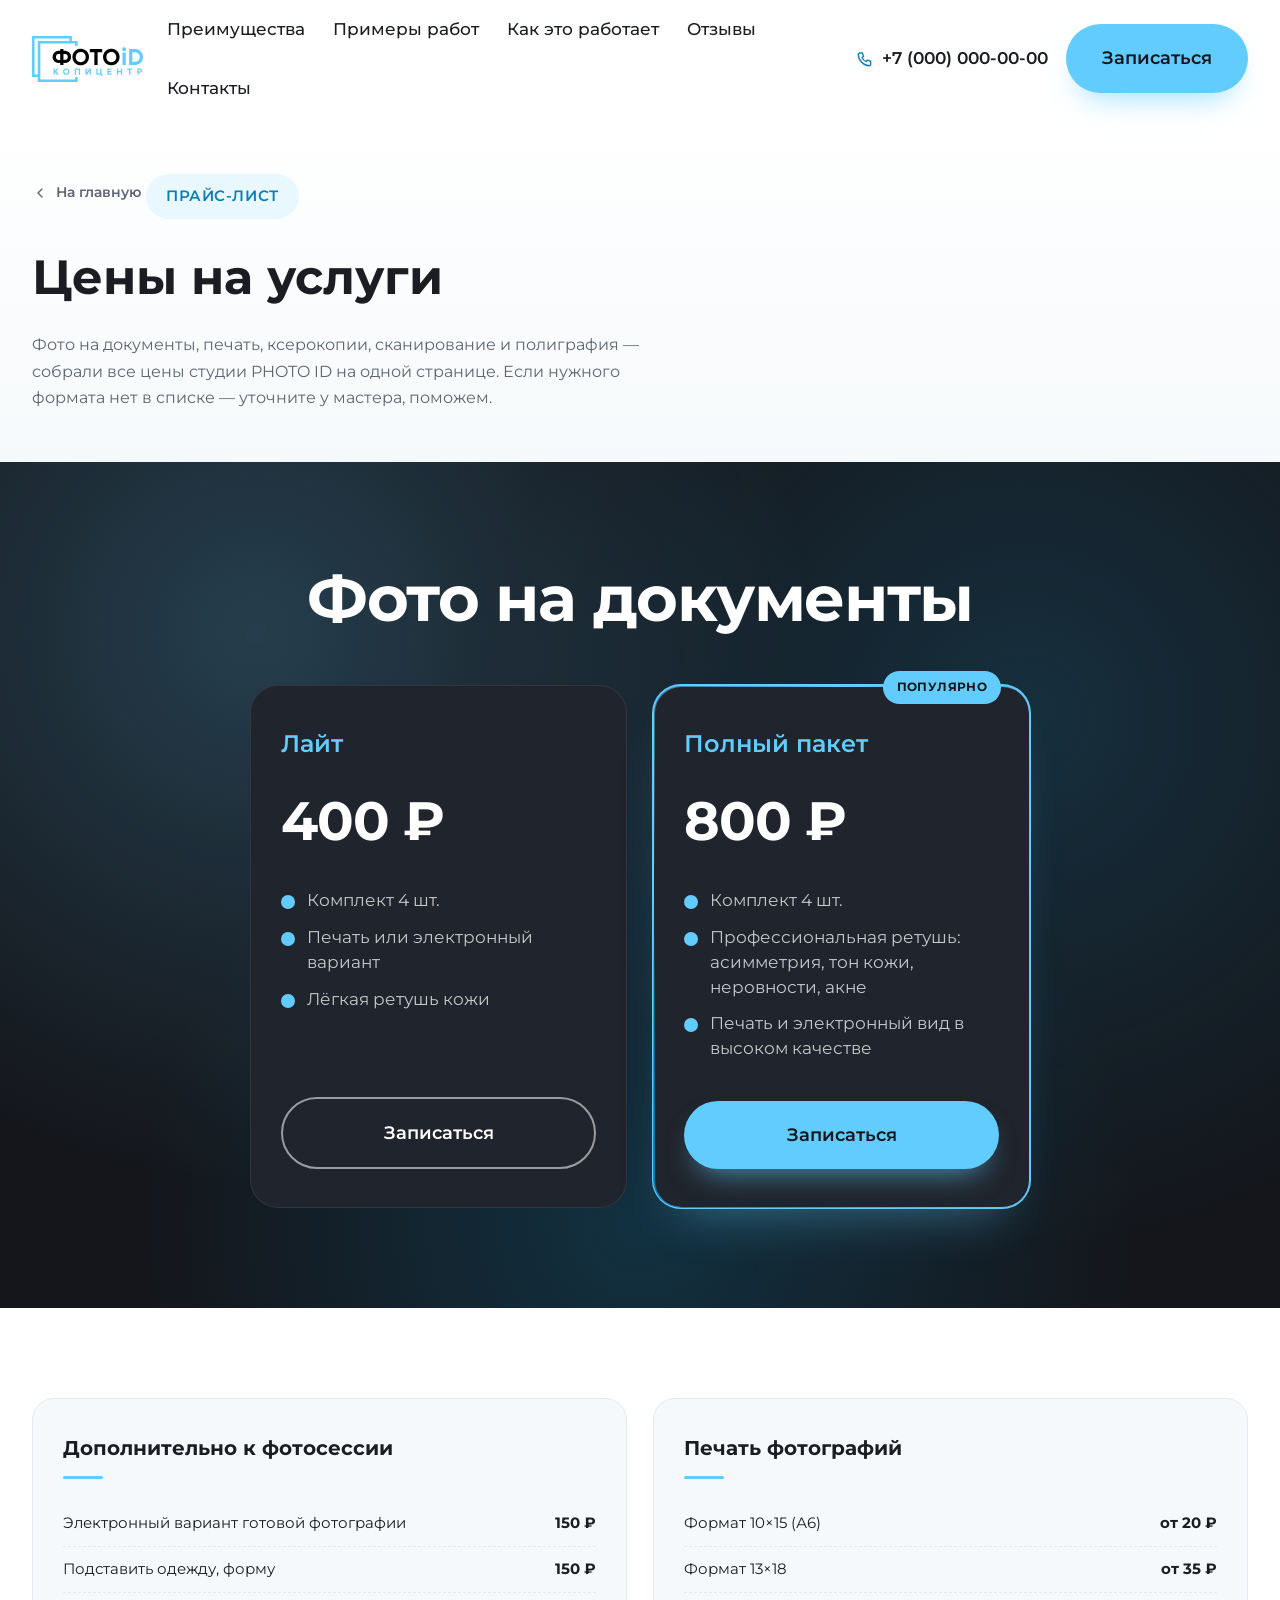
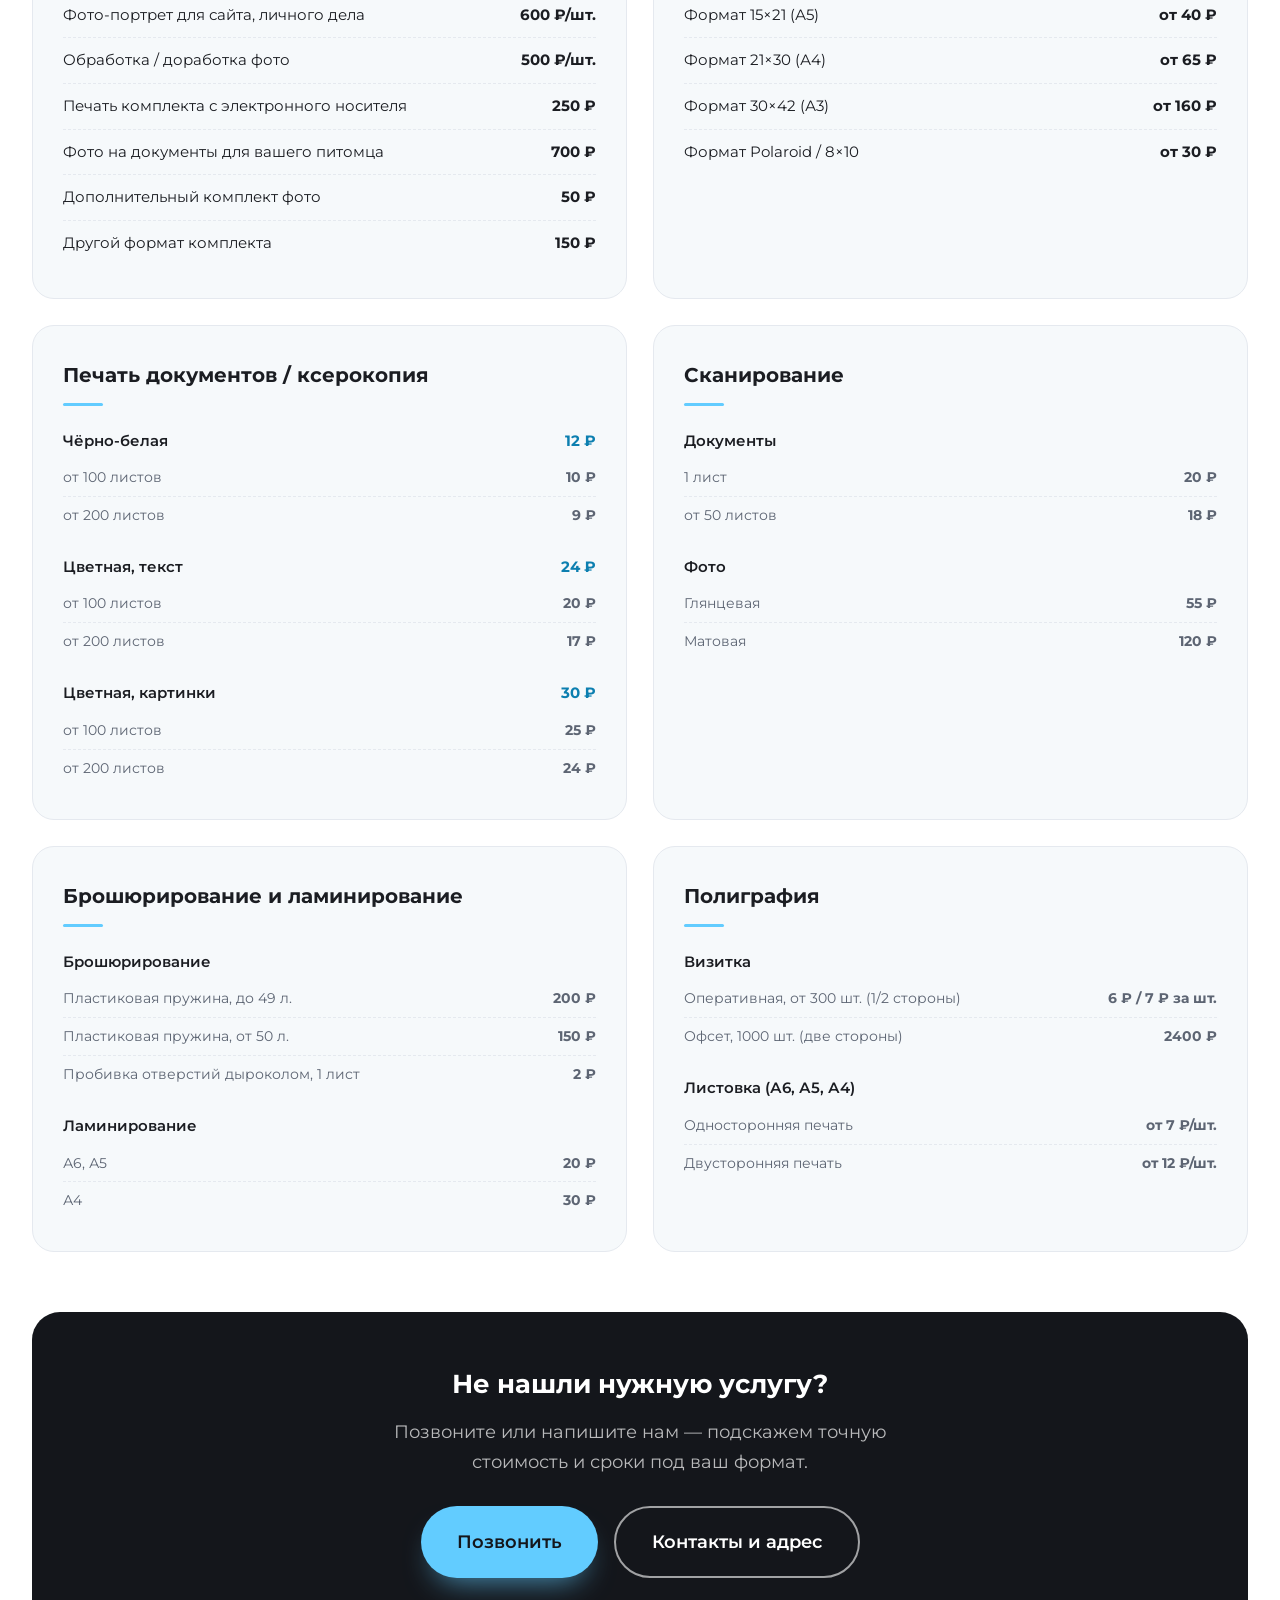
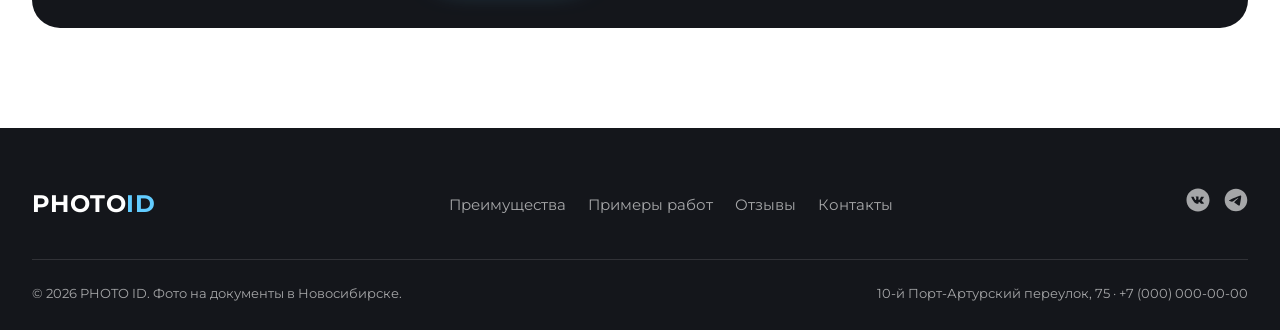
==== price.html @ 1e1aa4e6 "refactoring project" ====
<!DOCTYPE html>
<html lang="ru">
  <head>
    <meta charset="UTF-8" />
    <meta name="viewport" content="width=device-width, initial-scale=1.0" />
    <meta name="description" content="Полный прайс-лист фотостудии PHOTO ID в Новосибирске: фото на документы, печать фото и документов, ксерокопии, сканирование, ламинирование, полиграфия." />
    <title>Прайс-лист — PHOTO ID</title>
    <link rel="icon" href="images/logo.svg" type="image/svg+xml" />
    <link rel="preconnect" href="https://fonts.googleapis.com" />
    <link rel="preconnect" href="https://fonts.gstatic.com" crossorigin />
    <link
      href="https://fonts.googleapis.com/css2?family=Montserrat:wght@400;500;600;700;800&display=swap"
      rel="stylesheet"
    />
    <link rel="stylesheet" href="css/style.css" />
    <link rel="stylesheet" href="css/effects.css" />
  </head>
  <body>
    <header class="site-header" id="site-header">
      <div class="site-header__container">
        <a href="index.html" class="logo">
          <img src="images/logo.svg" alt="PHOTO ID — фото на документы" width="140" height="58" />
        </a>

        <nav class="main-nav" id="main-nav">
          <ul class="main-nav__list">
            <li><a href="index.html#advantages">Преимущества</a></li>
            <li><a href="index.html#examples">Примеры работ</a></li>
            <li><a href="index.html#process">Как это работает</a></li>
            <li><a href="index.html#reviews">Отзывы</a></li>
            <li><a href="index.html#contacts">Контакты</a></li>
          </ul>

          <div class="main-nav__cta">
            <a href="tel:+70000000000" class="header-phone">
              <svg class="icon" viewBox="0 0 24 24" fill="none" stroke="currentColor" stroke-width="1.8">
                <path
                  d="M5 4h3.5l1.5 4.5-2 1.5a11 11 0 0 0 5.5 5.5l1.5-2 4.5 1.5V19a2 2 0 0 1-2 2C10.5 21 3 13.5 3 6a2 2 0 0 1 2-2Z"
                  stroke-linecap="round"
                  stroke-linejoin="round"
                />
              </svg>
              <span>+7 (000) 000-00-00</span>
            </a>
            <a href="index.html#contacts" class="btn btn--primary btn--sm">Записаться</a>
          </div>
        </nav>

        <button class="burger" id="burger" aria-label="Открыть меню" aria-expanded="false" aria-controls="main-nav">
          <span></span><span></span><span></span>
        </button>
      </div>
    </header>

    <div class="nav-overlay" id="nav-overlay"></div>

    <main id="main">
      <section class="price-hero">
        <div class="price-hero__container">
          <a href="index.html" class="back-link">
            <svg viewBox="0 0 24 24" fill="none" stroke="currentColor" stroke-width="2">
              <path d="m15 6-6 6 6 6" stroke-linecap="round" stroke-linejoin="round" />
            </svg>
            На главную
          </a>
          <p class="eyebrow">Прайс-лист</p>
          <h1 class="price-hero__title">Цены на услуги</h1>
          <p class="price-hero__text">
            Фото на документы, печать, ксерокопии, сканирование и полиграфия — собрали все цены студии PHOTO ID
            на одной странице. Если нужного формата нет в списке — уточните у мастера, поможем.
          </p>
        </div>
      </section>

      <section class="pricing" aria-label="Фото на документы — пакеты">
        <div class="pricing__container">
          <h2 class="common-title">Фото на документы</h2>

          <div class="pricing__grid pricing__grid--two">
            <article class="price-card">
              <h3 class="price-card__name">Лайт</h3>
              <p class="price-card__price">400 ₽</p>
              <ul class="price-card__list">
                <li>Комплект 4 шт.</li>
                <li>Печать или электронный вариант</li>
                <li>Лёгкая ретушь кожи</li>
              </ul>
              <a href="index.html#contacts" class="btn btn--outline btn--block">Записаться</a>
            </article>

            <article class="price-card price-card--popular">
              <span class="price-card__badge">Популярно</span>
              <h3 class="price-card__name">Полный пакет</h3>
              <p class="price-card__price">800 ₽</p>
              <ul class="price-card__list">
                <li>Комплект 4 шт.</li>
                <li>Профессиональная ретушь: асимметрия, тон кожи, неровности, акне</li>
                <li>Печать и электронный вид в высоком качестве</li>
              </ul>
              <a href="index.html#contacts" class="btn btn--primary btn--block">Записаться</a>
            </article>
          </div>
        </div>
      </section>

      <section class="price-section">
        <div class="price-section__container">
          <div class="price-grid">
            <article class="price-block">
              <h2 class="price-block__title">Дополнительно к фотосессии</h2>
              <ul class="price-table">
                <li class="price-row"><span>Электронный вариант готовой фотографии</span><b>150 ₽</b></li>
                <li class="price-row"><span>Подставить одежду, форму</span><b>150 ₽</b></li>
                <li class="price-row"><span>Фото-портрет для сайта, личного дела</span><b>600 ₽/шт.</b></li>
                <li class="price-row"><span>Обработка / доработка фото</span><b>500 ₽/шт.</b></li>
                <li class="price-row"><span>Печать комплекта с электронного носителя</span><b>250 ₽</b></li>
                <li class="price-row"><span>Фото на документы для вашего питомца</span><b>700 ₽</b></li>
                <li class="price-row"><span>Дополнительный комплект фото</span><b>50 ₽</b></li>
                <li class="price-row"><span>Другой формат комплекта</span><b>150 ₽</b></li>
              </ul>
            </article>

            <article class="price-block">
              <h2 class="price-block__title">Печать фотографий</h2>
              <ul class="price-table">
                <li class="price-row"><span>Формат 10×15 (А6)</span><b>от 20 ₽</b></li>
                <li class="price-row"><span>Формат 13×18</span><b>от 35 ₽</b></li>
                <li class="price-row"><span>Формат 15×21 (А5)</span><b>от 40 ₽</b></li>
                <li class="price-row"><span>Формат 21×30 (А4)</span><b>от 65 ₽</b></li>
                <li class="price-row"><span>Формат 30×42 (А3)</span><b>от 160 ₽</b></li>
                <li class="price-row"><span>Формат Polaroid / 8×10</span><b>от 30 ₽</b></li>
              </ul>
            </article>

            <article class="price-block">
              <h2 class="price-block__title">Печать документов / ксерокопия</h2>

              <h3 class="price-group-title">Чёрно-белая <b>12 ₽</b></h3>
              <ul class="price-table price-table--sub">
                <li class="price-row"><span>от 100 листов</span><b>10 ₽</b></li>
                <li class="price-row"><span>от 200 листов</span><b>9 ₽</b></li>
              </ul>

              <h3 class="price-group-title">Цветная, текст <b>24 ₽</b></h3>
              <ul class="price-table price-table--sub">
                <li class="price-row"><span>от 100 листов</span><b>20 ₽</b></li>
                <li class="price-row"><span>от 200 листов</span><b>17 ₽</b></li>
              </ul>

              <h3 class="price-group-title">Цветная, картинки <b>30 ₽</b></h3>
              <ul class="price-table price-table--sub">
                <li class="price-row"><span>от 100 листов</span><b>25 ₽</b></li>
                <li class="price-row"><span>от 200 листов</span><b>24 ₽</b></li>
              </ul>
            </article>

            <article class="price-block">
              <h2 class="price-block__title">Сканирование</h2>
              <h3 class="price-group-title">Документы</h3>
              <ul class="price-table price-table--sub">
                <li class="price-row"><span>1 лист</span><b>20 ₽</b></li>
                <li class="price-row"><span>от 50 листов</span><b>18 ₽</b></li>
              </ul>
              <h3 class="price-group-title">Фото</h3>
              <ul class="price-table price-table--sub">
                <li class="price-row"><span>Глянцевая</span><b>55 ₽</b></li>
                <li class="price-row"><span>Матовая</span><b>120 ₽</b></li>
              </ul>
            </article>

            <article class="price-block">
              <h2 class="price-block__title">Брошюрирование и ламинирование</h2>
              <h3 class="price-group-title">Брошюрирование</h3>
              <ul class="price-table price-table--sub">
                <li class="price-row"><span>Пластиковая пружина, до 49 л.</span><b>200 ₽</b></li>
                <li class="price-row"><span>Пластиковая пружина, от 50 л.</span><b>150 ₽</b></li>
                <li class="price-row"><span>Пробивка отверстий дыроколом, 1 лист</span><b>2 ₽</b></li>
              </ul>
              <h3 class="price-group-title">Ламинирование</h3>
              <ul class="price-table price-table--sub">
                <li class="price-row"><span>А6, А5</span><b>20 ₽</b></li>
                <li class="price-row"><span>А4</span><b>30 ₽</b></li>
              </ul>
            </article>

            <article class="price-block">
              <h2 class="price-block__title">Полиграфия</h2>
              <h3 class="price-group-title">Визитка</h3>
              <ul class="price-table price-table--sub">
                <li class="price-row"><span>Оперативная, от 300 шт. (1/2 стороны)</span><b>6 ₽ / 7 ₽ за шт.</b></li>
                <li class="price-row"><span>Офсет, 1000 шт. (две стороны)</span><b>2400 ₽</b></li>
              </ul>
              <h3 class="price-group-title">Листовка (А6, А5, А4)</h3>
              <ul class="price-table price-table--sub">
                <li class="price-row"><span>Односторонняя печать</span><b>от 7 ₽/шт.</b></li>
                <li class="price-row"><span>Двусторонняя печать</span><b>от 12 ₽/шт.</b></li>
              </ul>
            </article>
          </div>

          <div class="price-cta">
            <h2>Не нашли нужную услугу?</h2>
            <p>Позвоните или напишите нам — подскажем точную стоимость и сроки под ваш формат.</p>
            <div class="price-cta__actions">
              <a href="tel:+70000000000" class="btn btn--primary">Позвонить</a>
              <a href="index.html#contacts" class="btn btn--outline">Контакты и адрес</a>
            </div>
          </div>
        </div>
      </section>
    </main>

    <footer class="site-footer">
      <div class="site-footer__container">
        <div class="site-footer__top">
          <a href="index.html" class="footer-logo">PHOTO<span>ID</span></a>
          <ul class="footer-nav">
            <li><a href="index.html#advantages">Преимущества</a></li>
            <li><a href="index.html#examples">Примеры работ</a></li>
            <li><a href="index.html#reviews">Отзывы</a></li>
            <li><a href="index.html#contacts">Контакты</a></li>
          </ul>
          <div class="footer-socials">
            <a href="#" target="_blank" rel="noopener" aria-label="Мы во ВКонтакте">
              <svg viewBox="0 0 20 20">
                <path
                  d="M10 .4C4.698.4.4 4.698.4 10s4.298 9.6 9.6 9.6 9.6-4.298 9.6-9.6S15.302.4 10 .4zm3.692 10.831s.849.838 1.058 1.227c.006.008.009.016.011.02.085.143.105.254.063.337-.07.138-.31.206-.392.212h-1.5c-.104 0-.322-.027-.586-.209-.203-.142-.403-.375-.598-.602-.291-.338-.543-.63-.797-.63a.305.305 0 0 0-.095.015c-.192.062-.438.336-.438 1.066 0 .228-.18.359-.307.359h-.687c-.234 0-1.453-.082-2.533-1.221-1.322-1.395-2.512-4.193-2.522-4.219-.075-.181.08-.278.249-.278h1.515c.202 0 .268.123.314.232.054.127.252.632.577 1.2.527.926.85 1.302 1.109 1.302a.3.3 0 0 0 .139-.036c.338-.188.275-1.393.26-1.643 0-.047-.001-.539-.174-.775-.124-.171-.335-.236-.463-.26a.55.55 0 0 1 .199-.169c.232-.116.65-.133 1.065-.133h.231c.45.006.566.035.729.076.33.079.337.292.308 1.021-.009.207-.018.441-.018.717 0 .06-.003.124-.003.192-.01.371-.022.792.24.965a.216.216 0 0 0 .114.033c.091 0 .365 0 1.107-1.273a9.718 9.718 0 0 0 .595-1.274c.015-.026.059-.106.111-.137a.266.266 0 0 1 .124-.029h1.781c.194 0 .327.029.352.104.044.119-.008.482-.821 1.583l-.363.479c-.737.966-.737 1.015.046 1.748z"
                />
              </svg>
            </a>
            <a href="#" target="_blank" rel="noopener" aria-label="Мы в Telegram">
              <svg viewBox="0 0 32 32">
                <path
                  d="M22.122 10.040c0.006-0 0.014-0 0.022-0 0.209 0 0.403 0.065 0.562 0.177l-0.003-0.002c0.116 0.101 0.194 0.243 0.213 0.403l0 0.003c0.020 0.122 0.031 0.262 0.031 0.405 0 0.065-0.002 0.129-0.007 0.193l0-0.009c-0.225 2.369-1.201 8.114-1.697 10.766-0.21 1.123-0.623 1.499-1.023 1.535-0.869 0.081-1.529-0.574-2.371-1.126-1.318-0.865-2.063-1.403-3.342-2.246-1.479-0.973-0.52-1.51 0.322-2.384 0.221-0.23 4.052-3.715 4.127-4.031 0.004-0.019 0.006-0.040 0.006-0.062 0-0.078-0.029-0.149-0.076-0.203l0 0c-0.052-0.034-0.117-0.053-0.185-0.053-0.045 0-0.088 0.009-0.128 0.024l0.002-0.001q-0.198 0.045-6.316 4.174c-0.445 0.351-1.007 0.573-1.619 0.599l-0.006 0c-0.867-0.105-1.654-0.298-2.401-0.573l0.074 0.024c-0.938-0.306-1.683-0.467-1.619-0.985q0.051-0.404 1.114-0.827 6.548-2.853 8.733-3.761c1.607-0.853 3.47-1.555 5.429-2.010l0.157-0.031zM15.93 1.025c-8.302 0.020-15.025 6.755-15.025 15.060 0 8.317 6.742 15.060 15.060 15.060s15.060-6.742 15.060-15.060c0-8.305-6.723-15.040-15.023-15.060h-0.002q-0.035-0-0.070 0z"
                ></path>
              </svg>
            </a>
          </div>
        </div>

        <div class="site-footer__bottom">
          <p>© <span id="year"></span> PHOTO ID. Фото на документы в Новосибирске.</p>
          <p>10-й Порт-Артурский переулок, 75 · +7 (000) 000-00-00</p>
        </div>
      </div>
    </footer>

    <a href="tel:+70000000000" class="mobile-cta">
      <svg class="icon" viewBox="0 0 24 24" fill="none" stroke="currentColor" stroke-width="1.8">
        <path
          d="M5 4h3.5l1.5 4.5-2 1.5a11 11 0 0 0 5.5 5.5l1.5-2 4.5 1.5V19a2 2 0 0 1-2 2C10.5 21 3 13.5 3 6a2 2 0 0 1 2-2Z"
          stroke-linecap="round"
          stroke-linejoin="round"
        />
      </svg>
      Записаться
    </a>

    <script src="js/main.js" defer></script>
    <script src="js/effects.js" defer></script>
  </body>
</html>
---- css/style.css ----
@charset "UTF-8";

/* ===== Reset ===== */
*,
::before,
::after {
  padding: 0;
  margin: 0;
  border: 0;
  box-sizing: border-box;
}

a {
  text-decoration: none;
  color: inherit;
}

ul,
ol,
li {
  list-style: none;
}

img {
  vertical-align: top;
  max-width: 100%;
}

button {
  font: inherit;
  background: none;
  cursor: pointer;
}

h1,
h2,
h3,
h4,
h5,
h6 {
  font-weight: inherit;
  font-size: inherit;
}

html,
body {
  height: 100%;
}

html {
  scroll-behavior: smooth;
}

body {
  font-family: "Carvist", "Helvetica Neue", Arial, sans-serif;
  font-weight: 400;
  font-style: normal;
  line-height: 1.4;
  color: var(--color-text);
  background: var(--color-white);
  overflow-x: hidden;
}

section[id] {
  scroll-margin-top: 96px;
}

.visually-hidden {
  position: absolute;
  width: 1px;
  height: 1px;
  overflow: hidden;
  clip: rect(0 0 0 0);
  white-space: nowrap;
}
.visually-hidden:focus {
  position: fixed;
  top: 12px;
  left: 12px;
  width: auto;
  height: auto;
  z-index: 2000;
  background: #fff;
  color: #000;
  padding: 12px 18px;
  border-radius: 8px;
  clip: auto;
}

/* ===== Design tokens ===== */
:root {
  --color-accent: #62ccff;
  --color-accent-dark: #1ea2da;
  --color-accent-darker: #0c7fb0;
  --color-accent-light: #e9f8ff;
  --color-black: #14161b;
  --color-dark: #1c1f26;
  --color-dark-card: #20242c;
  --color-white: #ffffff;
  --color-gray-50: #f6f9fb;
  --color-gray-100: #eef1f5;
  --color-border: #e5e9ef;
  --color-text: #1b1d22;
  --color-text-muted: #5d6573;

  --container-width: 1320px;
  --radius-xl: 28px;
  --radius-lg: 22px;
  --radius-md: 16px;
  --radius-sm: 10px;
  --shadow-sm: 0 6px 18px -10px rgba(20, 22, 27, 0.18);
  --shadow-card: 0 24px 48px -28px rgba(15, 23, 42, 0.4);
  --header-height: 84px;
}

[class*="__container"] {
  max-width: var(--container-width);
  margin: 0 auto;
  padding: 0 32px;
}

/* ===== Typography helpers ===== */
.eyebrow {
  display: inline-flex;
  align-items: center;
  gap: 6px;
  background: var(--color-accent-light);
  color: var(--color-accent-darker);
  font-weight: 600;
  font-size: 13px;
  letter-spacing: 0.04em;
  text-transform: uppercase;
  padding: 8px 16px;
  border-radius: 999px;
  margin-bottom: 18px;
}
.eyebrow--center {
  display: table;
  margin-left: auto;
  margin-right: auto;
}

.common-title {
  color: var(--color-text);
  font-size: clamp(30px, 4vw, 52px);
  font-weight: 700;
  text-align: center;
  line-height: 1.15;
  margin-bottom: 16px;
}

.icon {
  width: 22px;
  height: 22px;
  flex-shrink: 0;
}

/* ===== Buttons ===== */
.btn {
  display: inline-flex;
  align-items: center;
  justify-content: center;
  gap: 8px;
  padding: 16px 30px;
  border-radius: 999px;
  font-weight: 600;
  font-size: 16px;
  white-space: nowrap;
  transition: 0.25s ease;
  transition-property: transform, box-shadow, background-color, color, border-color;
}
.btn:active {
  transform: scale(0.97);
}
.btn--primary {
  background: var(--color-accent);
  color: var(--color-black);
  box-shadow: 0 16px 30px -14px rgba(98, 204, 255, 0.7);
}
.btn--primary:hover {
  background: var(--color-accent-dark);
  color: #fff;
  transform: translateY(-2px);
  box-shadow: 0 20px 34px -14px rgba(98, 204, 255, 0.8);
}
.btn--outline {
  background: transparent;
  color: var(--color-text);
  border: 2px solid var(--color-text);
}
.btn--outline:hover {
  background: var(--color-text);
  color: #fff;
  transform: translateY(-2px);
}
.btn--dark {
  background: var(--color-black);
  color: #fff;
}
.btn--dark:hover {
  background: var(--color-accent-dark);
  transform: translateY(-2px);
}
.btn--sm {
  padding: 11px 22px;
  font-size: 14px;
}
.btn--block {
  width: 100%;
}

/* ===== Header ===== */
.site-header {
  position: sticky;
  top: 0;
  z-index: 1000;
  background: rgba(255, 255, 255, 0.88);
  backdrop-filter: blur(14px);
  border-bottom: 1px solid transparent;
  transition: 0.25s ease;
  transition-property: box-shadow, border-color, background-color;
}
.site-header.is-scrolled {
  border-bottom-color: var(--color-border);
  box-shadow: 0 10px 30px -22px rgba(15, 23, 42, 0.4);
}
.site-header__container {
  max-width: var(--container-width);
  margin: 0 auto;
  padding: 14px 32px;
  display: flex;
  align-items: center;
  gap: 24px;
}

.logo {
  display: flex;
  align-items: center;
  flex-shrink: 0;
}
.logo img {
  height: 46px;
  width: auto;
  display: block;
}

.main-nav {
  display: flex;
  align-items: center;
  justify-content: space-between;
  flex: 1 1 auto;
  gap: 24px;
}
.main-nav__list {
  display: flex;
  align-items: center;
  gap: 28px;
  flex-wrap: wrap;
}
.main-nav__list a {
  font-size: 15px;
  font-weight: 500;
  color: var(--color-text);
  position: relative;
  transition: color 0.2s ease;
}
.main-nav__list a::after {
  content: "";
  position: absolute;
  left: 0;
  bottom: -6px;
  width: 0;
  height: 2px;
  background: var(--color-accent);
  transition: width 0.25s ease;
}
.main-nav__list a:hover {
  color: var(--color-accent-darker);
}
.main-nav__list a:hover::after {
  width: 100%;
}

.main-nav__cta {
  display: flex;
  align-items: center;
  gap: 18px;
  flex-shrink: 0;
}
.header-phone {
  display: flex;
  align-items: center;
  gap: 8px;
  font-weight: 600;
  font-size: 15px;
  white-space: nowrap;
}
.header-phone .icon {
  width: 18px;
  height: 18px;
  color: var(--color-accent-darker);
}

.header__icons {
  display: flex;
  gap: 10px;
  flex-shrink: 0;
}
.header__icon {
  cursor: pointer;
  display: flex;
  fill: var(--color-text);
  transition: 0.2s ease;
}
.header__icon svg {
  width: 22px;
  height: 22px;
}
.header__icon:hover {
  fill: var(--color-accent-darker);
  transform: translateY(-2px);
}

.burger {
  display: none;
  flex-direction: column;
  justify-content: center;
  align-items: flex-end;
  gap: 6px;
  width: 30px;
  height: 24px;
  flex-shrink: 0;
  z-index: 1100;
}
.burger span {
  display: block;
  height: 2px;
  width: 100%;
  background: var(--color-text);
  border-radius: 2px;
  transition: 0.3s ease;
}
.burger[aria-expanded="true"] span:nth-child(1) {
  transform: translateY(8px) rotate(45deg);
}
.burger[aria-expanded="true"] span:nth-child(2) {
  opacity: 0;
}
.burger[aria-expanded="true"] span:nth-child(3) {
  transform: translateY(-8px) rotate(-45deg) translateX(0);
  width: 100%;
}

.nav-overlay {
  position: fixed;
  inset: 0;
  background: rgba(12, 14, 18, 0.55);
  opacity: 0;
  pointer-events: none;
  transition: opacity 0.3s ease;
  z-index: 999;
}
.nav-overlay.is-active {
  opacity: 1;
  pointer-events: auto;
}

/* ===== Hero ===== */
.hero {
  position: relative;
  background: linear-gradient(180deg, #ffffff 0%, var(--color-gray-50) 100%);
  overflow: hidden;
}
.hero__container {
  max-width: var(--container-width);
  margin: 0 auto;
  padding: 64px 32px 90px;
  display: grid;
  grid-template-columns: 1.05fr 0.95fr;
  align-items: center;
  gap: 40px;
}
.hero__title {
  font-size: clamp(34px, 4.6vw, 56px);
  font-weight: 700;
  color: var(--color-text);
  line-height: 1.12;
  margin-bottom: 18px;
}
.hero__title span {
  color: var(--color-accent-darker);
}
.hero__subtitle {
  font-size: clamp(19px, 2vw, 24px);
  font-weight: 600;
  color: var(--color-text);
  margin-bottom: 16px;
}
.hero__description {
  font-size: 16px;
  color: var(--color-text-muted);
  line-height: 1.65;
  max-width: 480px;
  margin-bottom: 32px;
}
.hero__cta {
  display: flex;
  flex-wrap: wrap;
  gap: 16px;
  margin-bottom: 38px;
}
.hero__badges {
  display: flex;
  flex-direction: column;
  gap: 14px;
}
.hero__badges li {
  display: flex;
  align-items: center;
  gap: 12px;
  font-size: 15px;
  font-weight: 500;
  color: var(--color-text);
}
.hero__badges .icon {
  width: 38px;
  height: 38px;
  padding: 9px;
  border-radius: 50%;
  background: var(--color-accent-light);
  color: var(--color-accent-darker);
}

.hero__media {
  position: relative;
  display: flex;
  justify-content: center;
  align-items: flex-end;
  height: 100%;
}
.hero__media-blob {
  position: absolute;
  width: 86%;
  height: 92%;
  background: linear-gradient(160deg, var(--color-accent) 0%, #bdeaff 100%);
  border-radius: 38% 62% 60% 40% / 45% 40% 60% 55%;
  top: 0;
  right: 0;
  z-index: 0;
}
.hero__image {
  position: relative;
  z-index: 1;
  width: 100%;
  max-width: 420px;
  height: 480px;
  background: #fff;
  border-radius: var(--radius-xl);
  box-shadow: var(--shadow-card);
  object-fit: cover;
  object-position: top center;
}

/* ===== Advantages ===== */
.advantages {
  background: var(--color-gray-50);
  padding: 100px 0;
}
.advantages__container {
  max-width: var(--container-width);
  margin: 0 auto;
  padding: 0 32px;
  text-align: center;
}
.advantages__grid {
  margin-top: 50px;
  display: grid;
  grid-template-columns: repeat(3, 1fr);
  gap: 26px;
  text-align: left;
}
.advantage-card {
  background: #fff;
  border-radius: var(--radius-lg);
  padding: 34px 28px;
  box-shadow: var(--shadow-sm);
  transition: 0.25s ease;
  transition-property: transform, box-shadow;
}
.advantage-card:hover {
  transform: translateY(-6px);
  box-shadow: var(--shadow-card);
}
.advantage-card__icon {
  width: 56px;
  height: 56px;
  display: flex;
  align-items: center;
  justify-content: center;
  border-radius: 16px;
  background: var(--color-accent-light);
  color: var(--color-accent-darker);
  margin-bottom: 22px;
}
.advantage-card__icon svg {
  width: 26px;
  height: 26px;
}
.advantage-card h3 {
  font-size: 19px;
  font-weight: 600;
  margin-bottom: 10px;
  color: var(--color-text);
}
.advantage-card p {
  font-size: 14.5px;
  line-height: 1.6;
  color: var(--color-text-muted);
}

/* ===== Examples / compare slider / gallery ===== */
.examples {
  padding: 100px 0 110px;
}
.examples__container {
  text-align: center;
}
.examples__subtitle {
  font-size: 17px;
  color: var(--color-text-muted);
  margin-bottom: 36px;
}
.examples .flex-wrapper {
  display: flex;
  justify-content: center;
}
.examples .compare-container {
  position: relative;
  width: 100%;
  max-width: 880px;
  aspect-ratio: 16 / 9;
  overflow: hidden;
  border-radius: var(--radius-xl);
  box-shadow: var(--shadow-card);
}
.examples .compare-img {
  position: absolute;
  top: 0;
  left: 0;
  width: 100%;
  height: 100%;
  object-fit: cover;
  user-select: none;
  pointer-events: none;
}
.examples .compare-img.before {
  clip-path: inset(0 50% 0 0);
}
.examples .slider-line {
  position: absolute;
  top: 0;
  left: 50%;
  width: 3px;
  height: 100%;
  background: #fff;
  cursor: ew-resize;
  transform: translateX(-50%);
  z-index: 2;
  display: flex;
  align-items: center;
  justify-content: center;
  touch-action: none;
}
.slider-handle {
  width: 46px;
  height: 46px;
  flex-shrink: 0;
  border-radius: 50%;
  background: var(--color-accent);
  color: var(--color-black);
  display: flex;
  align-items: center;
  justify-content: center;
  box-shadow: 0 8px 20px -8px rgba(0, 0, 0, 0.5);
}
.slider-handle svg {
  width: 22px;
  height: 22px;
}
.compare-tag {
  position: absolute;
  top: 16px;
  z-index: 3;
  background: rgba(20, 22, 27, 0.65);
  color: #fff;
  font-size: 13px;
  font-weight: 600;
  letter-spacing: 0.03em;
  text-transform: uppercase;
  padding: 6px 14px;
  border-radius: 999px;
  pointer-events: none;
}
.compare-tag--before {
  left: 16px;
}
.compare-tag--after {
  right: 16px;
}

.examples__gallery-head {
  margin-top: 110px;
  margin-bottom: 10px;
}

.carousel {
  display: flex;
  gap: 14px;
  align-items: center;
  position: relative;
  max-width: 1100px;
  margin: 40px auto 0;
}
.carousel-track-wrapper {
  overflow: hidden;
  width: 100%;
}
.carousel-track {
  display: flex;
  gap: 22px;
  transition: transform 0.35s ease-in-out;
}
.carousel-item {
  width: calc((100% - 3 * 22px) / 4);
  aspect-ratio: 3 / 4.6;
  flex-shrink: 0;
  border-radius: var(--radius-md);
  overflow: hidden;
  box-shadow: var(--shadow-sm);
}
.carousel-item img {
  width: 100%;
  height: 100%;
  object-fit: cover;
  display: block;
}

.arrow {
  background: #fff;
  border: 1px solid var(--color-border);
  width: 48px;
  height: 48px;
  border-radius: 50%;
  flex-shrink: 0;
  display: flex;
  align-items: center;
  justify-content: center;
  color: var(--color-text);
  box-shadow: var(--shadow-sm);
  transition: 0.2s ease;
}
.arrow svg {
  width: 20px;
  height: 20px;
}
.arrow:hover {
  background: var(--color-accent);
  border-color: var(--color-accent);
  color: var(--color-black);
}

/* ===== Process ===== */
.process {
  background: var(--color-gray-50);
  padding: 100px 0;
}
.process__container {
  max-width: var(--container-width);
  margin: 0 auto;
  padding: 0 32px;
  text-align: center;
}
.process__list {
  margin-top: 50px;
  display: grid;
  grid-template-columns: repeat(4, 1fr);
  gap: 26px;
  text-align: left;
}
.process-step {
  background: #fff;
  border-radius: var(--radius-lg);
  padding: 30px 26px;
  box-shadow: var(--shadow-sm);
}
.process-step__num {
  display: flex;
  align-items: center;
  justify-content: center;
  width: 52px;
  height: 52px;
  border-radius: 14px;
  background: var(--color-black);
  color: var(--color-accent);
  font-weight: 700;
  font-size: 18px;
  margin-bottom: 20px;
}
.process-step h3 {
  font-size: 18px;
  font-weight: 600;
  margin-bottom: 8px;
}
.process-step p {
  font-size: 14.5px;
  color: var(--color-text-muted);
  line-height: 1.6;
}

/* ===== Pricing ===== */
.pricing {
  background: var(--color-black);
  color: #fff;
  padding: 100px 0;
}
.pricing__container {
  max-width: var(--container-width);
  margin: 0 auto;
  padding: 0 32px;
  text-align: center;
}
.pricing .common-title {
  color: #fff;
}
.pricing__grid {
  margin-top: 50px;
  display: grid;
  grid-template-columns: repeat(3, 1fr);
  gap: 26px;
  text-align: left;
}
.pricing__grid--two {
  grid-template-columns: repeat(2, 1fr);
  max-width: 780px;
  margin-left: auto;
  margin-right: auto;
}
.price-card {
  position: relative;
  display: flex;
  flex-direction: column;
  background: var(--color-dark-card);
  border: 1px solid rgba(255, 255, 255, 0.08);
  border-radius: var(--radius-xl);
  padding: 38px 30px;
}
.price-card--popular {
  border-color: var(--color-accent);
  box-shadow: 0 0 0 1px var(--color-accent), 0 30px 50px -28px rgba(98, 204, 255, 0.45);
}
.price-card__badge {
  position: absolute;
  top: -15px;
  right: 28px;
  background: var(--color-accent);
  color: var(--color-black);
  font-size: 12px;
  font-weight: 700;
  text-transform: uppercase;
  letter-spacing: 0.03em;
  padding: 6px 14px;
  border-radius: 999px;
}
.price-card__name {
  font-size: 19px;
  font-weight: 600;
  color: var(--color-accent);
  margin-bottom: 10px;
}
.price-card__price {
  font-size: 38px;
  font-weight: 700;
  margin-bottom: 22px;
}
.price-card__list {
  flex: 1 1 auto;
  margin-bottom: 28px;
}
.price-card__list li {
  position: relative;
  padding-left: 26px;
  margin-bottom: 12px;
  font-size: 14.5px;
  line-height: 1.5;
  color: rgba(255, 255, 255, 0.75);
}
.price-card__list li::before {
  content: "";
  position: absolute;
  left: 0;
  top: 7px;
  width: 14px;
  height: 14px;
  border-radius: 50%;
  background: var(--color-accent);
}
.price-card .btn--outline {
  border-color: rgba(255, 255, 255, 0.55);
  color: #fff;
}
.price-card .btn--outline:hover {
  background: #fff;
  color: var(--color-black);
  border-color: #fff;
}

.pricing__extra {
  margin-top: 60px;
  background: var(--color-dark-card);
  border: 1px solid rgba(255, 255, 255, 0.08);
  border-radius: var(--radius-xl);
  padding: 40px;
  text-align: left;
  display: flex;
  flex-wrap: wrap;
  align-items: center;
  gap: 32px;
}
.pricing__extra h3 {
  flex: 0 0 100%;
  font-size: 20px;
  font-weight: 600;
  margin-bottom: 4px;
}
.pricing__extra-list {
  flex: 1 1 460px;
  display: grid;
  grid-template-columns: repeat(2, 1fr);
  gap: 6px 28px;
}
.pricing__extra-list li {
  display: flex;
  justify-content: space-between;
  gap: 10px;
  padding: 9px 0;
  border-bottom: 1px dashed rgba(255, 255, 255, 0.14);
  font-size: 14px;
  color: rgba(255, 255, 255, 0.78);
}
.pricing__extra-list b {
  color: var(--color-accent);
  font-weight: 600;
  white-space: nowrap;
}

/* ===== Feedback ===== */
.feedback {
  padding: 100px 0;
  text-align: center;
}
.feedback__subtitle {
  max-width: 640px;
  margin: 0 auto 36px;
  color: var(--color-text-muted);
  font-size: 17px;
}
.feedback .sw-app {
  min-height: 120px;
}

/* ===== FAQ ===== */
.faq {
  background: var(--color-gray-50);
  padding: 100px 0;
}
.faq__container {
  max-width: 860px;
  margin: 0 auto;
  padding: 0 32px;
  text-align: center;
}
.faq .accordion {
  margin-top: 50px;
  text-align: left;
}
.faq .accordion-item,
.services .accordion-item {
  background: #fff;
  border: 1px solid var(--color-border);
  border-radius: var(--radius-md);
  margin-bottom: 14px;
  overflow: hidden;
}
.accordion-header {
  width: 100%;
  display: flex;
  align-items: center;
  justify-content: space-between;
  gap: 16px;
  text-align: left;
  padding: 20px 24px;
  font-size: 16.5px;
  font-weight: 600;
  color: var(--color-text);
}
.accordion-header::after {
  content: "";
  flex-shrink: 0;
  width: 12px;
  height: 12px;
  border-right: 2px solid var(--color-accent-darker);
  border-bottom: 2px solid var(--color-accent-darker);
  transform: rotate(45deg);
  transition: transform 0.3s ease;
}
.accordion-item.active .accordion-header::after {
  transform: rotate(-135deg);
}
.accordion-content {
  max-height: 0;
  overflow: hidden;
  opacity: 0;
  padding: 0 24px;
  transition: max-height 0.4s ease, opacity 0.4s ease, padding 0.4s ease;
}
.accordion-content p {
  color: var(--color-text-muted);
  font-size: 15px;
  line-height: 1.65;
}
.accordion-item.active .accordion-content {
  max-height: 420px;
  opacity: 1;
  padding: 0 24px 22px;
}

/* ===== Contacts / map ===== */
.where {
  padding: 100px 0 110px;
}
.where__container {
  text-align: center;
}
.where__layout {
  margin-top: 50px;
  display: grid;
  grid-template-columns: 0.85fr 1.15fr;
  gap: 28px;
  align-items: stretch;
  text-align: left;
}
.contact-card {
  background: #fff;
  border: 1px solid var(--color-border);
  border-radius: var(--radius-xl);
  box-shadow: var(--shadow-sm);
  padding: 38px;
  display: flex;
  flex-direction: column;
  gap: 26px;
}
.contact-card__list {
  display: flex;
  flex-direction: column;
  gap: 18px;
}
.contact-card__list li {
  display: flex;
  align-items: flex-start;
  gap: 14px;
  font-size: 15px;
  color: var(--color-text);
}
.contact-card__list .icon {
  width: 22px;
  height: 22px;
  color: var(--color-accent-darker);
  margin-top: 1px;
}
.contact-card__socials {
  display: flex;
  gap: 12px;
  flex-wrap: wrap;
}
.contact-card__socials a {
  padding: 10px 18px;
  border-radius: 999px;
  border: 1.5px solid var(--color-text);
  font-size: 14px;
  font-weight: 600;
  transition: 0.2s ease;
}
.contact-card__socials a:hover {
  background: var(--color-accent);
  border-color: var(--color-accent);
}
.contact-card .btn {
  margin-top: auto;
}

.where__map.map {
  border-radius: var(--radius-xl);
  overflow: hidden;
  border: 3px solid var(--color-accent);
  min-height: 360px;
}
.where__map iframe {
  width: 100%;
  height: 100%;
  min-height: 360px;
  display: block;
}

/* ===== Footer ===== */
.site-footer {
  background: var(--color-black);
  color: rgba(255, 255, 255, 0.62);
  padding: 56px 0 26px;
}
.site-footer__container {
  max-width: var(--container-width);
  margin: 0 auto;
  padding: 0 32px;
}
.site-footer__top {
  display: flex;
  flex-wrap: wrap;
  align-items: center;
  justify-content: space-between;
  gap: 24px;
  padding-bottom: 34px;
  border-bottom: 1px solid rgba(255, 255, 255, 0.12);
}
.footer-logo {
  font-size: 24px;
  font-weight: 700;
  color: #fff;
  letter-spacing: 0.02em;
}
.footer-logo span {
  color: var(--color-accent);
}
.footer-nav {
  display: flex;
  flex-wrap: wrap;
  gap: 22px;
}
.footer-nav a {
  font-size: 14.5px;
  transition: color 0.2s ease;
}
.footer-nav a:hover {
  color: #fff;
}
.footer-socials {
  display: flex;
  gap: 14px;
}
.footer-socials a {
  fill: rgba(255, 255, 255, 0.62);
  transition: 0.2s ease;
}
.footer-socials svg {
  width: 24px;
  height: 24px;
}
.footer-socials a:hover {
  fill: var(--color-accent);
}
.site-footer__bottom {
  padding-top: 22px;
  display: flex;
  flex-wrap: wrap;
  justify-content: space-between;
  gap: 10px;
  font-size: 13px;
}

/* ===== Price page ===== */
.price-hero {
  padding: 56px 0 50px;
  background: linear-gradient(180deg, #ffffff 0%, var(--color-gray-50) 100%);
}
.price-hero__container {
  max-width: var(--container-width);
  margin: 0 auto;
  padding: 0 32px;
}
.back-link {
  display: inline-flex;
  align-items: center;
  gap: 8px;
  font-weight: 600;
  font-size: 14px;
  color: var(--color-text-muted);
  margin-bottom: 22px;
  transition: color 0.2s ease;
}
.back-link svg {
  width: 16px;
  height: 16px;
}
.back-link:hover {
  color: var(--color-text);
}
.price-hero__title {
  font-size: clamp(32px, 5vw, 48px);
  font-weight: 700;
  margin-bottom: 14px;
}
.price-hero__text {
  max-width: 620px;
  font-size: 16px;
  line-height: 1.65;
  color: var(--color-text-muted);
}

.price-section {
  padding: 90px 0 100px;
  background: #fff;
}
.price-section__container {
  max-width: var(--container-width);
  margin: 0 auto;
  padding: 0 32px;
}
.price-grid {
  display: grid;
  grid-template-columns: repeat(2, 1fr);
  gap: 26px;
}
.price-block {
  background: var(--color-gray-50);
  border: 1px solid var(--color-border);
  border-radius: var(--radius-lg);
  padding: 32px 30px;
}
.price-block__title {
  position: relative;
  font-size: 20px;
  font-weight: 700;
  margin-bottom: 22px;
  padding-bottom: 14px;
  color: var(--color-text);
}
.price-block__title::after {
  content: "";
  position: absolute;
  left: 0;
  bottom: 0;
  width: 40px;
  height: 3px;
  border-radius: 2px;
  background: var(--color-accent);
}

.price-group-title {
  display: flex;
  justify-content: space-between;
  align-items: baseline;
  gap: 12px;
  font-size: 15px;
  font-weight: 600;
  color: var(--color-text);
  margin: 20px 0 6px;
}
.price-group-title:first-of-type {
  margin-top: 0;
}
.price-group-title b {
  color: var(--color-accent-darker);
  font-weight: 700;
  white-space: nowrap;
}

.price-table {
  display: flex;
  flex-direction: column;
}
.price-row {
  display: flex;
  justify-content: space-between;
  gap: 14px;
  padding: 10px 0;
  border-bottom: 1px dashed var(--color-border);
  font-size: 14.5px;
  color: var(--color-text);
}
.price-row:last-child {
  border-bottom: none;
}
.price-row b {
  font-weight: 700;
  white-space: nowrap;
}
.price-table--sub .price-row {
  padding: 7px 0;
  font-size: 13.5px;
  color: var(--color-text-muted);
}

.price-cta {
  margin-top: 60px;
  background: var(--color-black);
  color: #fff;
  border-radius: var(--radius-xl);
  padding: 50px;
  text-align: center;
}
.price-cta h2 {
  font-size: 26px;
  font-weight: 700;
  margin-bottom: 10px;
}
.price-cta p {
  color: rgba(255, 255, 255, 0.7);
  max-width: 520px;
  margin: 0 auto 28px;
}
.price-cta__actions {
  display: flex;
  justify-content: center;
  gap: 16px;
  flex-wrap: wrap;
}
.price-cta .btn--outline {
  border-color: rgba(255, 255, 255, 0.6);
  color: #fff;
}
.price-cta .btn--outline:hover {
  background: #fff;
  color: var(--color-black);
}

/* ===== Scroll reveal ===== */
.reveal {
  opacity: 0;
  transform: translateY(26px);
  transition: opacity 0.6s ease, transform 0.6s ease;
}
.reveal--visible {
  opacity: 1;
  transform: none;
}
@media (prefers-reduced-motion: reduce) {
  .reveal {
    opacity: 1;
    transform: none;
    transition: none;
  }
}

/* ===== Mobile sticky CTA ===== */
.mobile-cta {
  display: none;
  position: fixed;
  left: 0;
  right: 0;
  bottom: 0;
  z-index: 900;
  background: var(--color-accent);
  color: var(--color-black);
  align-items: center;
  justify-content: center;
  gap: 10px;
  padding: 15px;
  font-weight: 700;
  font-size: 15px;
  box-shadow: 0 -10px 24px -16px rgba(0, 0, 0, 0.4);
}

/* =========================================================
   Responsive
   ========================================================= */
@media (max-width: 1200px) {
  [class*="__container"] {
    padding: 0 24px;
  }
  .site-header__container {
    padding: 14px 24px;
  }
  .advantages__grid,
  .process__list,
  .pricing__grid {
    grid-template-columns: repeat(2, 1fr);
  }
  .carousel-item {
    width: calc((100% - 2 * 22px) / 3);
  }
  .price-grid {
    grid-template-columns: 1fr;
  }
}

@media (max-width: 992px) {
  .main-nav {
    position: fixed;
    top: 0;
    right: 0;
    height: 100vh;
    width: min(86vw, 380px);
    background: #fff;
    flex-direction: column;
    align-items: flex-start;
    justify-content: flex-start;
    gap: 0;
    padding: 110px 32px 40px;
    transform: translateX(100%);
    transition: transform 0.35s ease;
    z-index: 1050;
    overflow-y: auto;
  }
  .main-nav.is-open {
    transform: translateX(0);
    box-shadow: -20px 0 50px -20px rgba(0, 0, 0, 0.3);
  }
  .main-nav__list {
    flex-direction: column;
    align-items: flex-start;
    gap: 22px;
    margin-bottom: 36px;
    width: 100%;
  }
  .main-nav__list a {
    font-size: 19px;
  }
  .main-nav__cta {
    flex-direction: column;
    align-items: flex-start;
    width: 100%;
    gap: 16px;
  }
  .main-nav__cta .btn {
    width: 100%;
  }
  .header__icons {
    display: none;
  }
  .burger {
    display: flex;
  }

  .hero__container {
    grid-template-columns: 1fr;
    text-align: center;
    padding-top: 48px;
  }
  .hero__description {
    margin-left: auto;
    margin-right: auto;
  }
  .hero__cta {
    justify-content: center;
  }
  .hero__badges {
    align-items: center;
  }
  .hero__media {
    margin-top: 48px;
  }
  .hero__image {
    max-width: 360px;
    height: 420px;
  }

  .where__layout {
    grid-template-columns: 1fr;
  }

  .pricing__grid--two {
    grid-template-columns: 1fr;
    max-width: 420px;
  }
}

@media (max-width: 768px) {
  body {
    padding-bottom: 64px;
  }
  .mobile-cta {
    display: flex;
  }

  .advantages,
  .process,
  .pricing,
  .examples,
  .feedback,
  .faq,
  .where {
    padding-top: 64px;
    padding-bottom: 64px;
  }

  .advantages__grid,
  .process__list,
  .pricing__grid {
    grid-template-columns: 1fr;
  }

  .examples__gallery-head {
    margin-top: 70px;
  }
  .carousel-item {
    width: calc((100% - 22px) / 2);
  }
  .arrow {
    width: 40px;
    height: 40px;
  }

  .pricing__extra {
    padding: 28px;
  }
  .pricing__extra-list {
    grid-template-columns: 1fr;
  }

  .site-footer__top {
    flex-direction: column;
    align-items: flex-start;
  }

  .price-section {
    padding: 56px 0 64px;
  }
  .price-cta {
    padding: 36px 26px;
    margin-top: 44px;
  }
}

@media (max-width: 576px) {
  [class*="__container"] {
    padding: 0 18px;
  }
  .site-header__container {
    padding: 12px 18px;
  }
  .logo img {
    height: 38px;
  }

  .hero__container {
    padding: 36px 18px 60px;
  }
  .hero__cta {
    flex-direction: column;
    width: 100%;
  }
  .hero__cta .btn {
    width: 100%;
  }
  .hero__image {
    max-width: 280px;
    height: 340px;
  }

  .common-title {
    font-size: clamp(26px, 7vw, 34px);
  }

  .examples .compare-container {
    aspect-ratio: 4 / 5;
    border-radius: var(--radius-md);
  }
  .carousel {
    gap: 8px;
  }
  .carousel-item {
    width: calc(100% - 0px);
  }
  .carousel-track {
    gap: 14px;
  }

  .price-card,
  .contact-card,
  .pricing__extra {
    padding: 26px 22px;
  }

  .accordion-header {
    padding: 16px 18px;
    font-size: 15px;
  }
  .accordion-content {
    padding: 0 18px;
  }
  .accordion-item.active .accordion-content {
    padding: 0 18px 18px;
  }
}

/* ===== Fonts ===== */
@font-face {
  font-family: "Carvist";
  src: url("../assets/fonts/TT-Carvist-Trial-Bold.woff") format("woff");
  font-weight: 700;
  font-style: normal;
  font-display: swap;
}
@font-face {
  font-family: "Carvist";
  src: url("../assets/fonts/TT-Carvist-Trial-DemiBold.woff") format("woff");
  font-weight: 600;
  font-style: normal;
  font-display: swap;
}
@font-face {
  font-family: "Carvist";
  src: url("../assets/fonts/TT-Carvist-Trial-Light.woff") format("woff");
  font-weight: 300;
  font-style: normal;
  font-display: swap;
}
@font-face {
  font-family: "Carvist";
  src: url("../assets/fonts/TT-Carvist-Trial-Medium.woff") format("woff");
  font-weight: 500;
  font-style: normal;
  font-display: swap;
}
@font-face {
  font-family: "Carvist";
  src: url("../assets/fonts/TT-Carvist-Trial-Regular.woff") format("woff");
  font-weight: 400;
  font-style: normal;
  font-display: swap;
}
---- css/effects.css ----
@charset "UTF-8";

/* =========================================================
   EFFECTS — типографика, анимации, фоновое видео, полира
   Подключается ПОСЛЕ style.css, поэтому переопределяет токены
   ========================================================= */

/* ---------- Доступность: уважаем настройку «уменьшить движение» ---------- */
@media (prefers-reduced-motion: reduce) {
  *,
  *::before,
  *::after {
    animation-duration: 0.001ms !important;
    animation-iteration-count: 1 !important;
    transition-duration: 0.001ms !important;
    scroll-behavior: auto !important;
  }
}

/* ---------- Тонкая полира ---------- */
::selection {
  background: var(--color-accent);
  color: var(--color-black);
}

html {
  scroll-behavior: smooth;
}

/* Кастомный скроллбар */
::-webkit-scrollbar {
  width: 12px;
}
::-webkit-scrollbar-track {
  background: var(--color-gray-50);
}
::-webkit-scrollbar-thumb {
  background: linear-gradient(var(--color-accent), var(--color-accent-darker));
  border-radius: 999px;
  border: 3px solid var(--color-gray-50);
}
::-webkit-scrollbar-thumb:hover {
  background: var(--color-accent-darker);
}

/* =========================================================
   ТИПОГРАФИКА — Montserrat + крупнее и читабельнее
   ========================================================= */
body {
  font-family: "Montserrat", "Helvetica Neue", Arial, sans-serif;
  font-size: 18px;
  line-height: 1.7;
}

.eyebrow {
  font-size: 14.5px;
  padding: 10px 20px;
}

.common-title {
  font-size: clamp(36px, 5vw, 64px);
  letter-spacing: -0.02em;
}

/* Header */
.main-nav__list a {
  font-size: 17px;
}
.header-phone {
  font-size: 17px;
}

/* Hero */
.hero__title {
  font-size: clamp(42px, 6vw, 78px);
  letter-spacing: -0.03em;
  line-height: 1.08;
}
.hero__subtitle {
  font-size: clamp(22px, 2.4vw, 30px);
}
.hero__description {
  font-size: 19.5px;
}
.hero__badges li {
  font-size: 18px;
}

.btn {
  font-size: 18px;
  padding: 19px 36px;
}

/* Advantages */
.advantage-card h3 {
  font-size: 24px;
}
.advantage-card p {
  font-size: 17px;
}

/* Examples */
.examples__subtitle {
  font-size: 19px;
}
.compare-tag {
  font-size: 14px;
}

/* Process */
.process-step h3 {
  font-size: 22px;
}
.process-step p {
  font-size: 17px;
}

/* Pricing */
.price-card__name {
  font-size: 24px;
}
.price-card__price {
  font-size: clamp(42px, 4.2vw, 56px);
  letter-spacing: -0.02em;
}
.price-card__list li {
  font-size: 16.5px;
}

/* Feedback / FAQ */
.feedback__subtitle {
  font-size: 19px;
}
.accordion-header {
  font-size: 20px;
}
.accordion-content p {
  font-size: 17px;
}

/* Contacts */
.contact-card__list li {
  font-size: 18px;
}

/* Метрики / бегущая строка — тоже крупнее */
.metric__label {
  font-size: 16px;
}
.marquee__item {
  font-size: 18px;
}


/* =========================================================
   ПОЛОСА ПРОГРЕССА ПРОКРУТКИ
   ========================================================= */
.scroll-progress {
  position: fixed;
  top: 0;
  left: 0;
  height: 3px;
  width: 0%;
  z-index: 1200;
  background: linear-gradient(90deg, var(--color-accent), var(--color-accent-darker));
  box-shadow: 0 0 12px rgba(98, 204, 255, 0.7);
  transition: width 0.1s linear;
}

/* =========================================================
   HERO — анимированная SVG-сцена "камера → вспышка → фото"
   ========================================================= */
.hero {
  position: relative;
  isolation: isolate;
  overflow: hidden;
}
.hero::before,
.hero::after {
  content: "";
  position: absolute;
  z-index: 0;
  border-radius: 50%;
  filter: blur(70px);
  opacity: 0.5;
  pointer-events: none;
}
.hero::before {
  width: 520px;
  height: 520px;
  top: -160px;
  left: -120px;
  background: radial-gradient(circle at 30% 30%, var(--color-accent), transparent 65%);
  animation: blob-float-a 18s ease-in-out infinite;
}
.hero::after {
  width: 460px;
  height: 460px;
  bottom: -180px;
  right: -100px;
  background: radial-gradient(circle at 60% 40%, #b9ecff, transparent 65%);
  animation: blob-float-b 22s ease-in-out infinite;
}

@keyframes blob-float-a {
  0%, 100% { transform: translate(0, 0) scale(1); }
  33% { transform: translate(60px, 40px) scale(1.1); }
  66% { transform: translate(-30px, 70px) scale(0.95); }
}
@keyframes blob-float-b {
  0%, 100% { transform: translate(0, 0) scale(1); }
  50% { transform: translate(-50px, -40px) scale(1.08); }
}

.hero__text {
  position: relative;
  z-index: 2;
}

.hero__title span {
  background: linear-gradient(90deg, var(--color-accent-darker), var(--color-accent), var(--color-accent-darker));
  background-size: 200% auto;
  -webkit-background-clip: text;
  background-clip: text;
  -webkit-text-fill-color: transparent;
  animation: text-shine 6s linear infinite;
}
@keyframes text-shine {
  to { background-position: 200% center; }
}

.hero__subtitle::after {
  content: "";
  position: absolute;
  left: 0;
  bottom: -6px;
  width: 56px;
  height: 4px;
  border-radius: 2px;
  background: var(--color-accent);
  animation: underline-grow 1.2s ease 0.4s both;
}
@keyframes underline-grow {
  from { width: 0; opacity: 0; }
  to { width: 56px; opacity: 1; }
}

.hero__media-blob {
  animation: blob-morph 12s ease-in-out infinite, blob-float-soft 6s ease-in-out infinite;
}
@keyframes blob-morph {
  0%, 100% { border-radius: 38% 62% 60% 40% / 45% 40% 60% 55%; }
  50% { border-radius: 60% 40% 42% 58% / 55% 58% 42% 45%; }
}
@keyframes blob-float-soft {
  0%, 100% { transform: translateY(0); }
  50% { transform: translateY(-14px); }
}

/* =========================================================
   КНОПКИ — shimmer-sweep на hover
   ========================================================= */
.btn {
  position: relative;
  overflow: hidden;
}
.btn--primary::after {
  content: "";
  position: absolute;
  top: 0;
  left: -120%;
  width: 60%;
  height: 100%;
  background: linear-gradient(120deg, transparent, rgba(255, 255, 255, 0.6), transparent);
  transform: skewX(-20deg);
  transition: left 0.6s ease;
}
.btn--primary:hover::after {
  left: 130%;
}

/* Пульсация у мобильной CTA */
.mobile-cta {
  animation: cta-pulse 2.6s ease-in-out infinite;
}
@keyframes cta-pulse {
  0%, 100% { box-shadow: 0 -10px 24px -16px rgba(0, 0, 0, 0.4); }
  50% { box-shadow: 0 -10px 30px -10px rgba(98, 204, 255, 0.8); }
}

/* =========================================================
   БЕГУЩАЯ СТРОКА (типы документов)
   ========================================================= */
.marquee {
  background: var(--color-black);
  color: #fff;
  padding: 18px 0;
  overflow: hidden;
  position: relative;
  border-top: 1px solid rgba(255, 255, 255, 0.06);
  border-bottom: 1px solid rgba(255, 255, 255, 0.06);
}
.marquee__track {
  display: flex;
  gap: 0;
  width: max-content;
  animation: marquee 28s linear infinite;
}
.marquee:hover .marquee__track {
  animation-play-state: paused;
}
.marquee__item {
  display: inline-flex;
  align-items: center;
  font-size: 17px;
  font-weight: 600;
  letter-spacing: 0.02em;
  text-transform: uppercase;
  color: rgba(255, 255, 255, 0.85);
  padding: 0 28px;
  white-space: nowrap;
}
.marquee__item span {
  color: var(--color-accent);
  margin-left: 28px;
  font-size: 12px;
}
@keyframes marquee {
  to { transform: translateX(-50%); }
}

/* =========================================================
   МЕТРИКИ — анимированные счётчики
   ========================================================= */
.metrics {
  background: linear-gradient(180deg, var(--color-gray-50) 0%, #ffffff 100%);
  padding: 72px 0;
}
.metrics__container {
  max-width: var(--container-width);
  margin: 0 auto;
  padding: 0 32px;
  display: grid;
  grid-template-columns: repeat(4, 1fr);
  gap: 24px;
}
.metric {
  text-align: center;
  padding: 28px 16px;
  border-radius: var(--radius-lg);
  background: #fff;
  box-shadow: var(--shadow-sm);
  transition: transform 0.3s ease, box-shadow 0.3s ease;
}
.metric:hover {
  transform: translateY(-6px);
  box-shadow: var(--shadow-card);
}
.metric__value {
  font-size: clamp(38px, 4vw, 54px);
  font-weight: 700;
  line-height: 1;
  background: linear-gradient(120deg, var(--color-accent-darker), var(--color-accent));
  -webkit-background-clip: text;
  background-clip: text;
  -webkit-text-fill-color: transparent;
  letter-spacing: -0.03em;
}
.metric__label {
  margin-top: 10px;
  font-size: 15px;
  color: var(--color-text-muted);
  font-weight: 500;
}

/* =========================================================
   КАРТОЧКИ — glow + tilt + анимация иконок
   ========================================================= */
.advantage-card,
.process-step,
.contact-card {
  position: relative;
  transform-style: preserve-3d;
  will-change: transform;
}
.advantage-card::before {
  content: "";
  position: absolute;
  inset: 0;
  border-radius: inherit;
  padding: 1px;
  background: linear-gradient(135deg, var(--color-accent), transparent 60%);
  -webkit-mask: linear-gradient(#000 0 0) content-box, linear-gradient(#000 0 0);
  -webkit-mask-composite: xor;
  mask-composite: exclude;
  opacity: 0;
  transition: opacity 0.3s ease;
  pointer-events: none;
}
.advantage-card:hover::before {
  opacity: 1;
}
.advantage-card__icon {
  transition: transform 0.35s cubic-bezier(0.34, 1.56, 0.64, 1), background-color 0.3s ease;
}
.advantage-card:hover .advantage-card__icon {
  transform: translateY(-4px) rotate(-6deg) scale(1.08);
  background: var(--color-accent);
  color: #fff;
}

/* Шаги процесса — градиент в цифрах при hover */
.process-step {
  transition: transform 0.3s ease, box-shadow 0.3s ease;
}
.process-step:hover {
  transform: translateY(-6px);
  box-shadow: var(--shadow-card);
}
.process-step__num {
  transition: transform 0.35s ease, box-shadow 0.3s ease;
}
.process-step:hover .process-step__num {
  transform: scale(1.08) rotate(-4deg);
  box-shadow: 0 12px 24px -10px rgba(98, 204, 255, 0.6);
}

/* =========================================================
   PRICING — фоновое видео + анимированный градиент-фолбэк
   ========================================================= */
.pricing {
  position: relative;
  isolation: isolate;
}
/* Фолбэк: анимированный градиентный mesh — виден, пока нет видео */
.pricing::before {
  content: "";
  position: absolute;
  inset: 0;
  z-index: 0;
  background:
    radial-gradient(circle at 20% 20%, rgba(98, 204, 255, 0.22), transparent 45%),
    radial-gradient(circle at 80% 30%, rgba(30, 162, 218, 0.18), transparent 45%),
    radial-gradient(circle at 50% 90%, rgba(12, 127, 176, 0.25), transparent 50%);
  animation: pricing-mesh 16s ease-in-out infinite alternate;
}
@keyframes pricing-mesh {
  0% { background-position: 0% 0%, 100% 0%, 50% 100%; transform: scale(1); }
  100% { background-position: 30% 20%, 70% 40%, 40% 70%; transform: scale(1.05); }
}
.pricing__bg-video {
  position: absolute;
  inset: 0;
  width: 100%;
  height: 100%;
  object-fit: cover;
  z-index: 0;
  opacity: 0.32;
  pointer-events: none;
}
.pricing__overlay {
  position: absolute;
  inset: 0;
  z-index: 0;
  background: linear-gradient(180deg, rgba(20, 22, 27, 0.55) 0%, rgba(20, 22, 27, 0.85) 100%);
}
.pricing__container {
  position: relative;
  z-index: 1;
}

/* Светящаяся анимированная рамка у популярной карточки */
.price-card--popular {
  position: relative;
}
.price-card--popular::before {
  content: "";
  position: absolute;
  inset: -1px;
  border-radius: inherit;
  padding: 1.5px;
  background: conic-gradient(from var(--angle, 0deg), var(--color-accent), transparent 40%, var(--color-accent-darker), transparent 80%, var(--color-accent));
  -webkit-mask: linear-gradient(#000 0 0) content-box, linear-gradient(#000 0 0);
  -webkit-mask-composite: xor;
  mask-composite: exclude;
  animation: rotate-border 6s linear infinite;
  pointer-events: none;
}
@property --angle {
  syntax: "<angle>";
  initial-value: 0deg;
  inherits: false;
}
@keyframes rotate-border {
  to { --angle: 360deg; }
}

/* =========================================================
   SCROLLSPY — активный пункт меню
   ========================================================= */
.main-nav__list a.is-active {
  color: var(--color-accent-darker);
}
.main-nav__list a.is-active::after {
  width: 100%;
}

/* =========================================================
   СТАГГЕРИРОВАННОЕ ПОЯВЛЕНИЕ (кASKAD)
   ========================================================= */
.advantages__grid .advantage-card:nth-child(1) { transition-delay: 0s; }
.advantages__grid .advantage-card:nth-child(2) { transition-delay: 0.08s; }
.advantages__grid .advantage-card:nth-child(3) { transition-delay: 0.16s; }
.advantages__grid .advantage-card:nth-child(4) { transition-delay: 0.24s; }
.advantages__grid .advantage-card:nth-child(5) { transition-delay: 0.32s; }
.advantages__grid .advantage-card:nth-child(6) { transition-delay: 0.40s; }

.process__list .process-step:nth-child(1) { transition-delay: 0s; }
.process__list .process-step:nth-child(2) { transition-delay: 0.1s; }
.process__list .process-step:nth-child(3) { transition-delay: 0.2s; }
.process__list .process-step:nth-child(4) { transition-delay: 0.3s; }

.pricing__grid .price-card:nth-child(1) { transition-delay: 0s; }
.pricing__grid .price-card:nth-child(2) { transition-delay: 0.12s; }
.pricing__grid .price-card:nth-child(3) { transition-delay: 0.24s; }

/* =========================================================
   ДЕКОР-МОБАЙЛ
   ========================================================= */
@media (max-width: 992px) {
  .metrics__container {
    grid-template-columns: repeat(2, 1fr);
  }
  .hero__lens {
    display: none;
  }
}

/* =========================================================
   HERO — анимированный SVG-объектив (диафрагма)
   Тематика: фотокамера, съёмка на документы
   ========================================================= */
.hero__lens {
  position: absolute;
  top: -52px;
  right: -34px;
  width: 200px;
  height: 200px;
  z-index: 3;
  filter: drop-shadow(0 18px 30px rgba(15, 23, 42, 0.45));
  animation: lens-float 7s ease-in-out infinite;
  pointer-events: none;
}
@keyframes lens-float {
  0%, 100% { transform: translateY(0) rotate(-3deg); }
  50% { transform: translateY(-14px) rotate(2deg); }
}
.lens-svg {
  width: 100%;
  height: 100%;
  display: block;
}

/* внешнее свечение */
.lens-aura {
  transform-box: view-box;
  transform-origin: 50% 50%;
  animation: lens-aura-pulse 4s ease-in-out infinite;
}
@keyframes lens-aura-pulse {
  0%, 100% { opacity: 0.2; transform: scale(0.96); }
  50% { opacity: 0.42; transform: scale(1.04); }
}

/* вращающееся кольцо фокуса (засечки) */
.lens-focus-ring {
  transform-box: view-box;
  transform-origin: 50% 50%;
  animation: lens-spin 16s linear infinite;
}
@keyframes lens-spin {
  to { transform: rotate(360deg); }
}

/* свечение под лепестками */
.lens-core {
  transform-box: view-box;
  transform-origin: 50% 50%;
  animation: lens-core-pulse 3.2s ease-in-out infinite;
}
@keyframes lens-core-pulse {
  0%, 100% { opacity: 0.85; transform: scale(0.92); }
  50% { opacity: 1; transform: scale(1.06); }
}

/* лепестки диафрагмы — открывание/закрывание */
.lens-blade {
  transform-box: view-box;
  transform-origin: 50% 50%;
  animation: lens-iris 6s ease-in-out infinite;
}
@keyframes lens-iris {
  0%, 100% { transform: scale(1); }
  45%, 55% { transform: scale(0.5); }
}

/* блик зрачка */
.lens-pupil-glow {
  transform-box: view-box;
  transform-origin: 50% 50%;
  animation: lens-aura-pulse 3.2s ease-in-out infinite;
}

/* искры-вспышки */
.sparkle {
  transform-box: fill-box;
  transform-origin: center;
  animation: sparkle 2.6s ease-in-out infinite;
}
.sparkle--2 { animation-delay: 0.8s; }
.sparkle--3 { animation-delay: 1.6s; }
.sparkle--4 { animation-delay: 1.2s; }
@keyframes sparkle {
  0%, 100% { opacity: 0; transform: scale(0.4); }
  50% { opacity: 1; transform: scale(1); }
}

@media (prefers-reduced-motion: reduce) {
  .hero__lens,
  .lens-aura,
  .lens-focus-ring,
  .lens-core,
  .lens-blade,
  .lens-pupil-glow,
  .sparkle {
    animation: none;
  }
}

@media (max-width: 576px) {
  .metrics {
    padding: 48px 0;
  }
  .metrics__container {
    grid-template-columns: repeat(2, 1fr);
    gap: 14px;
    padding: 0 18px;
  }
  .metric {
    padding: 22px 10px;
  }
  .marquee__item {
    font-size: 15px;
    padding: 0 20px;
  }
}
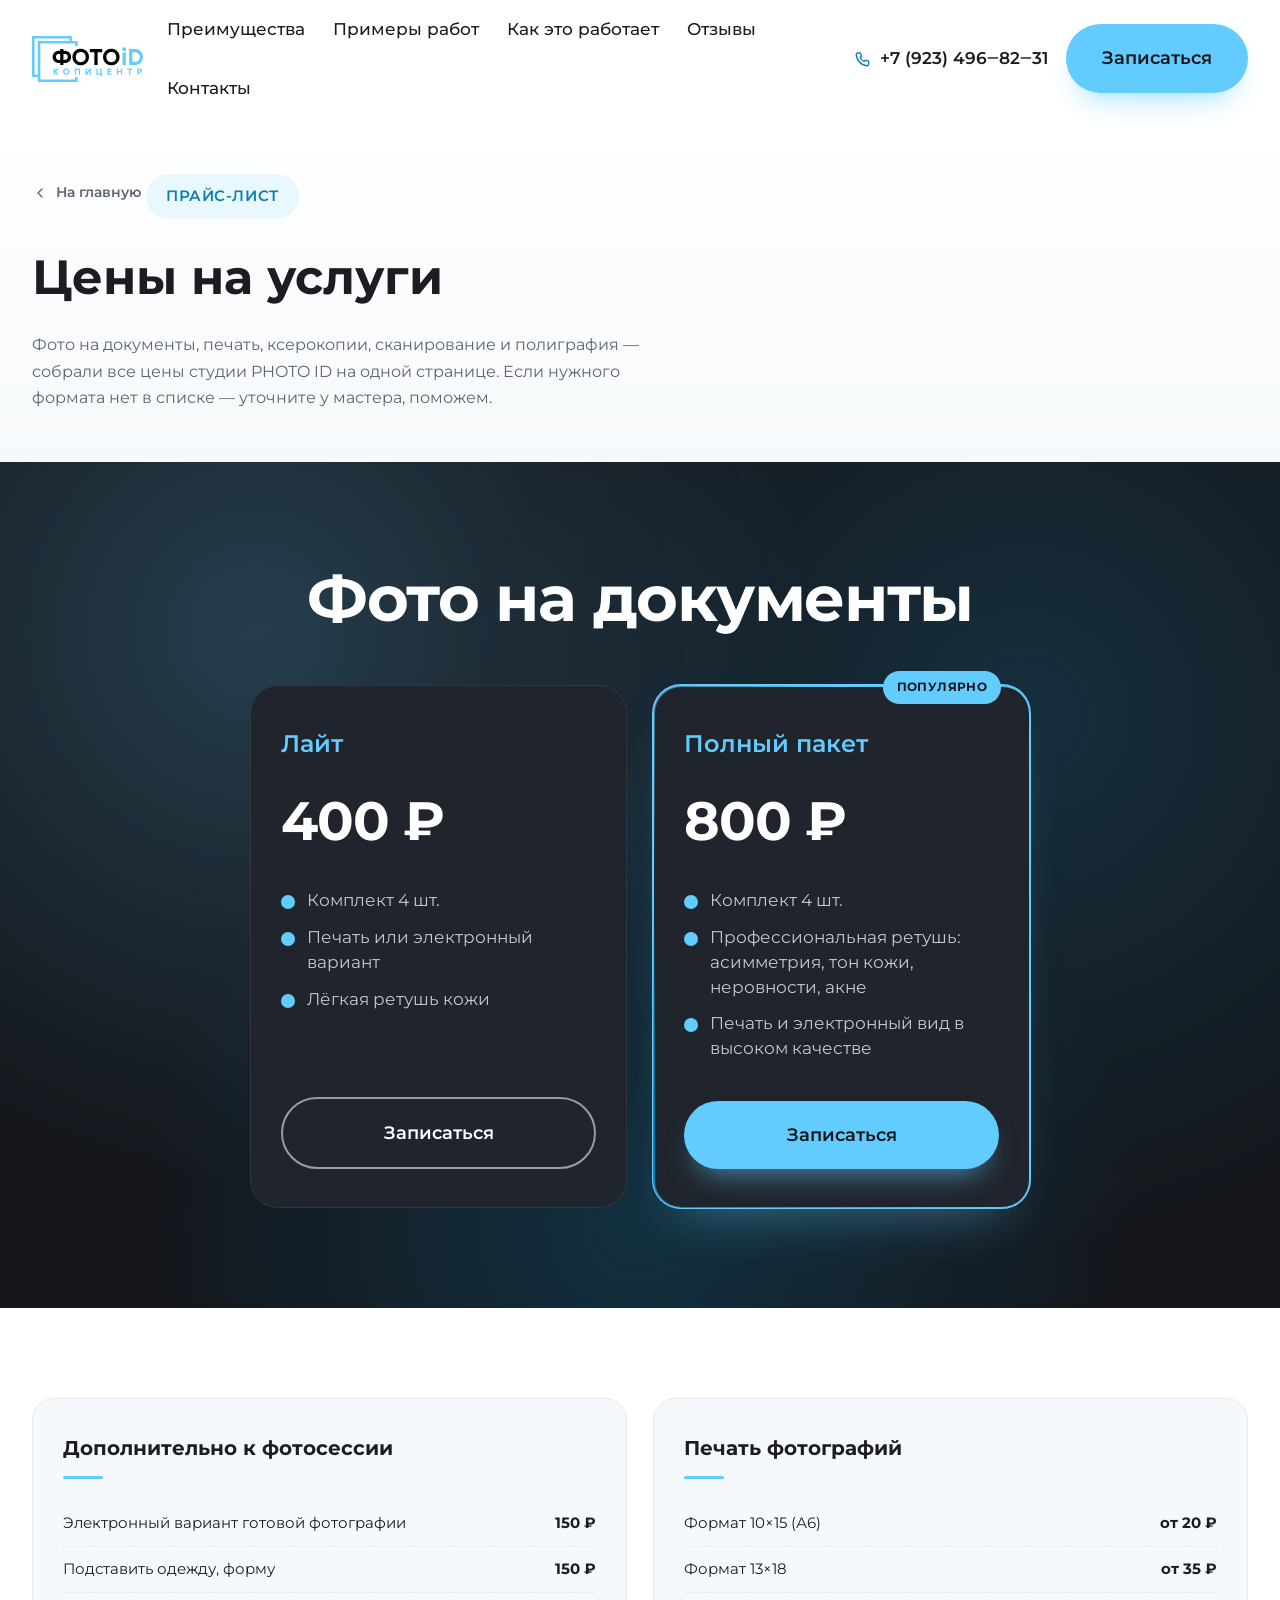
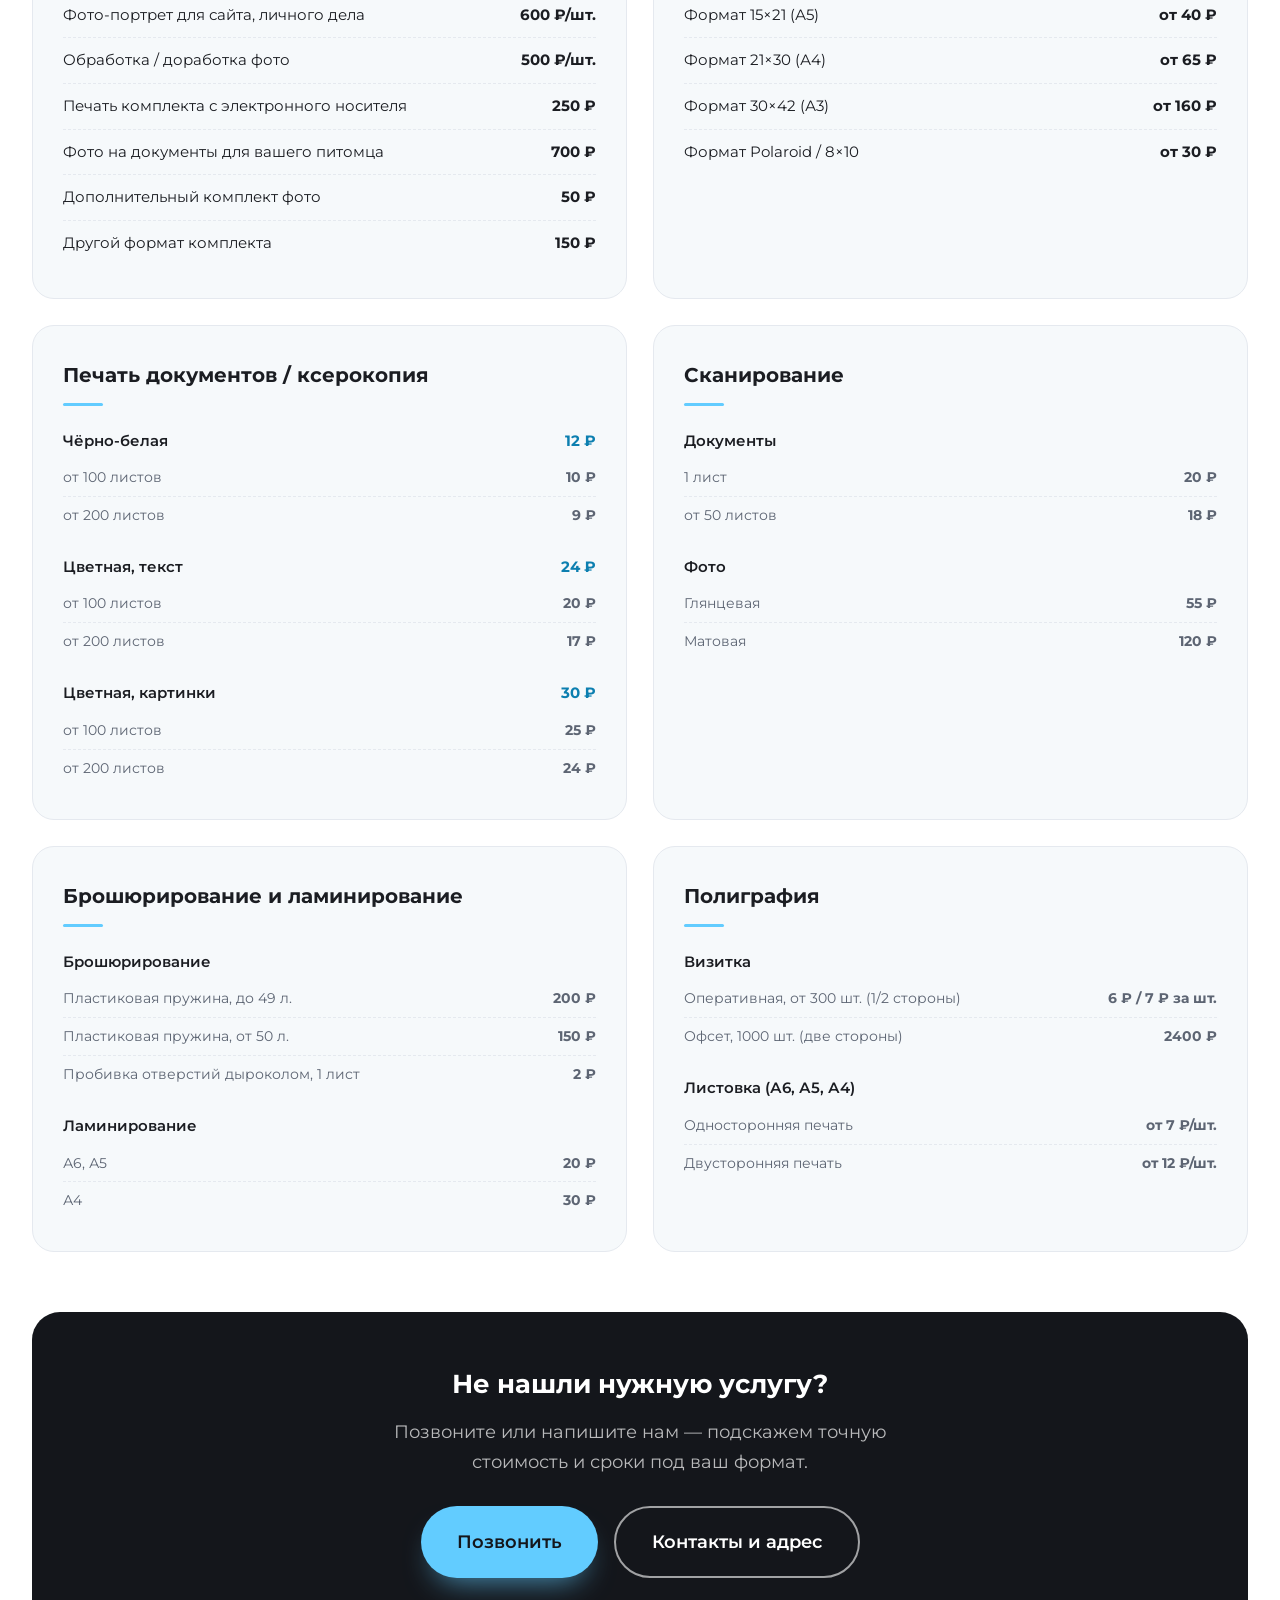
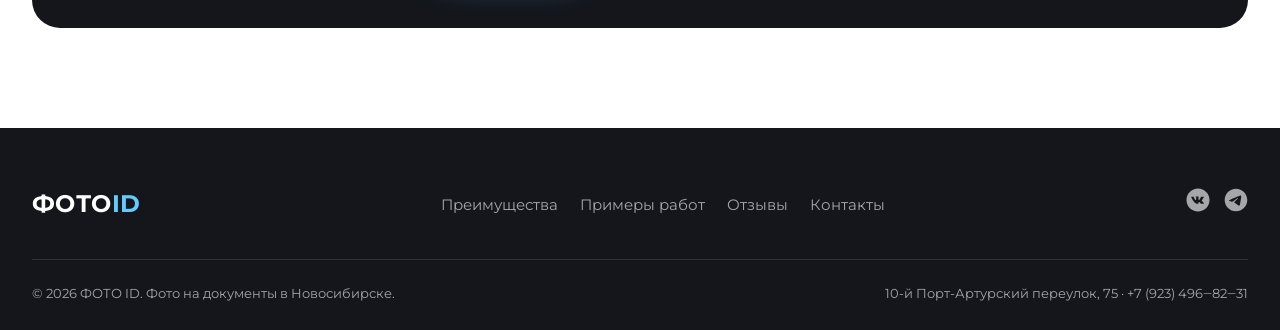
==== commit f1c5353f: "Внесены в правки в содержание сайта" ====
--- a/price.html
+++ b/price.html
@@ -3,7 +3,10 @@
   <head>
     <meta charset="UTF-8" />
     <meta name="viewport" content="width=device-width, initial-scale=1.0" />
-    <meta name="description" content="Полный прайс-лист фотостудии PHOTO ID в Новосибирске: фото на документы, печать фото и документов, ксерокопии, сканирование, ламинирование, полиграфия." />
+    <meta
+      name="description"
+      content="Полный прайс-лист фотостудии PHOTO ID в Новосибирске: фото на документы, печать фото и документов, ксерокопии, сканирование, ламинирование, полиграфия."
+    />
     <title>Прайс-лист — PHOTO ID</title>
     <link rel="icon" href="images/logo.svg" type="image/svg+xml" />
     <link rel="preconnect" href="https://fonts.googleapis.com" />
@@ -40,7 +43,7 @@
                   stroke-linejoin="round"
                 />
               </svg>
-              <span>+7 (000) 000-00-00</span>
+              <span>+7 (923) 496‒82‒31</span>
             </a>
             <a href="index.html#contacts" class="btn btn--primary btn--sm">Записаться</a>
           </div>
@@ -66,8 +69,8 @@
           <p class="eyebrow">Прайс-лист</p>
           <h1 class="price-hero__title">Цены на услуги</h1>
           <p class="price-hero__text">
-            Фото на документы, печать, ксерокопии, сканирование и полиграфия — собрали все цены студии PHOTO ID
-            на одной странице. Если нужного формата нет в списке — уточните у мастера, поможем.
+            Фото на документы, печать, ксерокопии, сканирование и полиграфия — собрали все цены студии PHOTO ID на одной
+            странице. Если нужного формата нет в списке — уточните у мастера, поможем.
           </p>
         </div>
       </section>
@@ -213,7 +216,7 @@
     <footer class="site-footer">
       <div class="site-footer__container">
         <div class="site-footer__top">
-          <a href="index.html" class="footer-logo">PHOTO<span>ID</span></a>
+          <a href="index.html" class="footer-logo">ФОТО<span>ID</span></a>
           <ul class="footer-nav">
             <li><a href="index.html#advantages">Преимущества</a></li>
             <li><a href="index.html#examples">Примеры работ</a></li>
@@ -221,7 +224,7 @@
             <li><a href="index.html#contacts">Контакты</a></li>
           </ul>
           <div class="footer-socials">
-            <a href="#" target="_blank" rel="noopener" aria-label="Мы во ВКонтакте">
+            <a href="#" target="_blank" rel="noopener" aria-label="Мы в Max">
               <svg viewBox="0 0 20 20">
                 <path
                   d="M10 .4C4.698.4.4 4.698.4 10s4.298 9.6 9.6 9.6 9.6-4.298 9.6-9.6S15.302.4 10 .4zm3.692 10.831s.849.838 1.058 1.227c.006.008.009.016.011.02.085.143.105.254.063.337-.07.138-.31.206-.392.212h-1.5c-.104 0-.322-.027-.586-.209-.203-.142-.403-.375-.598-.602-.291-.338-.543-.63-.797-.63a.305.305 0 0 0-.095.015c-.192.062-.438.336-.438 1.066 0 .228-.18.359-.307.359h-.687c-.234 0-1.453-.082-2.533-1.221-1.322-1.395-2.512-4.193-2.522-4.219-.075-.181.08-.278.249-.278h1.515c.202 0 .268.123.314.232.054.127.252.632.577 1.2.527.926.85 1.302 1.109 1.302a.3.3 0 0 0 .139-.036c.338-.188.275-1.393.26-1.643 0-.047-.001-.539-.174-.775-.124-.171-.335-.236-.463-.26a.55.55 0 0 1 .199-.169c.232-.116.65-.133 1.065-.133h.231c.45.006.566.035.729.076.33.079.337.292.308 1.021-.009.207-.018.441-.018.717 0 .06-.003.124-.003.192-.01.371-.022.792.24.965a.216.216 0 0 0 .114.033c.091 0 .365 0 1.107-1.273a9.718 9.718 0 0 0 .595-1.274c.015-.026.059-.106.111-.137a.266.266 0 0 1 .124-.029h1.781c.194 0 .327.029.352.104.044.119-.008.482-.821 1.583l-.363.479c-.737.966-.737 1.015.046 1.748z"
@@ -239,8 +242,8 @@
         </div>
 
         <div class="site-footer__bottom">
-          <p>© <span id="year"></span> PHOTO ID. Фото на документы в Новосибирске.</p>
-          <p>10-й Порт-Артурский переулок, 75 · +7 (000) 000-00-00</p>
+          <p>© <span id="year"></span> ФОТО ID. Фото на документы в Новосибирске.</p>
+          <p>10-й Порт-Артурский переулок, 75 · +7 (923) 496‒82‒31</p>
         </div>
       </div>
     </footer>
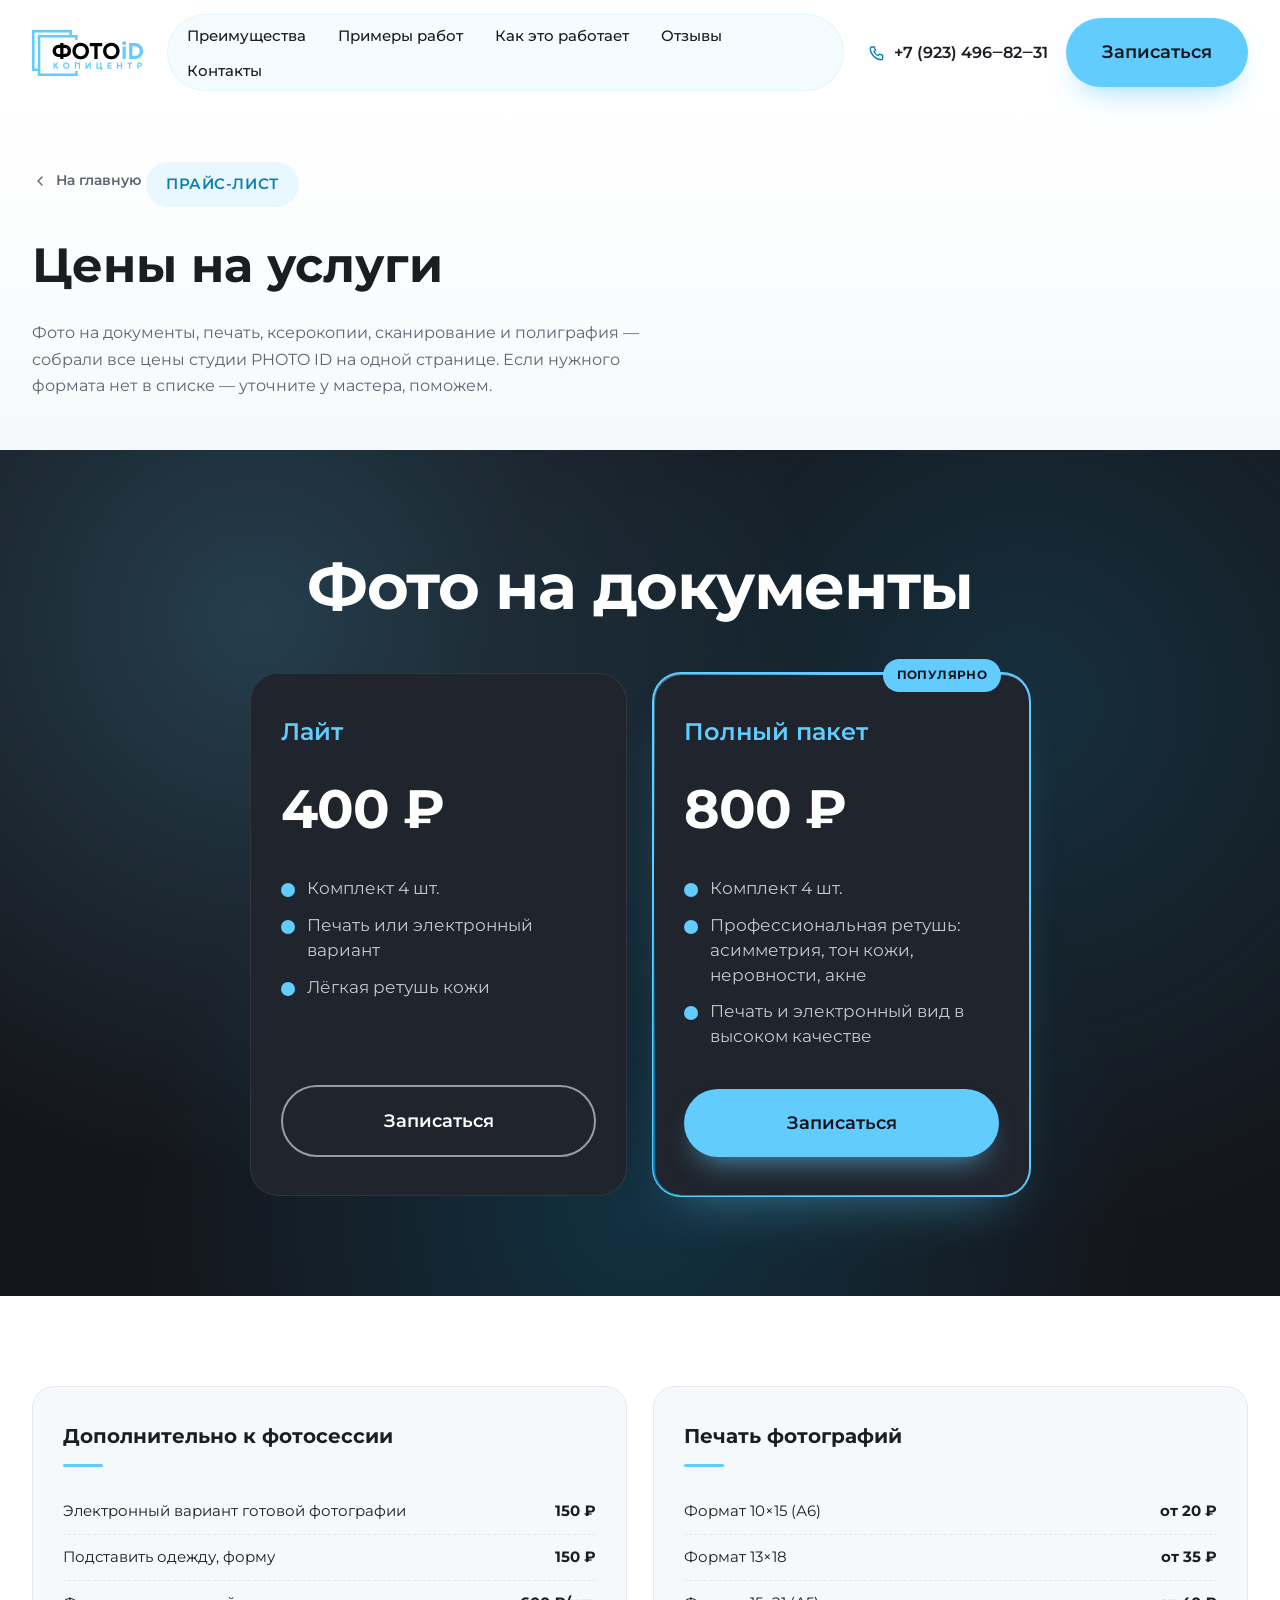
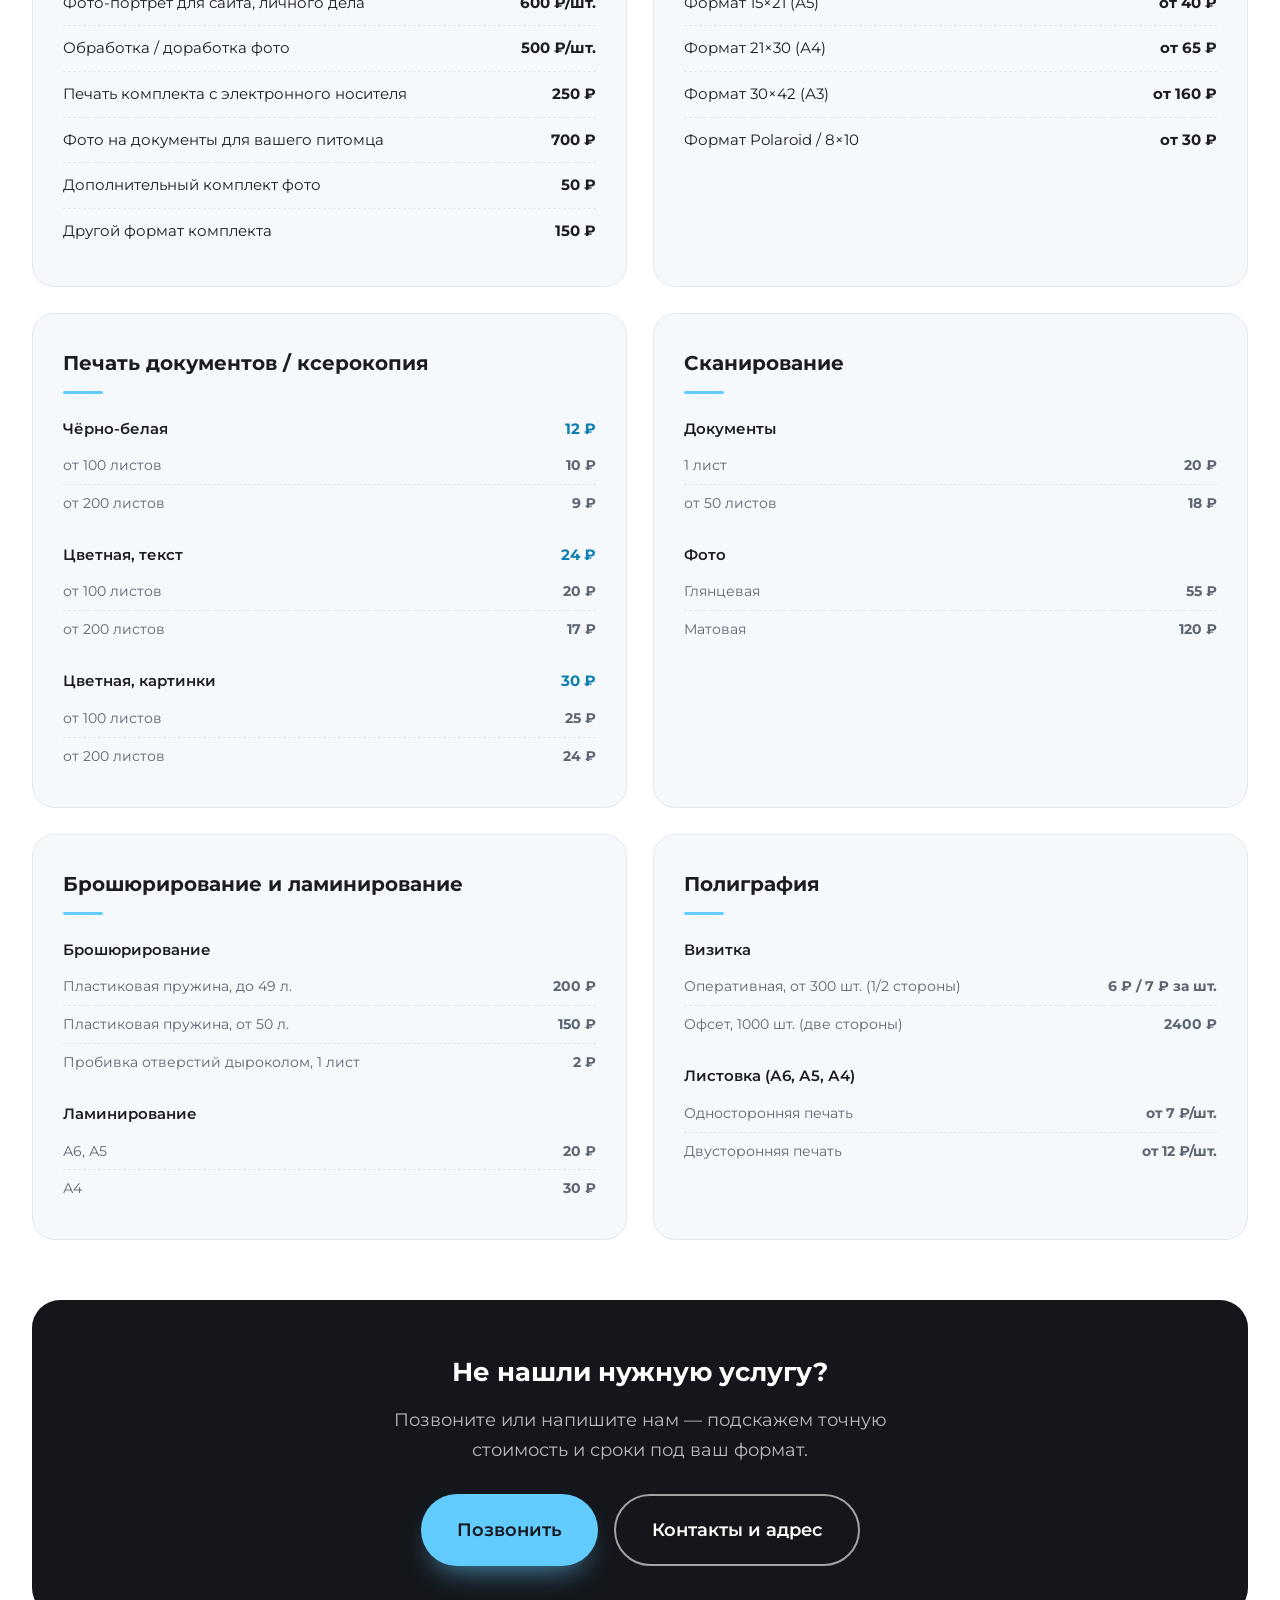
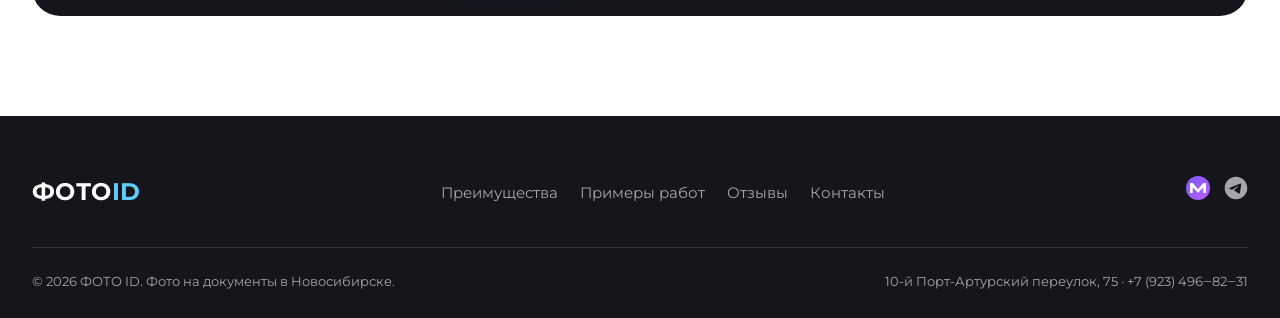
==== commit f9340d2e: "fix" ====
--- a/price.html
+++ b/price.html
@@ -225,9 +225,17 @@
           </ul>
           <div class="footer-socials">
             <a href="#" target="_blank" rel="noopener" aria-label="Мы в Max">
-              <svg viewBox="0 0 20 20">
+              <svg viewBox="0 0 24 24">
+                <defs>
+                  <linearGradient id="maxGradFP" x1="0%" y1="0%" x2="100%" y2="100%">
+                    <stop offset="0%" stop-color="#7B5BFF" />
+                    <stop offset="100%" stop-color="#B85CFF" />
+                  </linearGradient>
+                </defs>
+                <circle cx="12" cy="12" r="12" fill="url(#maxGradFP)" />
                 <path
-                  d="M10 .4C4.698.4.4 4.698.4 10s4.298 9.6 9.6 9.6 9.6-4.298 9.6-9.6S15.302.4 10 .4zm3.692 10.831s.849.838 1.058 1.227c.006.008.009.016.011.02.085.143.105.254.063.337-.07.138-.31.206-.392.212h-1.5c-.104 0-.322-.027-.586-.209-.203-.142-.403-.375-.598-.602-.291-.338-.543-.63-.797-.63a.305.305 0 0 0-.095.015c-.192.062-.438.336-.438 1.066 0 .228-.18.359-.307.359h-.687c-.234 0-1.453-.082-2.533-1.221-1.322-1.395-2.512-4.193-2.522-4.219-.075-.181.08-.278.249-.278h1.515c.202 0 .268.123.314.232.054.127.252.632.577 1.2.527.926.85 1.302 1.109 1.302a.3.3 0 0 0 .139-.036c.338-.188.275-1.393.26-1.643 0-.047-.001-.539-.174-.775-.124-.171-.335-.236-.463-.26a.55.55 0 0 1 .199-.169c.232-.116.65-.133 1.065-.133h.231c.45.006.566.035.729.076.33.079.337.292.308 1.021-.009.207-.018.441-.018.717 0 .06-.003.124-.003.192-.01.371-.022.792.24.965a.216.216 0 0 0 .114.033c.091 0 .365 0 1.107-1.273a9.718 9.718 0 0 0 .595-1.274c.015-.026.059-.106.111-.137a.266.266 0 0 1 .124-.029h1.781c.194 0 .327.029.352.104.044.119-.008.482-.821 1.583l-.363.479c-.737.966-.737 1.015.046 1.748z"
+                  fill="#fff"
+                  d="M4,17 L4,7 L6.8,7 L12,13.2 L17.2,7 L20,7 L20,17 L17.3,17 L17.3,11.5 L12,16.8 L6.7,11.5 L6.7,17 Z"
                 />
               </svg>
             </a>
--- a/css/effects.css
+++ b/css/effects.css
@@ -64,10 +64,10 @@
 
 /* Header */
 .main-nav__list a {
-  font-size: 17px;
+  font-size: 15px;
 }
 .header-phone {
-  font-size: 17px;
+  font-size: 16px;
 }
 
 /* Hero */
@@ -654,3 +654,59 @@
     padding: 0 20px;
   }
 }
+
+/* =========================================================
+   НАВИГАЦИЯ — компактный pill-стиль (фишка)
+   Пункты собраны в плавающую скруглённую плашку с подсветкой
+   ========================================================= */
+.main-nav__list {
+  gap: 4px;
+  padding: 5px;
+  background: rgba(98, 204, 255, 0.07);
+  border: 1px solid rgba(98, 204, 255, 0.15);
+  border-radius: 999px;
+  backdrop-filter: blur(8px);
+  -webkit-backdrop-filter: blur(8px);
+}
+.main-nav__list a {
+  padding: 8px 14px;
+  border-radius: 999px;
+  transition: color 0.25s ease, background-color 0.25s ease;
+}
+/* убираем старое подчёркивание — заменяем на pill-фон */
+.main-nav__list a::after {
+  display: none;
+}
+.main-nav__list a:hover {
+  background: var(--color-accent-light);
+  color: var(--color-accent-darker);
+}
+/* активный пункт (scrollspy) — заполненный pill */
+.main-nav__list a.is-active {
+  background: var(--color-accent);
+  color: var(--color-black);
+  font-weight: 600;
+}
+
+/* На мобильном меню (выезд справа) — возвращаем обычный вид */
+@media (max-width: 992px) {
+  .main-nav__list {
+    gap: 22px;
+    padding: 0;
+    background: none;
+    border: none;
+    border-radius: 0;
+    backdrop-filter: none;
+    -webkit-backdrop-filter: none;
+  }
+  .main-nav__list a {
+    padding: 0;
+    border-radius: 0;
+    font-size: 19px;
+  }
+  .main-nav__list a:hover,
+  .main-nav__list a.is-active {
+    background: none;
+    color: var(--color-accent-darker);
+  }
+}
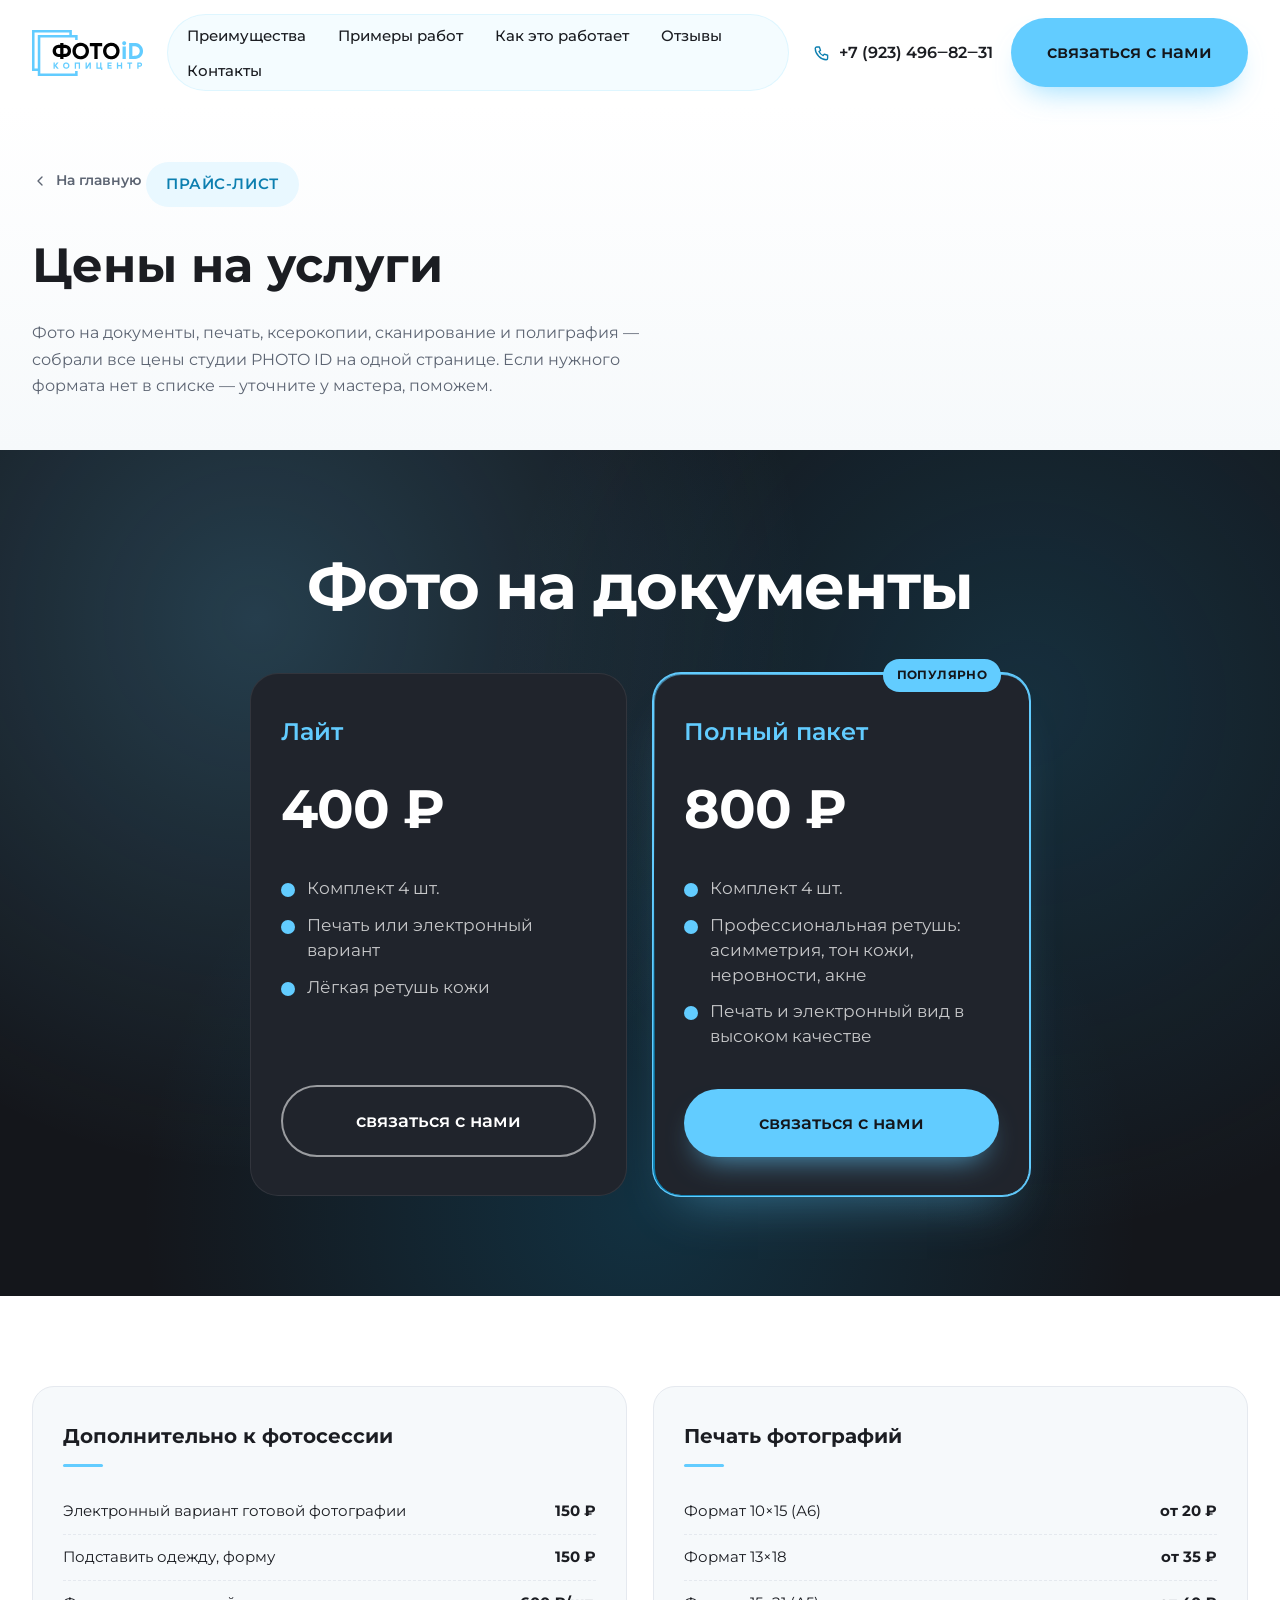
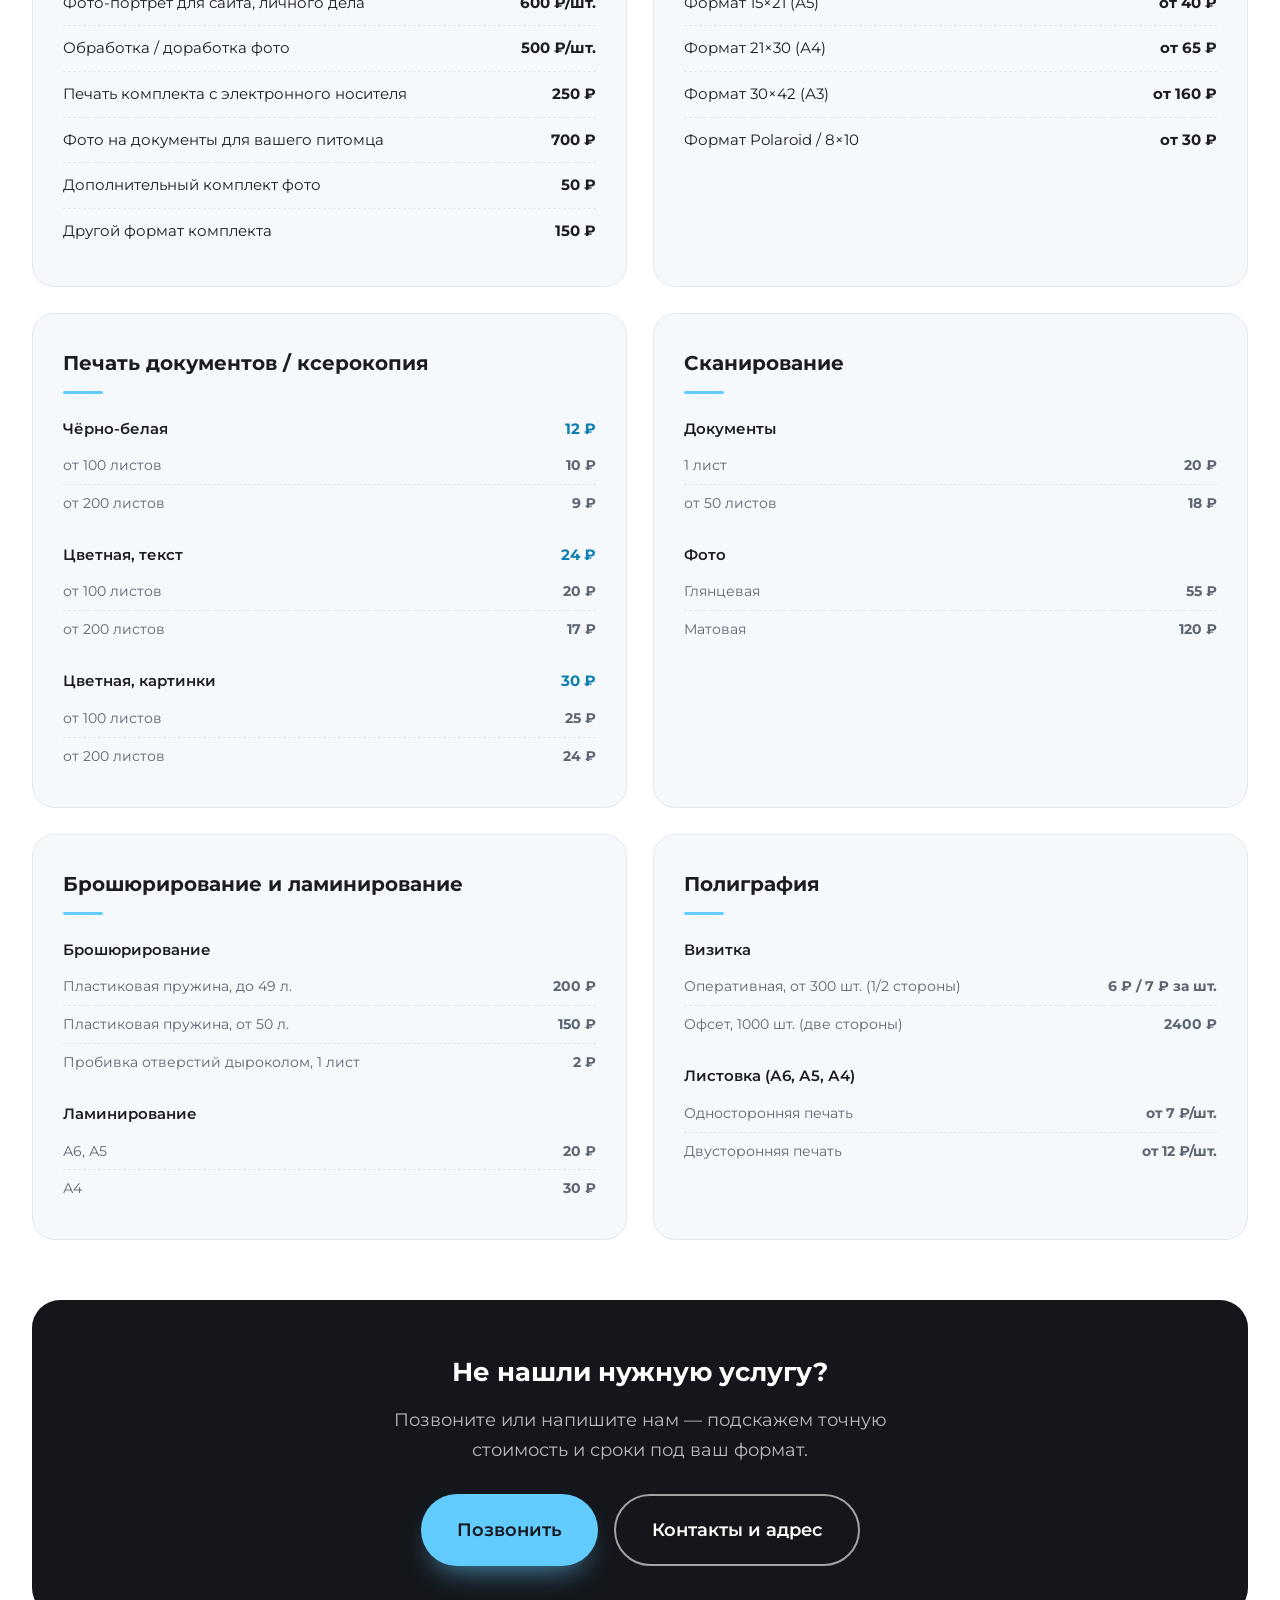
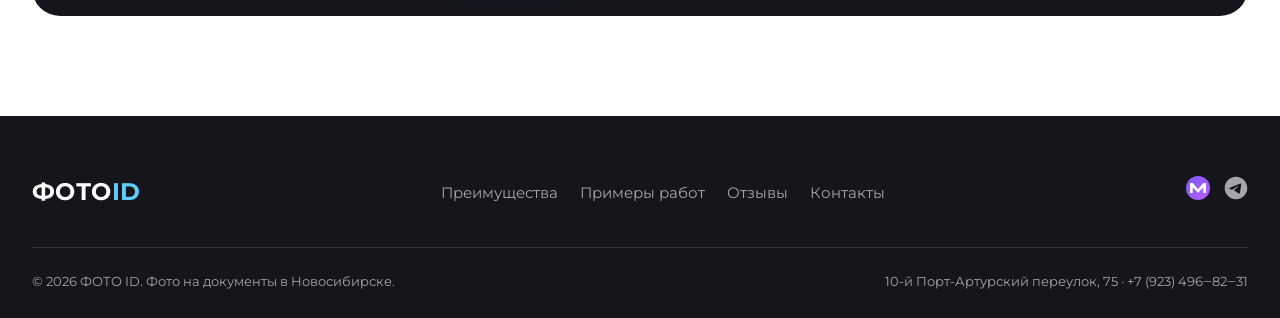
==== commit f4d6d26a: "fix" ====
--- a/price.html
+++ b/price.html
@@ -45,7 +45,7 @@
               </svg>
               <span>+7 (923) 496‒82‒31</span>
             </a>
-            <a href="index.html#contacts" class="btn btn--primary btn--sm">Записаться</a>
+            <a href="index.html#contacts" class="btn btn--primary btn--sm">связаться с нами</a>
           </div>
         </nav>
 
@@ -88,7 +88,7 @@
                 <li>Печать или электронный вариант</li>
                 <li>Лёгкая ретушь кожи</li>
               </ul>
-              <a href="index.html#contacts" class="btn btn--outline btn--block">Записаться</a>
+              <a href="index.html#contacts" class="btn btn--outline btn--block">связаться с нами</a>
             </article>
 
             <article class="price-card price-card--popular">
@@ -100,7 +100,7 @@
                 <li>Профессиональная ретушь: асимметрия, тон кожи, неровности, акне</li>
                 <li>Печать и электронный вид в высоком качестве</li>
               </ul>
-              <a href="index.html#contacts" class="btn btn--primary btn--block">Записаться</a>
+              <a href="index.html#contacts" class="btn btn--primary btn--block">связаться с нами</a>
             </article>
           </div>
         </div>
@@ -264,7 +264,7 @@
           stroke-linejoin="round"
         />
       </svg>
-      Записаться
+      связаться с нами
     </a>
 
     <script src="js/main.js" defer></script>
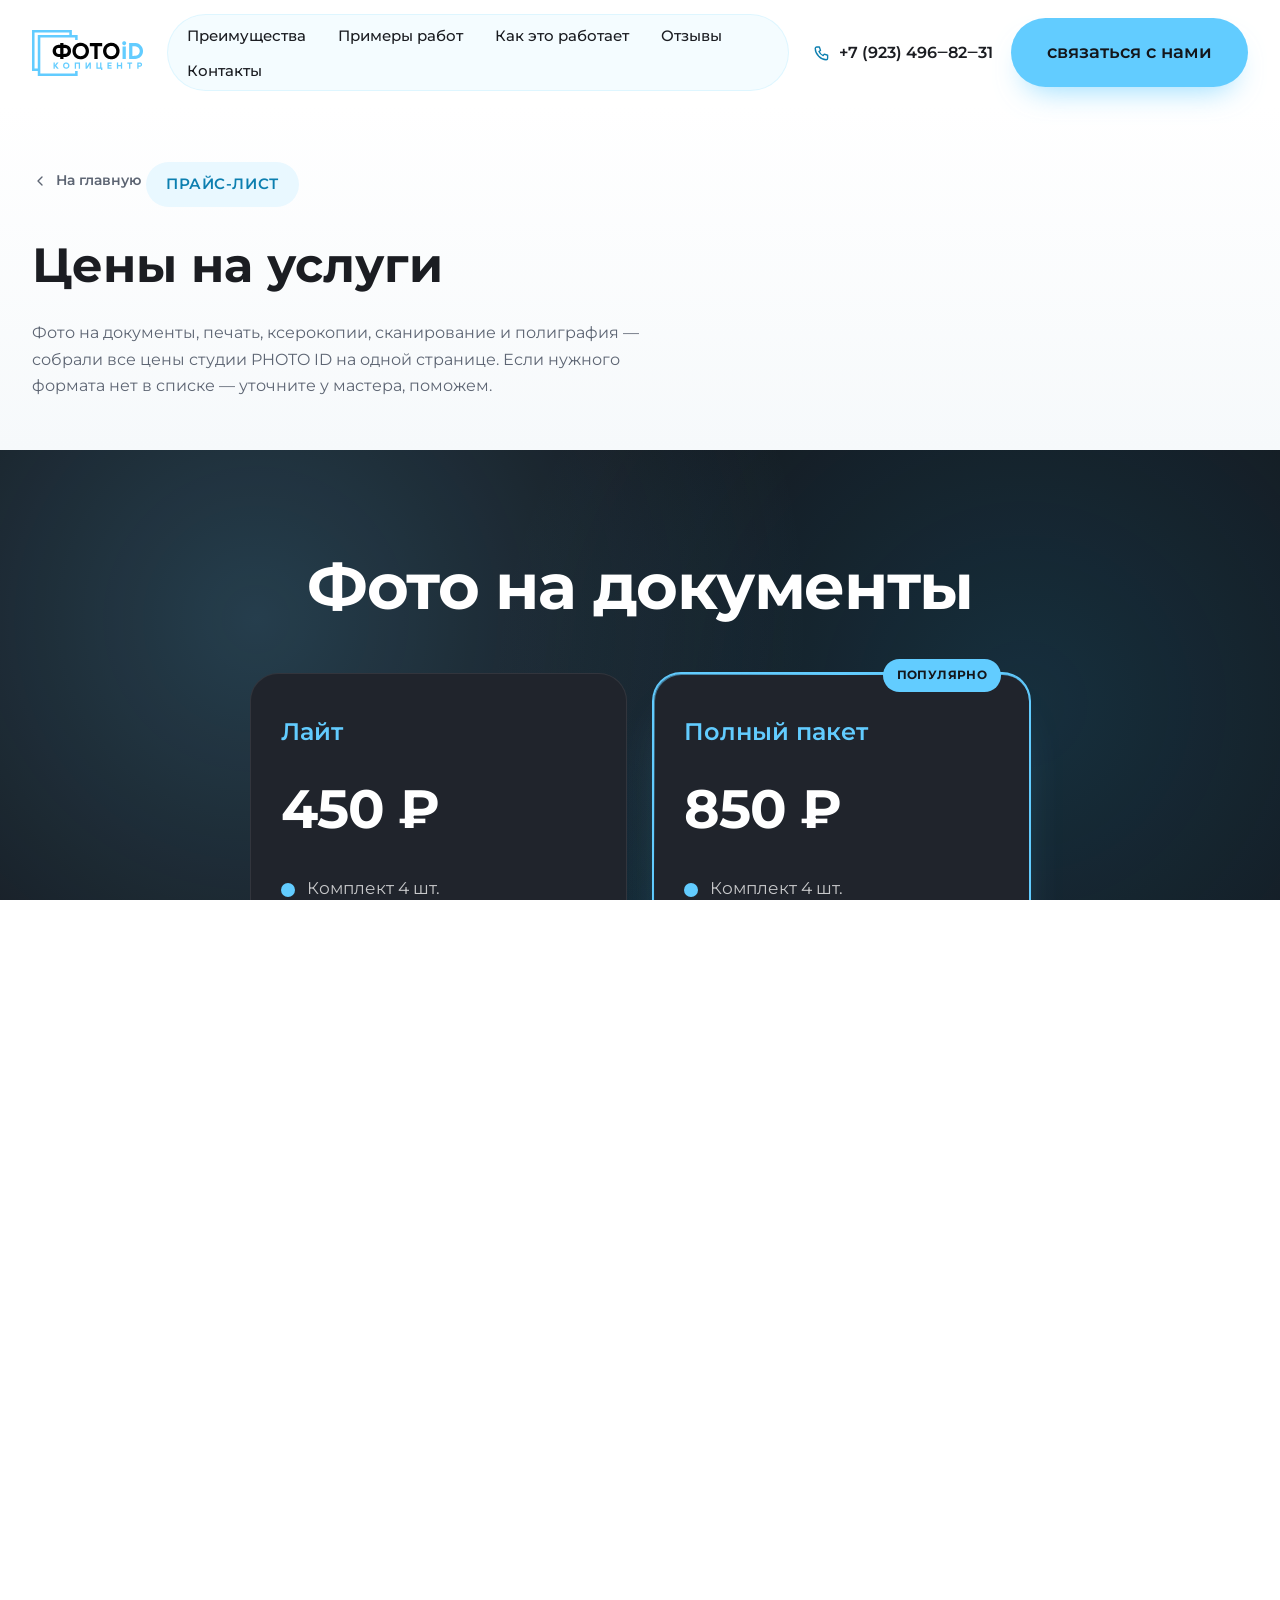
==== commit cde1656d: "fix adaptive screen" ====
--- a/price.html
+++ b/price.html
@@ -35,7 +35,7 @@
           </ul>
 
           <div class="main-nav__cta">
-            <a href="tel:+70000000000" class="header-phone">
+            <a href="tel:+79234968231" class="header-phone">
               <svg class="icon" viewBox="0 0 24 24" fill="none" stroke="currentColor" stroke-width="1.8">
                 <path
                   d="M5 4h3.5l1.5 4.5-2 1.5a11 11 0 0 0 5.5 5.5l1.5-2 4.5 1.5V19a2 2 0 0 1-2 2C10.5 21 3 13.5 3 6a2 2 0 0 1 2-2Z"
@@ -82,7 +82,7 @@
           <div class="pricing__grid pricing__grid--two">
             <article class="price-card">
               <h3 class="price-card__name">Лайт</h3>
-              <p class="price-card__price">400 ₽</p>
+              <p class="price-card__price">450 ₽</p>
               <ul class="price-card__list">
                 <li>Комплект 4 шт.</li>
                 <li>Печать или электронный вариант</li>
@@ -94,7 +94,7 @@
             <article class="price-card price-card--popular">
               <span class="price-card__badge">Популярно</span>
               <h3 class="price-card__name">Полный пакет</h3>
-              <p class="price-card__price">800 ₽</p>
+              <p class="price-card__price">850 ₽</p>
               <ul class="price-card__list">
                 <li>Комплект 4 шт.</li>
                 <li>Профессиональная ретушь: асимметрия, тон кожи, неровности, акне</li>
@@ -110,16 +110,16 @@
         <div class="price-section__container">
           <div class="price-grid">
             <article class="price-block">
-              <h2 class="price-block__title">Дополнительно к фотосессии</h2>
+              <h2 class="price-block__title">Дополнительно</h2>
               <ul class="price-table">
                 <li class="price-row"><span>Электронный вариант готовой фотографии</span><b>150 ₽</b></li>
-                <li class="price-row"><span>Подставить одежду, форму</span><b>150 ₽</b></li>
+                <li class="price-row"><span>Подставить одежду, форму</span><b>200 ₽</b></li>
                 <li class="price-row"><span>Фото-портрет для сайта, личного дела</span><b>600 ₽/шт.</b></li>
                 <li class="price-row"><span>Обработка / доработка фото</span><b>500 ₽/шт.</b></li>
-                <li class="price-row"><span>Печать комплекта с электронного носителя</span><b>250 ₽</b></li>
-                <li class="price-row"><span>Фото на документы для вашего питомца</span><b>700 ₽</b></li>
-                <li class="price-row"><span>Дополнительный комплект фото</span><b>50 ₽</b></li>
-                <li class="price-row"><span>Другой формат комплекта</span><b>150 ₽</b></li>
+                <li class="price-row"><span>Печать комплекта с электронного носителя</span><b>300 ₽</b></li>
+                <li class="price-row"><span>Фото на документы для вашего питомца</span><b>600 ₽</b></li>
+                <li class="price-row"><span>Дополнительный комплект фото</span><b>100 ₽</b></li>
+                <li class="price-row"><span>Другой формат комплекта</span><b>200 ₽</b></li>
               </ul>
             </article>
 
@@ -127,33 +127,50 @@
               <h2 class="price-block__title">Печать фотографий</h2>
               <ul class="price-table">
                 <li class="price-row"><span>Формат 10×15 (А6)</span><b>от 20 ₽</b></li>
-                <li class="price-row"><span>Формат 13×18</span><b>от 35 ₽</b></li>
-                <li class="price-row"><span>Формат 15×21 (А5)</span><b>от 40 ₽</b></li>
-                <li class="price-row"><span>Формат 21×30 (А4)</span><b>от 65 ₽</b></li>
-                <li class="price-row"><span>Формат 30×42 (А3)</span><b>от 160 ₽</b></li>
-                <li class="price-row"><span>Формат Polaroid / 8×10</span><b>от 30 ₽</b></li>
+                <li class="price-row"><span>Формат 13×18</span><b>от 40 ₽</b></li>
+                <li class="price-row"><span>Формат 15×21 (А5)</span><b>от 45 ₽</b></li>
+                <li class="price-row"><span>Формат 21×30 (А4)</span><b>от 70 ₽</b></li>
+                <li class="price-row"><span>Формат 30×42 (А3)</span><b>от 170 ₽</b></li>
+                <li class="price-row"><span>Формат Polaroid / 8×10</span><b>от 35 ₽</b></li>
+                <li class="price-row"><span>Самоклеящаяся фотобумага 21×30 (А4)</span><b>95 ₽</b></li>
               </ul>
             </article>
 
             <article class="price-block">
               <h2 class="price-block__title">Печать документов / ксерокопия</h2>
 
-              <h3 class="price-group-title">Чёрно-белая <b>12 ₽</b></h3>
-              <ul class="price-table price-table--sub">
-                <li class="price-row"><span>от 100 листов</span><b>10 ₽</b></li>
-                <li class="price-row"><span>от 200 листов</span><b>9 ₽</b></li>
-              </ul>
-
-              <h3 class="price-group-title">Цветная, текст <b>24 ₽</b></h3>
-              <ul class="price-table price-table--sub">
-                <li class="price-row"><span>от 100 листов</span><b>20 ₽</b></li>
-                <li class="price-row"><span>от 200 листов</span><b>17 ₽</b></li>
-              </ul>
-
-              <h3 class="price-group-title">Цветная, картинки <b>30 ₽</b></h3>
-              <ul class="price-table price-table--sub">
-                <li class="price-row"><span>от 100 листов</span><b>25 ₽</b></li>
-                <li class="price-row"><span>от 200 листов</span><b>24 ₽</b></li>
+              <h3 class="price-group-title">A4</h3>
+              <h3 class="price-group-title">Чёрно-белая, 1 прогон <b>15 ₽</b></h3>
+              <ul class="price-table price-table--sub">
+                <li class="price-row"><span>от 100 шт.</span><b>13 ₽</b></li>
+                <li class="price-row"><span>от 200 шт.</span><b>10 ₽</b></li>
+              </ul>
+              <h3 class="price-group-title">Цветная, текст <b>25 ₽</b></h3>
+              <ul class="price-table price-table--sub">
+                <li class="price-row"><span>от 100 шт.</span><b>23 ₽</b></li>
+                <li class="price-row"><span>от 200 шт.</span><b>20 ₽</b></li>
+              </ul>
+              <h3 class="price-group-title">Цветная, картинки <b>35 ₽</b></h3>
+              <ul class="price-table price-table--sub">
+                <li class="price-row"><span>от 100 шт.</span><b>30 ₽</b></li>
+                <li class="price-row"><span>от 200 шт.</span><b>25 ₽</b></li>
+              </ul>
+
+              <h3 class="price-group-title">A3</h3>
+              <h3 class="price-group-title">Чёрно-белая, 1 прогон <b>25 ₽</b></h3>
+              <ul class="price-table price-table--sub">
+                <li class="price-row"><span>от 100 шт.</span><b>22 ₽</b></li>
+                <li class="price-row"><span>от 200 шт.</span><b>20 ₽</b></li>
+              </ul>
+              <h3 class="price-group-title">Цветная, текст <b>45 ₽</b></h3>
+              <ul class="price-table price-table--sub">
+                <li class="price-row"><span>от 100 шт.</span><b>40 ₽</b></li>
+                <li class="price-row"><span>от 200 шт.</span><b>35 ₽</b></li>
+              </ul>
+              <h3 class="price-group-title">Цветная, картинки <b>70 ₽</b></h3>
+              <ul class="price-table price-table--sub">
+                <li class="price-row"><span>от 100 шт.</span><b>60 ₽</b></li>
+                <li class="price-row"><span>от 200 шт.</span><b>40 ₽</b></li>
               </ul>
             </article>
 
@@ -161,42 +178,84 @@
               <h2 class="price-block__title">Сканирование</h2>
               <h3 class="price-group-title">Документы</h3>
               <ul class="price-table price-table--sub">
-                <li class="price-row"><span>1 лист</span><b>20 ₽</b></li>
-                <li class="price-row"><span>от 50 листов</span><b>18 ₽</b></li>
+                <li class="price-row"><span>1 прогон</span><b>25 ₽</b></li>
+                <li class="price-row"><span>от 50 шт.</span><b>23 ₽</b></li>
               </ul>
               <h3 class="price-group-title">Фото</h3>
               <ul class="price-table price-table--sub">
-                <li class="price-row"><span>Глянцевая</span><b>55 ₽</b></li>
-                <li class="price-row"><span>Матовая</span><b>120 ₽</b></li>
-              </ul>
-            </article>
-
-            <article class="price-block">
-              <h2 class="price-block__title">Брошюрирование и ламинирование</h2>
-              <h3 class="price-group-title">Брошюрирование</h3>
-              <ul class="price-table price-table--sub">
-                <li class="price-row"><span>Пластиковая пружина, до 49 л.</span><b>200 ₽</b></li>
-                <li class="price-row"><span>Пластиковая пружина, от 50 л.</span><b>150 ₽</b></li>
-                <li class="price-row"><span>Пробивка отверстий дыроколом, 1 лист</span><b>2 ₽</b></li>
-              </ul>
-              <h3 class="price-group-title">Ламинирование</h3>
-              <ul class="price-table price-table--sub">
-                <li class="price-row"><span>А6, А5</span><b>20 ₽</b></li>
-                <li class="price-row"><span>А4</span><b>30 ₽</b></li>
+                <li class="price-row"><span>A6, A5</span><b>20 ₽</b></li>
+                <li class="price-row"><span>A4</span><b>30 ₽</b></li>
+              </ul>
+            </article>
+
+            <article class="price-block">
+              <h2 class="price-block__title">Ламинирование</h2>
+              <ul class="price-table price-table--sub">
+                <li class="price-row"><span>A5 / A4, глянцевая</span><b>50 / 60 ₽</b></li>
+                <li class="price-row"><span>A5 / A4, матовая</span><b>120 ₽</b></li>
+                <li class="price-row"><span>A3, глянец</span><b>110 ₽</b></li>
+              </ul>
+            </article>
+
+            <article class="price-block">
+              <h2 class="price-block__title">Брошюрирование</h2>
+              <ul class="price-table price-table--sub">
+                <li class="price-row"><span>Переплёт на пластиковую пружину, до 49 листов</span><b>180 ₽</b></li>
+                <li class="price-row"><span>Переплёт на пластиковую пружину, от 50 листов</span><b>250 ₽</b></li>
+                <li class="price-row"><span>Пробивка отверстий дыроколом</span><b>4 ₽/лист</b></li>
               </ul>
             </article>
 
             <article class="price-block">
               <h2 class="price-block__title">Полиграфия</h2>
-              <h3 class="price-group-title">Визитка</h3>
-              <ul class="price-table price-table--sub">
-                <li class="price-row"><span>Оперативная, от 300 шт. (1/2 стороны)</span><b>6 ₽ / 7 ₽ за шт.</b></li>
+              <h3 class="price-group-title">Визитки</h3>
+              <ul class="price-table price-table--sub">
+                <li class="price-row"><span>Оперативная, от 300 шт., одна сторона</span><b>6 ₽/шт.</b></li>
+                <li class="price-row"><span>Оперативная, от 300 шт., две стороны</span><b>7 ₽/шт.</b></li>
                 <li class="price-row"><span>Офсет, 1000 шт. (две стороны)</span><b>2400 ₽</b></li>
               </ul>
-              <h3 class="price-group-title">Листовка (А6, А5, А4)</h3>
+              <h3 class="price-group-title">Листовки (A6, A5, A4)</h3>
               <ul class="price-table price-table--sub">
                 <li class="price-row"><span>Односторонняя печать</span><b>от 7 ₽/шт.</b></li>
                 <li class="price-row"><span>Двусторонняя печать</span><b>от 12 ₽/шт.</b></li>
+              </ul>
+            </article>
+
+            <article class="price-block">
+              <h2 class="price-block__title">Сувенирная продукция</h2>
+              <ul class="price-table">
+                <li class="price-row"><span>Футболка (вторая сторона +250 ₽)</span><b>1620 ₽</b></li>
+                <li class="price-row"><span>Кружка керамическая белая</span><b>650 ₽</b></li>
+              </ul>
+              <h3 class="price-group-title">Магниты</h3>
+              <ul class="price-table price-table--sub">
+                <li class="price-row"><span>Акрил 7×10</span><b>250 ₽</b></li>
+                <li class="price-row"><span>Винил 10×15</span><b>300 ₽</b></li>
+                <li class="price-row"><span>Винил 21×30</span><b>450 ₽</b></li>
+              </ul>
+              <h3 class="price-group-title">Холсты (без обработки / с обработкой)</h3>
+              <ul class="price-table price-table--sub">
+                <li class="price-row"><span>40×60</span><b>2500 / 2900 ₽</b></li>
+                <li class="price-row"><span>50×70</span><b>3100 / 3600 ₽</b></li>
+                <li class="price-row"><span>70×90</span><b>4000 / 4600 ₽</b></li>
+                <li class="price-row"><span>90×120</span><b>4800 / 5800 ₽</b></li>
+              </ul>
+            </article>
+
+            <article class="price-block">
+              <h2 class="price-block__title">Другие услуги</h2>
+              <ul class="price-table">
+                <li class="price-row"><span>Запись на DVD (до 700 МБ)</span><b>300 ₽</b></li>
+                <li class="price-row"><span>Перенос файлов с DVD на USB / Email (500 МБ)</span><b>80 ₽</b></li>
+                <li class="price-row"><span>Услуги дизайнера</span><b>от 1200 ₽</b></li>
+                <li class="price-row"><span>Печать баннеров / большие размеры фото</span><b>уточнять</b></li>
+                <li class="price-row"><span>Фотомонтаж / фотоколлаж / метрика / макет</span><b>от 500 ₽/шт.</b></li>
+                <li class="price-row"><span>Реставрация (лёгкая / полная)</span><b>250 / 500 ₽</b></li>
+                <li class="price-row"><span>Редактирование текста / изменение формата файла</span><b>50 / 100 ₽</b></li>
+                <li class="price-row"><span>Оцифровка видеокассеты</span><b>700 ₽/час, далее 10 ₽/мин.</b></li>
+                <li class="price-row"><span>Оцифровка аудиокассеты / аудио на катушке</span><b>500 ₽</b></li>
+                <li class="price-row"><span>Сканирование фотоплёнки</span><b>500 ₽</b></li>
+                <li class="price-row"><span>Оцифровка слайдов</span><b>60 ₽/кадр</b></li>
               </ul>
             </article>
           </div>
@@ -205,7 +264,7 @@
             <h2>Не нашли нужную услугу?</h2>
             <p>Позвоните или напишите нам — подскажем точную стоимость и сроки под ваш формат.</p>
             <div class="price-cta__actions">
-              <a href="tel:+70000000000" class="btn btn--primary">Позвонить</a>
+              <a href="tel:+79234968231" class="btn btn--primary">Позвонить</a>
               <a href="index.html#contacts" class="btn btn--outline">Контакты и адрес</a>
             </div>
           </div>
@@ -224,7 +283,12 @@
             <li><a href="index.html#contacts">Контакты</a></li>
           </ul>
           <div class="footer-socials">
-            <a href="#" target="_blank" rel="noopener" aria-label="Мы в Max">
+            <a
+              href="https://max.ru/u/f9LHodD0cOI4XO2QI0L5qk12dPuU03sgYtEx1xCn4u_5rWzCIyicQk673To"
+              target="_blank"
+              rel="noopener"
+              aria-label="Мы в Max"
+            >
               <svg viewBox="0 0 24 24">
                 <defs>
                   <linearGradient id="maxGradFP" x1="0%" y1="0%" x2="100%" y2="100%">
@@ -239,7 +303,7 @@
                 />
               </svg>
             </a>
-            <a href="#" target="_blank" rel="noopener" aria-label="Мы в Telegram">
+            <a href="https://t.me/photoid1" target="_blank" rel="noopener" aria-label="Мы в Telegram">
               <svg viewBox="0 0 32 32">
                 <path
                   d="M22.122 10.040c0.006-0 0.014-0 0.022-0 0.209 0 0.403 0.065 0.562 0.177l-0.003-0.002c0.116 0.101 0.194 0.243 0.213 0.403l0 0.003c0.020 0.122 0.031 0.262 0.031 0.405 0 0.065-0.002 0.129-0.007 0.193l0-0.009c-0.225 2.369-1.201 8.114-1.697 10.766-0.21 1.123-0.623 1.499-1.023 1.535-0.869 0.081-1.529-0.574-2.371-1.126-1.318-0.865-2.063-1.403-3.342-2.246-1.479-0.973-0.52-1.51 0.322-2.384 0.221-0.23 4.052-3.715 4.127-4.031 0.004-0.019 0.006-0.040 0.006-0.062 0-0.078-0.029-0.149-0.076-0.203l0 0c-0.052-0.034-0.117-0.053-0.185-0.053-0.045 0-0.088 0.009-0.128 0.024l0.002-0.001q-0.198 0.045-6.316 4.174c-0.445 0.351-1.007 0.573-1.619 0.599l-0.006 0c-0.867-0.105-1.654-0.298-2.401-0.573l0.074 0.024c-0.938-0.306-1.683-0.467-1.619-0.985q0.051-0.404 1.114-0.827 6.548-2.853 8.733-3.761c1.607-0.853 3.47-1.555 5.429-2.010l0.157-0.031zM15.93 1.025c-8.302 0.020-15.025 6.755-15.025 15.060 0 8.317 6.742 15.060 15.060 15.060s15.060-6.742 15.060-15.060c0-8.305-6.723-15.040-15.023-15.060h-0.002q-0.035-0-0.070 0z"
@@ -256,7 +320,7 @@
       </div>
     </footer>
 
-    <a href="tel:+70000000000" class="mobile-cta">
+    <a href="tel:+79234968231" class="mobile-cta">
       <svg class="icon" viewBox="0 0 24 24" fill="none" stroke="currentColor" stroke-width="1.8">
         <path
           d="M5 4h3.5l1.5 4.5-2 1.5a11 11 0 0 0 5.5 5.5l1.5-2 4.5 1.5V19a2 2 0 0 1-2 2C10.5 21 3 13.5 3 6a2 2 0 0 1 2-2Z"
--- a/css/style.css
+++ b/css/style.css
@@ -49,6 +49,7 @@
 
 html {
   scroll-behavior: smooth;
+  overflow-x: hidden;
 }
 
 body {
@@ -59,6 +60,11 @@
   color: var(--color-text);
   background: var(--color-white);
   overflow-x: hidden;
+}
+
+.marquee {
+  overflow: hidden;
+  white-space: nowrap;
 }
 
 section[id] {
@@ -380,7 +386,12 @@
   align-items: center;
   gap: 40px;
 }
+.hero__text {
+  min-width: 0;
+}
+
 .hero__title {
+  overflow-wrap: break-word;
   font-size: clamp(34px, 4.6vw, 56px);
   font-weight: 700;
   color: var(--color-text);
@@ -436,6 +447,7 @@
   display: flex;
   justify-content: center;
   align-items: flex-end;
+  min-width: 0;
   height: 100%;
 }
 .hero__media-blob {
@@ -1452,7 +1464,7 @@
     width: 100%;
   }
   .hero__image {
-    max-width: 280px;
+    max-width: min(280px, 100%);
     height: 340px;
   }
 
--- a/css/effects.css
+++ b/css/effects.css
@@ -454,15 +454,16 @@
   width: 100%;
   height: 100%;
   object-fit: cover;
+  object-position: center;
   z-index: 0;
-  opacity: 0.32;
+  opacity: 0.65;
   pointer-events: none;
 }
 .pricing__overlay {
   position: absolute;
   inset: 0;
   z-index: 0;
-  background: linear-gradient(180deg, rgba(20, 22, 27, 0.55) 0%, rgba(20, 22, 27, 0.85) 100%);
+  background: linear-gradient(180deg, rgba(20, 22, 27, 0.4) 0%, rgba(20, 22, 27, 0.62) 100%);
 }
 .pricing__container {
   position: relative;
@@ -710,3 +711,75 @@
     color: var(--color-accent-darker);
   }
 }
+
+/* =========================================================
+   МОБИЛЬНОЕ МЕНЮ — надёжный off-canvas (панель не залезает
+   на контент: скрыта visibility + pointer-events + сдвиг 105%)
+   ========================================================= */
+@media (max-width: 992px) {
+  .main-nav {
+    position: fixed;
+    top: 0;
+    right: 0;
+    height: 100vh;
+    height: 100dvh;
+    width: min(86vw, 360px);
+    max-width: 360px;
+    background: #ffffff;
+    flex-direction: column;
+    align-items: stretch;
+    gap: 0;
+    padding: 104px 26px 40px;
+    /* гарантированно прячем панель за правый край */
+    transform: translateX(105%);
+    visibility: hidden;
+    pointer-events: none;
+    transition: transform 0.35s ease, visibility 0s linear 0.35s;
+    z-index: 1100;
+    overflow-y: auto;
+    box-shadow: none;
+  }
+  .main-nav.is-open {
+    transform: translateX(0);
+    visibility: visible;
+    pointer-events: auto;
+    box-shadow: -20px 0 50px -20px rgba(0, 0, 0, 0.3);
+    transition: transform 0.35s ease, visibility 0s linear 0s;
+  }
+  /* overlay поверх контента, под панелью */
+  .nav-overlay {
+    z-index: 1090;
+  }
+  /* бургер всегда поверх панели и overlay */
+  .burger {
+    z-index: 1150;
+  }
+}
+
+/* =========================================================
+   GLASSMORPHISM — карточки тарифов прозрачные, через них
+   видно фоновое видео (только в секции с видео)
+   ========================================================= */
+/* Современные браузеры: применяем стекло только там, где есть видео */
+.pricing:has(.pricing__bg-video) .price-card,
+.pricing:has(.pricing__bg-video) .pricing__extra {
+  background: rgba(32, 36, 44, 0.48);
+  backdrop-filter: blur(14px) saturate(1.1);
+  -webkit-backdrop-filter: blur(14px) saturate(1.1);
+  border: 1px solid rgba(255, 255, 255, 0.16);
+}
+.pricing:has(.pricing__bg-video) .price-card--popular {
+  background: rgba(38, 46, 58, 0.55);
+  border-color: rgba(98, 204, 255, 0.7);
+}
+/* Фолбэк для браузеров без :has — карточки стекла везде в pricing */
+@supports not selector(:has(*)) {
+  .pricing .price-card,
+  .pricing .pricing__extra {
+    background: rgba(32, 36, 44, 0.55);
+    backdrop-filter: blur(14px);
+    -webkit-backdrop-filter: blur(14px);
+    border: 1px solid rgba(255, 255, 255, 0.16);
+  }
+}
+
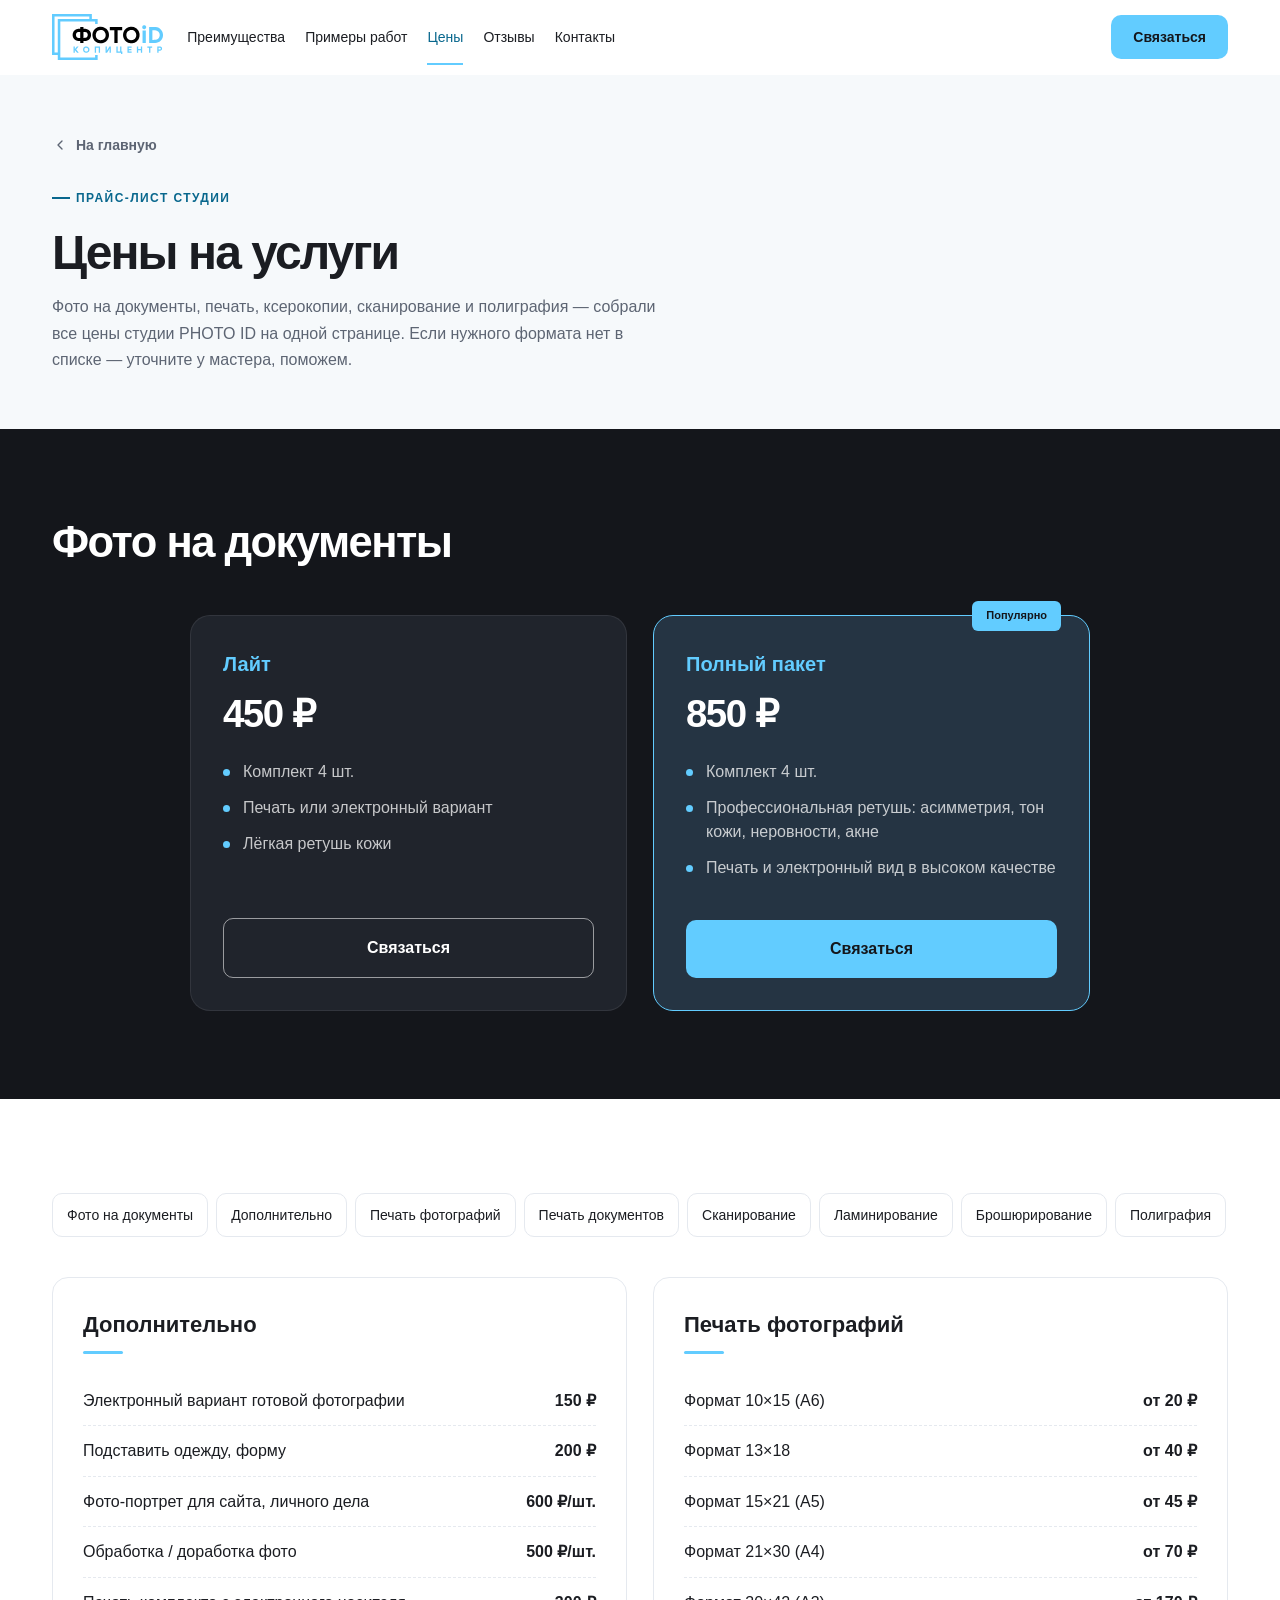
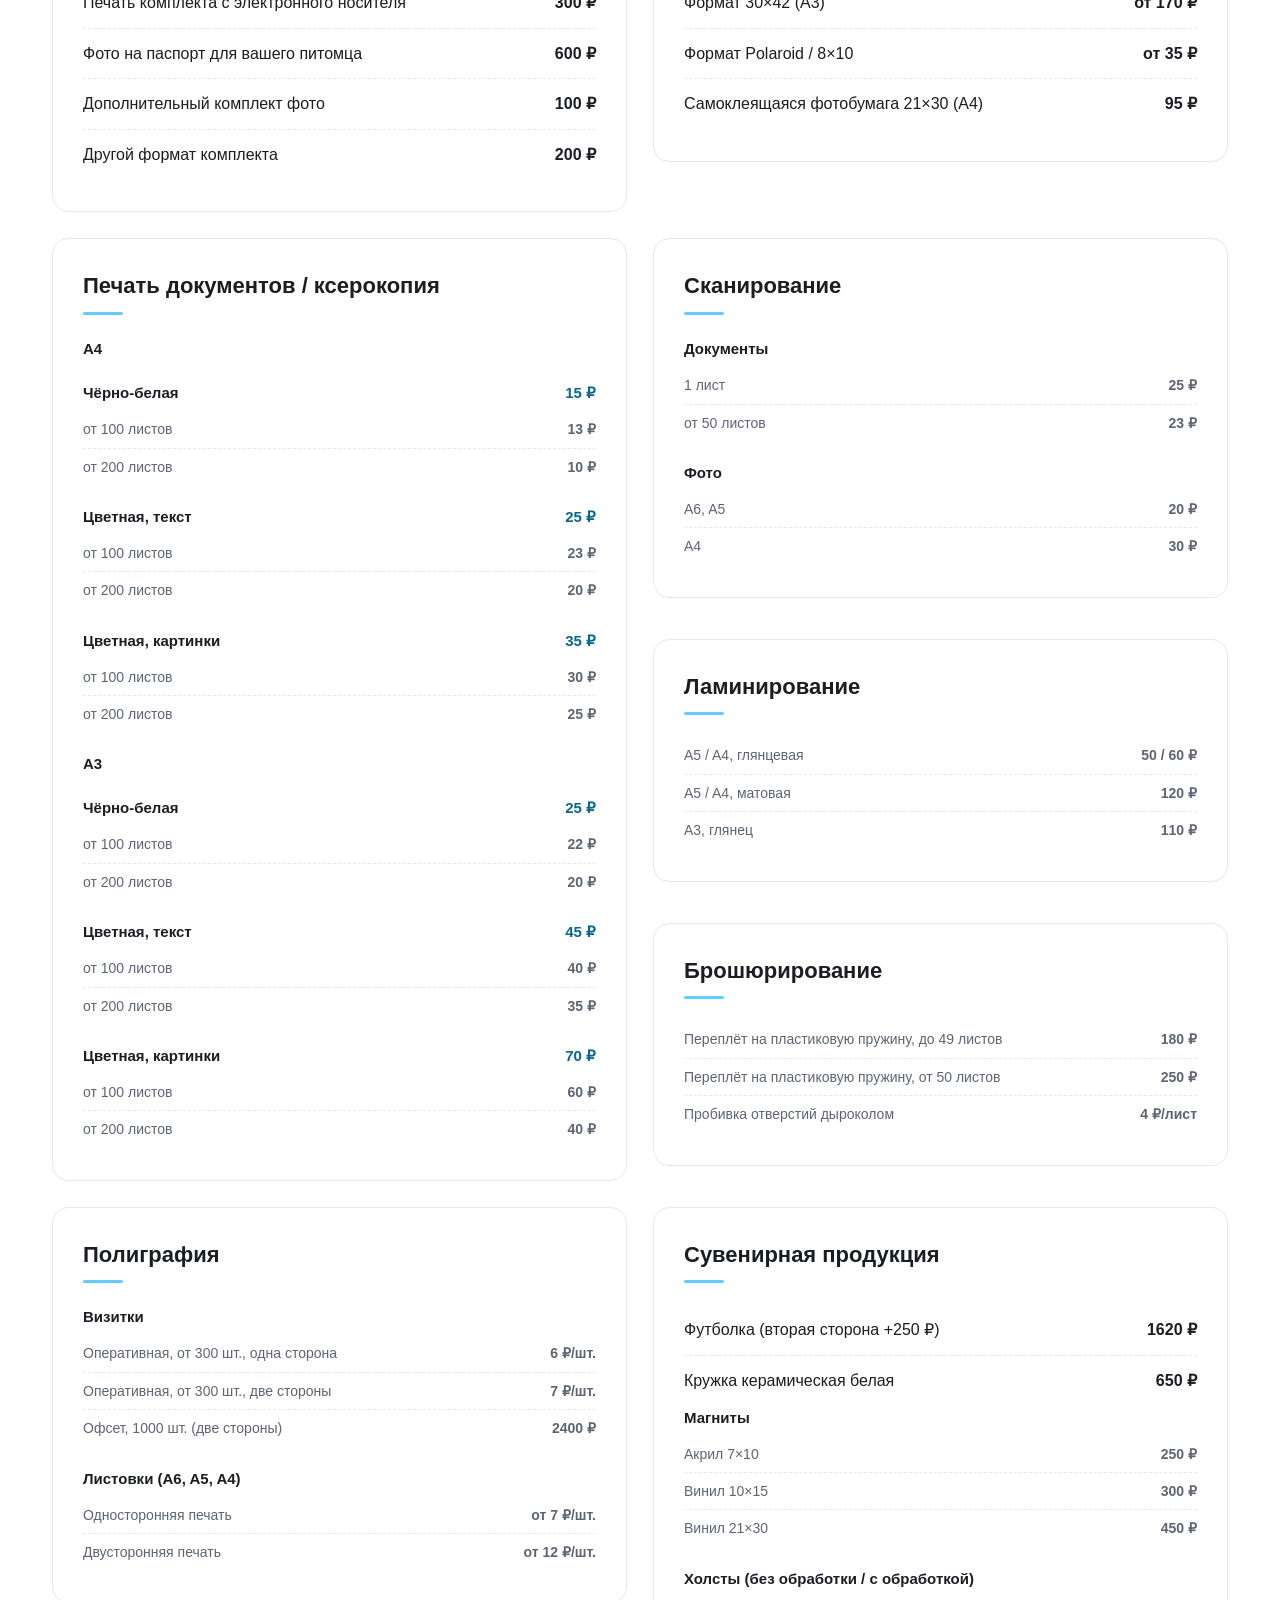
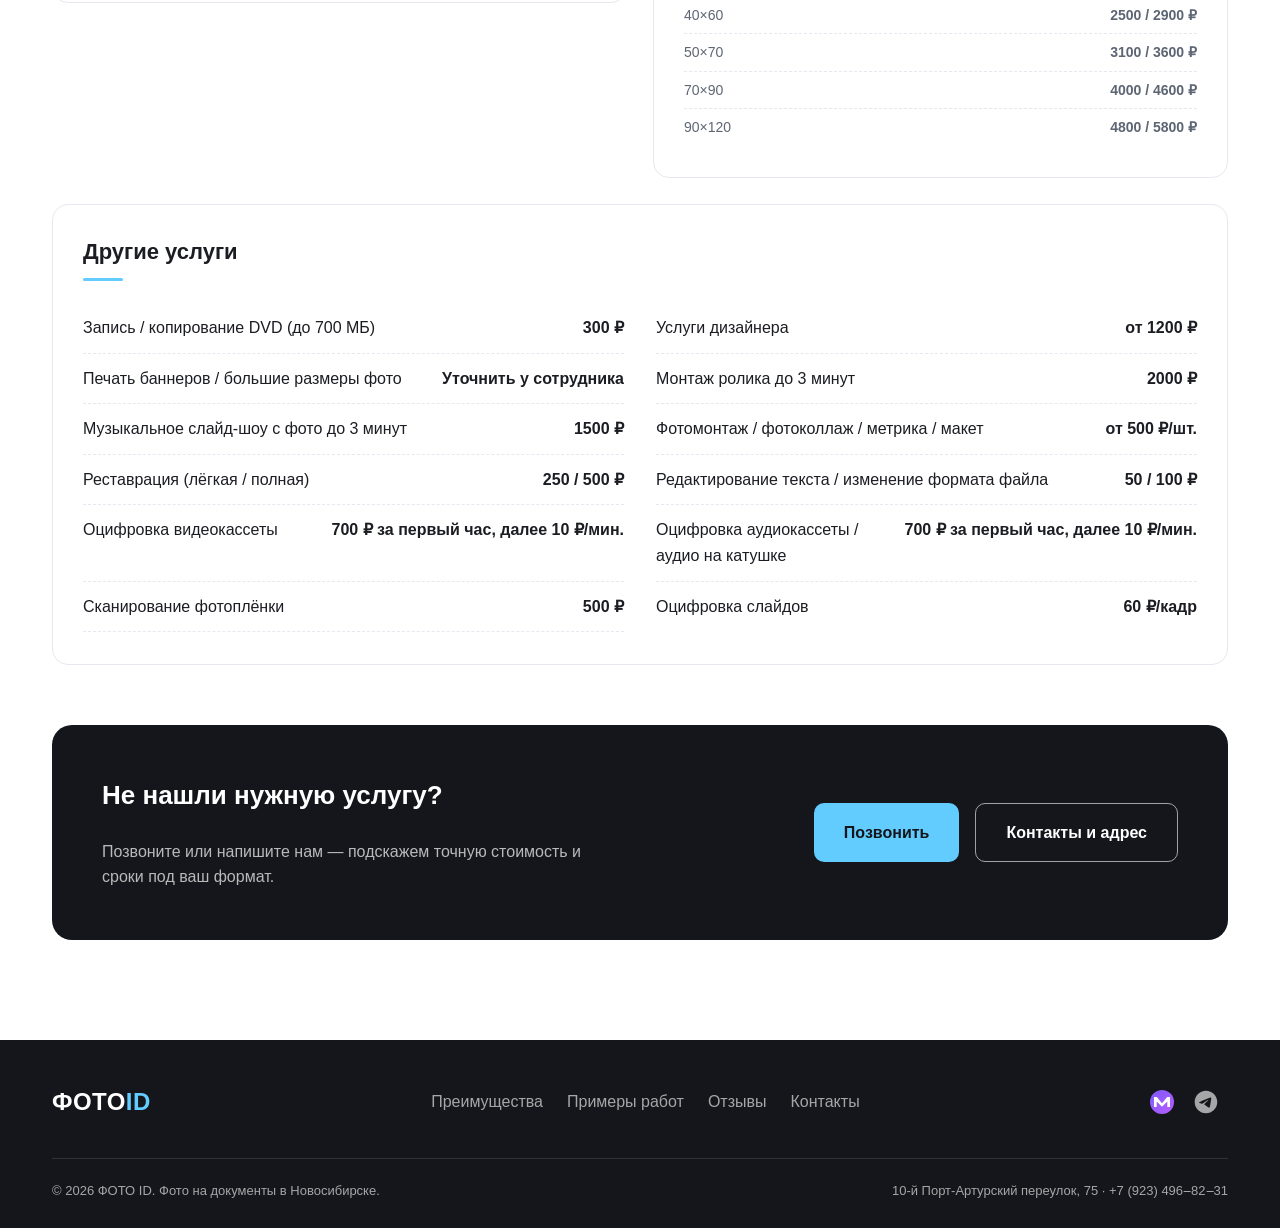
==== commit 9a8611e9: "feat: refresh PHOTO ID design, gallery and current pricing" ====
--- a/price.html
+++ b/price.html
@@ -9,27 +9,23 @@
     />
     <title>Прайс-лист — PHOTO ID</title>
     <link rel="icon" href="images/logo.svg" type="image/svg+xml" />
-    <link rel="preconnect" href="https://fonts.googleapis.com" />
-    <link rel="preconnect" href="https://fonts.gstatic.com" crossorigin />
-    <link
-      href="https://fonts.googleapis.com/css2?family=Montserrat:wght@400;500;600;700;800&display=swap"
-      rel="stylesheet"
-    />
+    <meta name="theme-color" content="#f8fafc" />
     <link rel="stylesheet" href="css/style.css" />
     <link rel="stylesheet" href="css/effects.css" />
   </head>
   <body>
+    <a href="#main" class="visually-hidden">Перейти к содержимому</a>
     <header class="site-header" id="site-header">
       <div class="site-header__container">
         <a href="index.html" class="logo">
           <img src="images/logo.svg" alt="PHOTO ID — фото на документы" width="140" height="58" />
         </a>
 
-        <nav class="main-nav" id="main-nav">
+        <nav class="main-nav" id="main-nav" aria-label="Основная навигация">
           <ul class="main-nav__list">
             <li><a href="index.html#advantages">Преимущества</a></li>
             <li><a href="index.html#examples">Примеры работ</a></li>
-            <li><a href="index.html#process">Как это работает</a></li>
+            <li><a href="price.html" aria-current="page">Цены</a></li>
             <li><a href="index.html#reviews">Отзывы</a></li>
             <li><a href="index.html#contacts">Контакты</a></li>
           </ul>
@@ -45,7 +41,7 @@
               </svg>
               <span>+7 (923) 496‒82‒31</span>
             </a>
-            <a href="index.html#contacts" class="btn btn--primary btn--sm">связаться с нами</a>
+            <a href="index.html#contacts" class="btn btn--primary btn--sm">Связаться</a>
           </div>
         </nav>
 
@@ -57,7 +53,7 @@
 
     <div class="nav-overlay" id="nav-overlay"></div>
 
-    <main id="main">
+    <main id="main" tabindex="-1">
       <section class="price-hero">
         <div class="price-hero__container">
           <a href="index.html" class="back-link">
@@ -66,7 +62,7 @@
             </svg>
             На главную
           </a>
-          <p class="eyebrow">Прайс-лист</p>
+          <p class="eyebrow">Прайс-лист студии</p>
           <h1 class="price-hero__title">Цены на услуги</h1>
           <p class="price-hero__text">
             Фото на документы, печать, ксерокопии, сканирование и полиграфия — собрали все цены студии PHOTO ID на одной
@@ -75,7 +71,7 @@
         </div>
       </section>
 
-      <section class="pricing" aria-label="Фото на документы — пакеты">
+      <section class="pricing" id="document-prices" aria-label="Фото на документы — пакеты">
         <div class="pricing__container">
           <h2 class="common-title">Фото на документы</h2>
 
@@ -88,7 +84,7 @@
                 <li>Печать или электронный вариант</li>
                 <li>Лёгкая ретушь кожи</li>
               </ul>
-              <a href="index.html#contacts" class="btn btn--outline btn--block">связаться с нами</a>
+              <a href="index.html#contacts" class="btn btn--outline btn--block">Связаться</a>
             </article>
 
             <article class="price-card price-card--popular">
@@ -100,7 +96,7 @@
                 <li>Профессиональная ретушь: асимметрия, тон кожи, неровности, акне</li>
                 <li>Печать и электронный вид в высоком качестве</li>
               </ul>
-              <a href="index.html#contacts" class="btn btn--primary btn--block">связаться с нами</a>
+              <a href="index.html#contacts" class="btn btn--primary btn--block">Связаться</a>
             </article>
           </div>
         </div>
@@ -108,8 +104,20 @@
 
       <section class="price-section">
         <div class="price-section__container">
+          <nav class="price-categories" aria-label="Разделы прайса">
+            <a href="#document-prices">Фото на документы</a>
+            <a href="#extras">Дополнительно</a>
+            <a href="#photo-print">Печать фотографий</a>
+            <a href="#document-print">Печать документов</a>
+            <a href="#scan">Сканирование</a>
+            <a href="#lamination">Ламинирование</a>
+            <a href="#binding">Брошюрирование</a>
+            <a href="#printing">Полиграфия</a>
+            <a href="#gifts">Сувенирная продукция</a>
+            <a href="#other">Другие услуги</a>
+          </nav>
           <div class="price-grid">
-            <article class="price-block">
+            <article class="price-block" id="extras">
               <h2 class="price-block__title">Дополнительно</h2>
               <ul class="price-table">
                 <li class="price-row"><span>Электронный вариант готовой фотографии</span><b>150 ₽</b></li>
@@ -117,13 +125,13 @@
                 <li class="price-row"><span>Фото-портрет для сайта, личного дела</span><b>600 ₽/шт.</b></li>
                 <li class="price-row"><span>Обработка / доработка фото</span><b>500 ₽/шт.</b></li>
                 <li class="price-row"><span>Печать комплекта с электронного носителя</span><b>300 ₽</b></li>
-                <li class="price-row"><span>Фото на документы для вашего питомца</span><b>600 ₽</b></li>
+                <li class="price-row"><span>Фото на паспорт для вашего питомца</span><b>600 ₽</b></li>
                 <li class="price-row"><span>Дополнительный комплект фото</span><b>100 ₽</b></li>
                 <li class="price-row"><span>Другой формат комплекта</span><b>200 ₽</b></li>
               </ul>
             </article>
 
-            <article class="price-block">
+            <article class="price-block" id="photo-print">
               <h2 class="price-block__title">Печать фотографий</h2>
               <ul class="price-table">
                 <li class="price-row"><span>Формат 10×15 (А6)</span><b>от 20 ₽</b></li>
@@ -136,50 +144,50 @@
               </ul>
             </article>
 
-            <article class="price-block">
+            <article class="price-block" id="document-print">
               <h2 class="price-block__title">Печать документов / ксерокопия</h2>
 
               <h3 class="price-group-title">A4</h3>
-              <h3 class="price-group-title">Чёрно-белая, 1 прогон <b>15 ₽</b></h3>
-              <ul class="price-table price-table--sub">
-                <li class="price-row"><span>от 100 шт.</span><b>13 ₽</b></li>
-                <li class="price-row"><span>от 200 шт.</span><b>10 ₽</b></li>
+              <h3 class="price-group-title">Чёрно-белая <b>15 ₽</b></h3>
+              <ul class="price-table price-table--sub">
+                <li class="price-row"><span>от 100 листов</span><b>13 ₽</b></li>
+                <li class="price-row"><span>от 200 листов</span><b>10 ₽</b></li>
               </ul>
               <h3 class="price-group-title">Цветная, текст <b>25 ₽</b></h3>
               <ul class="price-table price-table--sub">
-                <li class="price-row"><span>от 100 шт.</span><b>23 ₽</b></li>
-                <li class="price-row"><span>от 200 шт.</span><b>20 ₽</b></li>
+                <li class="price-row"><span>от 100 листов</span><b>23 ₽</b></li>
+                <li class="price-row"><span>от 200 листов</span><b>20 ₽</b></li>
               </ul>
               <h3 class="price-group-title">Цветная, картинки <b>35 ₽</b></h3>
               <ul class="price-table price-table--sub">
-                <li class="price-row"><span>от 100 шт.</span><b>30 ₽</b></li>
-                <li class="price-row"><span>от 200 шт.</span><b>25 ₽</b></li>
+                <li class="price-row"><span>от 100 листов</span><b>30 ₽</b></li>
+                <li class="price-row"><span>от 200 листов</span><b>25 ₽</b></li>
               </ul>
 
               <h3 class="price-group-title">A3</h3>
-              <h3 class="price-group-title">Чёрно-белая, 1 прогон <b>25 ₽</b></h3>
-              <ul class="price-table price-table--sub">
-                <li class="price-row"><span>от 100 шт.</span><b>22 ₽</b></li>
-                <li class="price-row"><span>от 200 шт.</span><b>20 ₽</b></li>
+              <h3 class="price-group-title">Чёрно-белая <b>25 ₽</b></h3>
+              <ul class="price-table price-table--sub">
+                <li class="price-row"><span>от 100 листов</span><b>22 ₽</b></li>
+                <li class="price-row"><span>от 200 листов</span><b>20 ₽</b></li>
               </ul>
               <h3 class="price-group-title">Цветная, текст <b>45 ₽</b></h3>
               <ul class="price-table price-table--sub">
-                <li class="price-row"><span>от 100 шт.</span><b>40 ₽</b></li>
-                <li class="price-row"><span>от 200 шт.</span><b>35 ₽</b></li>
+                <li class="price-row"><span>от 100 листов</span><b>40 ₽</b></li>
+                <li class="price-row"><span>от 200 листов</span><b>35 ₽</b></li>
               </ul>
               <h3 class="price-group-title">Цветная, картинки <b>70 ₽</b></h3>
               <ul class="price-table price-table--sub">
-                <li class="price-row"><span>от 100 шт.</span><b>60 ₽</b></li>
-                <li class="price-row"><span>от 200 шт.</span><b>40 ₽</b></li>
-              </ul>
-            </article>
-
-            <article class="price-block">
+                <li class="price-row"><span>от 100 листов</span><b>60 ₽</b></li>
+                <li class="price-row"><span>от 200 листов</span><b>40 ₽</b></li>
+              </ul>
+            </article>
+
+            <article class="price-block" id="scan">
               <h2 class="price-block__title">Сканирование</h2>
               <h3 class="price-group-title">Документы</h3>
               <ul class="price-table price-table--sub">
-                <li class="price-row"><span>1 прогон</span><b>25 ₽</b></li>
-                <li class="price-row"><span>от 50 шт.</span><b>23 ₽</b></li>
+                <li class="price-row"><span>1 лист</span><b>25 ₽</b></li>
+                <li class="price-row"><span>от 50 листов</span><b>23 ₽</b></li>
               </ul>
               <h3 class="price-group-title">Фото</h3>
               <ul class="price-table price-table--sub">
@@ -188,7 +196,7 @@
               </ul>
             </article>
 
-            <article class="price-block">
+            <article class="price-block" id="lamination">
               <h2 class="price-block__title">Ламинирование</h2>
               <ul class="price-table price-table--sub">
                 <li class="price-row"><span>A5 / A4, глянцевая</span><b>50 / 60 ₽</b></li>
@@ -197,7 +205,7 @@
               </ul>
             </article>
 
-            <article class="price-block">
+            <article class="price-block" id="binding">
               <h2 class="price-block__title">Брошюрирование</h2>
               <ul class="price-table price-table--sub">
                 <li class="price-row"><span>Переплёт на пластиковую пружину, до 49 листов</span><b>180 ₽</b></li>
@@ -206,7 +214,7 @@
               </ul>
             </article>
 
-            <article class="price-block">
+            <article class="price-block" id="printing">
               <h2 class="price-block__title">Полиграфия</h2>
               <h3 class="price-group-title">Визитки</h3>
               <ul class="price-table price-table--sub">
@@ -221,7 +229,7 @@
               </ul>
             </article>
 
-            <article class="price-block">
+            <article class="price-block" id="gifts">
               <h2 class="price-block__title">Сувенирная продукция</h2>
               <ul class="price-table">
                 <li class="price-row"><span>Футболка (вторая сторона +250 ₽)</span><b>1620 ₽</b></li>
@@ -242,18 +250,19 @@
               </ul>
             </article>
 
-            <article class="price-block">
+            <article class="price-block" id="other">
               <h2 class="price-block__title">Другие услуги</h2>
               <ul class="price-table">
-                <li class="price-row"><span>Запись на DVD (до 700 МБ)</span><b>300 ₽</b></li>
-                <li class="price-row"><span>Перенос файлов с DVD на USB / Email (500 МБ)</span><b>80 ₽</b></li>
+                <li class="price-row"><span>Запись / копирование DVD (до 700 МБ)</span><b>300 ₽</b></li>
                 <li class="price-row"><span>Услуги дизайнера</span><b>от 1200 ₽</b></li>
-                <li class="price-row"><span>Печать баннеров / большие размеры фото</span><b>уточнять</b></li>
+                <li class="price-row"><span>Печать баннеров / большие размеры фото</span><b>Уточнить у сотрудника</b></li>
+                <li class="price-row"><span>Монтаж ролика до 3 минут</span><b>2000 ₽</b></li>
+                <li class="price-row"><span>Музыкальное слайд-шоу с фото до 3 минут</span><b>1500 ₽</b></li>
                 <li class="price-row"><span>Фотомонтаж / фотоколлаж / метрика / макет</span><b>от 500 ₽/шт.</b></li>
                 <li class="price-row"><span>Реставрация (лёгкая / полная)</span><b>250 / 500 ₽</b></li>
                 <li class="price-row"><span>Редактирование текста / изменение формата файла</span><b>50 / 100 ₽</b></li>
-                <li class="price-row"><span>Оцифровка видеокассеты</span><b>700 ₽/час, далее 10 ₽/мин.</b></li>
-                <li class="price-row"><span>Оцифровка аудиокассеты / аудио на катушке</span><b>500 ₽</b></li>
+                <li class="price-row"><span>Оцифровка видеокассеты</span><b>700 ₽ за первый час, далее 10 ₽/мин.</b></li>
+                <li class="price-row"><span>Оцифровка аудиокассеты / аудио на катушке</span><b>700 ₽ за первый час, далее 10 ₽/мин.</b></li>
                 <li class="price-row"><span>Сканирование фотоплёнки</span><b>500 ₽</b></li>
                 <li class="price-row"><span>Оцифровка слайдов</span><b>60 ₽/кадр</b></li>
               </ul>
@@ -328,7 +337,7 @@
           stroke-linejoin="round"
         />
       </svg>
-      связаться с нами
+      Позвонить в студию
     </a>
 
     <script src="js/main.js" defer></script>
--- a/css/style.css
+++ b/css/style.css
@@ -44,22 +44,21 @@
 
 html,
 body {
-  height: 100%;
+  min-height: 100%;
 }
 
 html {
   scroll-behavior: smooth;
-  overflow-x: hidden;
 }
 
 body {
-  font-family: "Carvist", "Helvetica Neue", Arial, sans-serif;
+  font-family: "Segoe UI", -apple-system, BlinkMacSystemFont, Arial, sans-serif;
   font-weight: 400;
   font-style: normal;
-  line-height: 1.4;
+  line-height: 1.6;
+  font-size: 16px;
   color: var(--color-text);
   background: var(--color-white);
-  overflow-x: hidden;
 }
 
 .marquee {
@@ -96,8 +95,8 @@
 /* ===== Design tokens ===== */
 :root {
   --color-accent: #62ccff;
-  --color-accent-dark: #1ea2da;
-  --color-accent-darker: #0c7fb0;
+  --color-accent-dark: #08739e;
+  --color-accent-darker: #08678d;
   --color-accent-light: #e9f8ff;
   --color-black: #14161b;
   --color-dark: #1c1f26;
@@ -109,14 +108,27 @@
   --color-text: #1b1d22;
   --color-text-muted: #5d6573;
 
-  --container-width: 1320px;
-  --radius-xl: 28px;
-  --radius-lg: 22px;
-  --radius-md: 16px;
+  --container-width: 1240px;
+  --radius-xl: 20px;
+  --radius-lg: 16px;
+  --radius-md: 12px;
   --radius-sm: 10px;
   --shadow-sm: 0 6px 18px -10px rgba(20, 22, 27, 0.18);
-  --shadow-card: 0 24px 48px -28px rgba(15, 23, 42, 0.4);
-  --header-height: 84px;
+  --shadow-card: 0 16px 36px -24px rgba(15, 23, 42, 0.25);
+  --header-height: 80px;
+  --space-1: 4px;
+  --space-2: 8px;
+  --space-3: 12px;
+  --space-4: 16px;
+  --space-6: 24px;
+  --space-8: 32px;
+  --space-12: 48px;
+  --space-section: clamp(56px, 7vw, 88px);
+  --font-small: 14px;
+  --font-body: 16px;
+  --font-lead: 18px;
+  --color-focus: #08678d;
+  --color-error: #ad263c;
 }
 
 [class*="__container"] {
@@ -168,7 +180,8 @@
   justify-content: center;
   gap: 8px;
   padding: 16px 30px;
-  border-radius: 999px;
+  border-radius: var(--radius-sm);
+  min-height: 48px;
   font-weight: 600;
   font-size: 16px;
   white-space: nowrap;
@@ -181,18 +194,18 @@
 .btn--primary {
   background: var(--color-accent);
   color: var(--color-black);
-  box-shadow: 0 16px 30px -14px rgba(98, 204, 255, 0.7);
+  box-shadow: none;
 }
 .btn--primary:hover {
   background: var(--color-accent-dark);
   color: #fff;
   transform: translateY(-2px);
-  box-shadow: 0 20px 34px -14px rgba(98, 204, 255, 0.8);
+  box-shadow: none;
 }
 .btn--outline {
   background: transparent;
   color: var(--color-text);
-  border: 2px solid var(--color-text);
+  border: 1px solid var(--color-border);
 }
 .btn--outline:hover {
   background: var(--color-text);
@@ -220,8 +233,7 @@
   position: sticky;
   top: 0;
   z-index: 1000;
-  background: rgba(255, 255, 255, 0.88);
-  backdrop-filter: blur(14px);
+  background: #fff;
   border-bottom: 1px solid transparent;
   transition: 0.25s ease;
   transition-property: box-shadow, border-color, background-color;
@@ -260,8 +272,8 @@
 .main-nav__list {
   display: flex;
   align-items: center;
-  gap: 28px;
-  flex-wrap: wrap;
+  gap: 20px;
+  flex-wrap: nowrap;
 }
 .main-nav__list a {
   font-size: 15px;
@@ -333,8 +345,9 @@
   justify-content: center;
   align-items: flex-end;
   gap: 6px;
-  width: 30px;
-  height: 24px;
+  width: 44px;
+  height: 44px;
+  padding: 10px;
   flex-shrink: 0;
   z-index: 1100;
 }
@@ -364,7 +377,7 @@
   opacity: 0;
   pointer-events: none;
   transition: opacity 0.3s ease;
-  z-index: 999;
+  z-index: 900;
 }
 .nav-overlay.is-active {
   opacity: 1;
@@ -374,13 +387,13 @@
 /* ===== Hero ===== */
 .hero {
   position: relative;
-  background: linear-gradient(180deg, #ffffff 0%, var(--color-gray-50) 100%);
+  background: var(--color-gray-50);
   overflow: hidden;
 }
 .hero__container {
   max-width: var(--container-width);
   margin: 0 auto;
-  padding: 64px 32px 90px;
+  padding: 64px 32px;
   display: grid;
   grid-template-columns: 1.05fr 0.95fr;
   align-items: center;
@@ -392,12 +405,18 @@
 
 .hero__title {
   overflow-wrap: break-word;
-  font-size: clamp(34px, 4.6vw, 56px);
+  text-wrap: balance;
+  font-size: clamp(38px, 4.7vw, 64px);
+  letter-spacing: -0.045em;
   font-weight: 700;
   color: var(--color-text);
   line-height: 1.12;
   margin-bottom: 18px;
 }
+.nowrap {
+  white-space: normal;
+}
+
 .hero__title span {
   color: var(--color-accent-darker);
 }
@@ -417,8 +436,8 @@
 .hero__cta {
   display: flex;
   flex-wrap: wrap;
-  gap: 16px;
-  margin-bottom: 38px;
+  gap: 12px;
+  margin-bottom: 28px;
 }
 .hero__badges {
   display: flex;
@@ -448,24 +467,16 @@
   justify-content: center;
   align-items: flex-end;
   min-width: 0;
-  height: 100%;
-}
-.hero__media-blob {
-  position: absolute;
-  width: 86%;
-  height: 92%;
-  background: linear-gradient(160deg, var(--color-accent) 0%, #bdeaff 100%);
-  border-radius: 38% 62% 60% 40% / 45% 40% 60% 55%;
-  top: 0;
-  right: 0;
-  z-index: 0;
+  height: auto;
+  flex-direction: column;
+  align-items: center;
 }
 .hero__image {
   position: relative;
   z-index: 1;
   width: 100%;
   max-width: 420px;
-  height: 480px;
+  height: auto;
   background: #fff;
   border-radius: var(--radius-xl);
   box-shadow: var(--shadow-card);
@@ -476,7 +487,7 @@
 /* ===== Advantages ===== */
 .advantages {
   background: var(--color-gray-50);
-  padding: 100px 0;
+  padding: var(--space-section) 0;
 }
 .advantages__container {
   max-width: var(--container-width);
@@ -485,7 +496,7 @@
   text-align: center;
 }
 .advantages__grid {
-  margin-top: 50px;
+  margin-top: var(--space-12);
   display: grid;
   grid-template-columns: repeat(3, 1fr);
   gap: 26px;
@@ -494,13 +505,14 @@
 .advantage-card {
   background: #fff;
   border-radius: var(--radius-lg);
-  padding: 34px 28px;
+  padding: var(--space-8);
+  border: 1px solid var(--color-border);
   box-shadow: var(--shadow-sm);
   transition: 0.25s ease;
   transition-property: transform, box-shadow;
 }
 .advantage-card:hover {
-  transform: translateY(-6px);
+  transform: translateY(-2px);
   box-shadow: var(--shadow-card);
 }
 .advantage-card__icon {
@@ -525,14 +537,14 @@
   color: var(--color-text);
 }
 .advantage-card p {
-  font-size: 14.5px;
+  font-size: var(--font-body);
   line-height: 1.6;
   color: var(--color-text-muted);
 }
 
 /* ===== Examples / compare slider / gallery ===== */
 .examples {
-  padding: 100px 0 110px;
+  padding: var(--space-section) 0;
 }
 .examples__container {
   text-align: center;
@@ -549,8 +561,8 @@
 .examples .compare-container {
   position: relative;
   width: 100%;
-  max-width: 880px;
-  aspect-ratio: 16 / 9;
+  max-width: 960px;
+  aspect-ratio: 4096 / 2160;
   overflow: hidden;
   border-radius: var(--radius-xl);
   box-shadow: var(--shadow-card);
@@ -561,7 +573,7 @@
   left: 0;
   width: 100%;
   height: 100%;
-  object-fit: cover;
+  object-fit: contain;
   user-select: none;
   pointer-events: none;
 }
@@ -572,9 +584,9 @@
   position: absolute;
   top: 0;
   left: 50%;
-  width: 3px;
+  width: 44px;
   height: 100%;
-  background: #fff;
+  background: transparent;
   cursor: ew-resize;
   transform: translateX(-50%);
   z-index: 2;
@@ -621,7 +633,7 @@
 }
 
 .examples__gallery-head {
-  margin-top: 110px;
+  margin-top: 72px;
   margin-bottom: 10px;
 }
 
@@ -634,17 +646,23 @@
   margin: 40px auto 0;
 }
 .carousel-track-wrapper {
-  overflow: hidden;
+  overflow-x: auto;
+  overflow-y: hidden;
+  scroll-snap-type: x mandatory;
+  scrollbar-width: thin;
+  scrollbar-color: var(--color-accent-darker) var(--color-gray-100);
+  min-width: 0;
   width: 100%;
 }
 .carousel-track {
   display: flex;
   gap: 22px;
-  transition: transform 0.35s ease-in-out;
+  padding-bottom: 12px;
 }
 .carousel-item {
   width: calc((100% - 3 * 22px) / 4);
-  aspect-ratio: 3 / 4.6;
+  aspect-ratio: 2 / 3;
+  scroll-snap-align: start;
   flex-shrink: 0;
   border-radius: var(--radius-md);
   overflow: hidden;
@@ -653,7 +671,8 @@
 .carousel-item img {
   width: 100%;
   height: 100%;
-  object-fit: cover;
+  object-fit: contain;
+  background: var(--color-gray-50);
   display: block;
 }
 
@@ -684,7 +703,7 @@
 /* ===== Process ===== */
 .process {
   background: var(--color-gray-50);
-  padding: 100px 0;
+  padding: var(--space-section) 0;
 }
 .process__container {
   max-width: var(--container-width);
@@ -693,17 +712,16 @@
   text-align: center;
 }
 .process__list {
-  margin-top: 50px;
+  margin-top: var(--space-12);
   display: grid;
   grid-template-columns: repeat(4, 1fr);
   gap: 26px;
   text-align: left;
 }
 .process-step {
-  background: #fff;
-  border-radius: var(--radius-lg);
-  padding: 30px 26px;
-  box-shadow: var(--shadow-sm);
+  background: transparent;
+  border-top: 1px solid var(--color-border);
+  padding: 24px 0;
 }
 .process-step__num {
   display: flex;
@@ -711,7 +729,7 @@
   justify-content: center;
   width: 52px;
   height: 52px;
-  border-radius: 14px;
+  border-radius: 50%;
   background: var(--color-black);
   color: var(--color-accent);
   font-weight: 700;
@@ -724,7 +742,7 @@
   margin-bottom: 8px;
 }
 .process-step p {
-  font-size: 14.5px;
+  font-size: var(--font-body);
   color: var(--color-text-muted);
   line-height: 1.6;
 }
@@ -733,7 +751,7 @@
 .pricing {
   background: var(--color-black);
   color: #fff;
-  padding: 100px 0;
+  padding: var(--space-section) 0;
 }
 .pricing__container {
   max-width: var(--container-width);
@@ -745,7 +763,7 @@
   color: #fff;
 }
 .pricing__grid {
-  margin-top: 50px;
+  margin-top: var(--space-12);
   display: grid;
   grid-template-columns: repeat(3, 1fr);
   gap: 26px;
@@ -768,7 +786,7 @@
 }
 .price-card--popular {
   border-color: var(--color-accent);
-  box-shadow: 0 0 0 1px var(--color-accent), 0 30px 50px -28px rgba(98, 204, 255, 0.45);
+  box-shadow: none;
 }
 .price-card__badge {
   position: absolute;
@@ -802,7 +820,7 @@
   position: relative;
   padding-left: 26px;
   margin-bottom: 12px;
-  font-size: 14.5px;
+  font-size: var(--font-body);
   line-height: 1.5;
   color: rgba(255, 255, 255, 0.75);
 }
@@ -867,7 +885,7 @@
 
 /* ===== Feedback ===== */
 .feedback {
-  padding: 100px 0;
+  padding: var(--space-section) 0;
   text-align: center;
 }
 .feedback__subtitle {
@@ -883,7 +901,7 @@
 /* ===== FAQ ===== */
 .faq {
   background: var(--color-gray-50);
-  padding: 100px 0;
+  padding: var(--space-section) 0;
 }
 .faq__container {
   max-width: 860px;
@@ -892,7 +910,7 @@
   text-align: center;
 }
 .faq .accordion {
-  margin-top: 50px;
+  margin-top: var(--space-12);
   text-align: left;
 }
 .faq .accordion-item,
@@ -929,11 +947,7 @@
   transform: rotate(-135deg);
 }
 .accordion-content {
-  max-height: 0;
-  overflow: hidden;
-  opacity: 0;
-  padding: 0 24px;
-  transition: max-height 0.4s ease, opacity 0.4s ease, padding 0.4s ease;
+  padding: 0 24px 22px;
 }
 .accordion-content p {
   color: var(--color-text-muted);
@@ -941,20 +955,18 @@
   line-height: 1.65;
 }
 .accordion-item.active .accordion-content {
-  max-height: 420px;
-  opacity: 1;
   padding: 0 24px 22px;
 }
 
 /* ===== Contacts / map ===== */
 .where {
-  padding: 100px 0 110px;
+  padding: var(--space-section) 0;
 }
 .where__container {
   text-align: center;
 }
 .where__layout {
-  margin-top: 50px;
+  margin-top: var(--space-12);
   display: grid;
   grid-template-columns: 0.85fr 1.15fr;
   gap: 28px;
@@ -1013,7 +1025,9 @@
 .where__map.map {
   border-radius: var(--radius-xl);
   overflow: hidden;
-  border: 3px solid var(--color-accent);
+  border: 1px solid var(--color-border);
+  display: grid;
+  grid-template-rows: 1fr auto;
   min-height: 360px;
 }
 .where__map iframe {
@@ -1058,7 +1072,7 @@
   gap: 22px;
 }
 .footer-nav a {
-  font-size: 14.5px;
+  font-size: var(--font-body);
   transition: color 0.2s ease;
 }
 .footer-nav a:hover {
@@ -1091,7 +1105,7 @@
 /* ===== Price page ===== */
 .price-hero {
   padding: 56px 0 50px;
-  background: linear-gradient(180deg, #ffffff 0%, var(--color-gray-50) 100%);
+  background: var(--color-gray-50);
 }
 .price-hero__container {
   max-width: var(--container-width);
@@ -1193,9 +1207,9 @@
   display: flex;
   justify-content: space-between;
   gap: 14px;
-  padding: 10px 0;
+  padding: 12px 0;
   border-bottom: 1px dashed var(--color-border);
-  font-size: 14.5px;
+  font-size: var(--font-body);
   color: var(--color-text);
 }
 .price-row:last-child {
@@ -1207,7 +1221,7 @@
 }
 .price-table--sub .price-row {
   padding: 7px 0;
-  font-size: 13.5px;
+  font-size: var(--font-small);
   color: var(--color-text-muted);
 }
 
@@ -1304,12 +1318,12 @@
   }
 }
 
-@media (max-width: 992px) {
-  .main-nav {
+@media (max-width: 1199px) {
+  .js .main-nav {
     position: fixed;
     top: 0;
     right: 0;
-    height: 100vh;
+    height: 100dvh;
     width: min(86vw, 380px);
     background: #fff;
     flex-direction: column;
@@ -1318,11 +1332,13 @@
     gap: 0;
     padding: 110px 32px 40px;
     transform: translateX(100%);
-    transition: transform 0.35s ease;
-    z-index: 1050;
+    visibility: hidden;
+    transition: transform 0.25s ease, visibility 0.25s;
+    z-index: 1300;
     overflow-y: auto;
   }
   .main-nav.is-open {
+    visibility: visible;
     transform: translateX(0);
     box-shadow: -20px 0 50px -20px rgba(0, 0, 0, 0.3);
   }
@@ -1348,31 +1364,9 @@
   .header__icons {
     display: none;
   }
-  .burger {
+  .js .burger {
     display: flex;
-  }
-
-  .hero__container {
-    grid-template-columns: 1fr;
-    text-align: center;
-    padding-top: 48px;
-  }
-  .hero__description {
     margin-left: auto;
-    margin-right: auto;
-  }
-  .hero__cta {
-    justify-content: center;
-  }
-  .hero__badges {
-    align-items: center;
-  }
-  .hero__media {
-    margin-top: 48px;
-  }
-  .hero__image {
-    max-width: 360px;
-    height: 420px;
   }
 
   .where__layout {
@@ -1465,7 +1459,7 @@
   }
   .hero__image {
     max-width: min(280px, 100%);
-    height: 340px;
+    height: auto;
   }
 
   .common-title {
@@ -1473,7 +1467,7 @@
   }
 
   .examples .compare-container {
-    aspect-ratio: 4 / 5;
+    aspect-ratio: 4096 / 2160;
     border-radius: var(--radius-md);
   }
   .carousel {
@@ -1497,46 +1491,45 @@
     font-size: 15px;
   }
   .accordion-content {
-    padding: 0 18px;
+    padding: 0 18px 18px;
   }
   .accordion-item.active .accordion-content {
     padding: 0 18px 18px;
   }
 }
 
-/* ===== Fonts ===== */
-@font-face {
-  font-family: "Carvist";
-  src: url("../assets/fonts/TT-Carvist-Trial-Bold.woff") format("woff");
-  font-weight: 700;
-  font-style: normal;
-  font-display: swap;
-}
-@font-face {
-  font-family: "Carvist";
-  src: url("../assets/fonts/TT-Carvist-Trial-DemiBold.woff") format("woff");
-  font-weight: 600;
-  font-style: normal;
-  font-display: swap;
-}
-@font-face {
-  font-family: "Carvist";
-  src: url("../assets/fonts/TT-Carvist-Trial-Light.woff") format("woff");
-  font-weight: 300;
-  font-style: normal;
-  font-display: swap;
-}
-@font-face {
-  font-family: "Carvist";
-  src: url("../assets/fonts/TT-Carvist-Trial-Medium.woff") format("woff");
-  font-weight: 500;
-  font-style: normal;
-  font-display: swap;
-}
-@font-face {
-  font-family: "Carvist";
-  src: url("../assets/fonts/TT-Carvist-Trial-Regular.woff") format("woff");
-  font-weight: 400;
-  font-style: normal;
-  font-display: swap;
-}
+
+@media (max-width: 900px) {
+  .hero__container {
+    grid-template-columns: 1fr;
+    text-align: left;
+    padding-top: 40px;
+  }
+  .hero__badges {
+    align-items: flex-start;
+  }
+  .hero__badges li {
+    flex-direction: row;
+    align-items: flex-start;
+    text-align: left;
+    gap: 8px;
+  }
+  .hero__description {
+    margin-left: auto;
+    margin-right: auto;
+  }
+  .hero__cta {
+    justify-content: flex-start;
+  }
+  .hero__badges {
+    align-items: flex-start;
+  }
+  .hero__media {
+    margin-top: 0;
+  }
+  .hero__image {
+    max-width: 360px;
+    height: auto;
+  }
+
+}
--- a/css/effects.css
+++ b/css/effects.css
@@ -1,785 +1,208 @@
-@charset "UTF-8";
+/* Shared refinements. Component foundations and tokens live in style.css. */
+::selection { background: var(--color-accent); color: var(--color-black); }
+[hidden] { display: none !important; }
+:focus-visible { outline: 3px solid var(--color-focus); outline-offset: 4px; }
+main:focus, section:focus { outline: none; }
+.pricing :focus-visible, .site-footer :focus-visible, .price-cta :focus-visible { outline-color: var(--color-accent); }
+a, button { -webkit-tap-highlight-color: rgba(98, 204, 255, .25); }
+.btn { white-space: normal; text-align: center; }
+.btn--sm { min-height: 44px; }
+.btn:disabled, .arrow:disabled { cursor: default; opacity: .45; transform: none; }
+.arrow:disabled { background: var(--color-gray-100); color: var(--color-text-muted); border-color: var(--color-border); }
+.header__icon, .footer-socials a { width: 44px; height: 44px; align-items: center; justify-content: center; display: flex; }
+.header__icons, .footer-socials { gap: 0; }
+.main-nav__list a { display: inline-flex; align-items: center; min-height: 44px; white-space: nowrap; font-size: 14px; }
+.main-nav__list a.is-active, .main-nav__list a[aria-current="page"] { color: var(--color-accent-darker); }
+.main-nav__list a.is-active::after, .main-nav__list a[aria-current="page"]::after { width: 100%; }
+.main-nav__cta .btn { min-width: 116px; }
+.burger { position: relative; z-index: 1400; }
+.eyebrow { padding: 0; background: none; border-radius: 0; font-size: 12px; letter-spacing: .12em; line-height: 1.5; }
+.eyebrow::before { content: ""; width: 18px; height: 2px; background: currentColor; flex-shrink: 0; }
+.eyebrow--center { display: inline-flex; }
+.common-title { font-size: clamp(28px, 3.4vw, 44px); letter-spacing: -.035em; text-wrap: balance; }
+.advantages__container, .process__container, .pricing__container, .examples__container, .where__container { text-align: left; }
+.advantages .common-title, .process .common-title, .pricing .common-title, .examples .common-title, .where .common-title { text-align: left; }
+.hero__title span { display: block; }
+.hero__container { padding-block: 64px; }
+.hero__subtitle { font-size: clamp(18px, 2vw, 23px); }
+.hero__description { font-size: var(--font-lead); max-width: 540px; }
+.hero__badges { gap: var(--space-3); }
+.hero__badges .icon { width: 28px; height: 28px; padding: 5px; border-radius: 6px; }
+.hero__badges li { font-size: var(--font-small); }
+.hero__photo-frame { width: min(100%, 420px); position: relative; background: #fff; padding: 12px 12px 0; border: 1px solid var(--color-border); border-radius: var(--radius-lg); overflow: hidden; box-shadow: var(--shadow-card); }
+.hero__image { display: block; width: 100%; max-width: none; height: auto; border-radius: 8px 8px 0 0; box-shadow: none; object-fit: contain; }
+.hero__caption { width: min(100%, 420px); display: flex; justify-content: space-between; gap: 12px; font-size: 12px; color: var(--color-text-muted); margin-top: var(--space-4); }
+.marquee { background: #fff; border-block: 1px solid var(--color-border); padding: 22px 0; white-space: normal; }
+.marquee__track { max-width: var(--container-width); padding-inline: 32px; margin-inline: auto; display: flex; flex-wrap: wrap; gap: 12px 24px; }
+.marquee__item { font-size: 13px; color: var(--color-text-muted); display: inline-flex; align-items: center; gap: 24px; }
+.marquee__item > span { color: var(--color-accent-darker); }
+.metrics { padding: 40px 0; }
+.metrics__container { display: grid; grid-template-columns: repeat(4, minmax(0, 1fr)); gap: 24px; }
+.metric { padding: 8px 24px 8px 0; border-right: 1px solid var(--color-border); }
+.metric:last-child { border-right: 0; }
+.metric__value { font-size: clamp(28px, 3vw, 40px); font-weight: 700; letter-spacing: -.04em; line-height: 1.2; font-variant-numeric: tabular-nums; }
+.metric__label { margin-top: 8px; font-size: 13px; color: var(--color-text-muted); max-width: 220px; }
+.advantage-card h3, .process-step h3 { font-size: 20px; line-height: 1.35; }
+.advantage-card__icon { width: 44px; height: 44px; border-radius: var(--radius-sm); }
+.advantage-card__icon svg { width: 23px; height: 23px; }
+.advantage-card, .contact-card { box-shadow: none; }
+.advantage-card:hover { box-shadow: var(--shadow-sm); }
+.process-step p { font-size: var(--font-body); }
+.examples__subtitle { text-align: left; }
+.compare-container { background: var(--color-gray-50); touch-action: pan-y; }
+.slider-line::before { content: ""; position: absolute; inset: 0; width: 3px; margin: auto; background: #fff; box-shadow: 0 0 4px rgba(0,0,0,.4); }
+.slider-handle { position: relative; }
+.examples .slider-line:focus-visible { outline: none; }
+.slider-line:focus-visible .slider-handle { outline: 3px solid var(--color-focus); outline-offset: 4px; }
+.carousel { max-width: none; }
+.carousel-track-wrapper { overscroll-behavior-x: contain; }
+.carousel-item { border: 1px solid var(--color-border); box-shadow: none; }
+.pricing { position: relative; isolation: isolate; overflow: hidden; }
+.pricing .eyebrow { color: var(--color-accent); }
+.pricing__bg-video { position: absolute; inset: 0; width: 100%; height: 100%; object-fit: cover; opacity: .25; pointer-events: none; z-index: -2; }
+.pricing__overlay { position: absolute; inset: 0; background: rgba(20, 22, 27, .55); pointer-events: none; z-index: -1; }
+.pricing__container { position: relative; }
+.section-description { font-size: var(--font-body); color: #bfc6d1; max-width: 620px; }
+.price-card { padding: var(--space-8); }
+.price-card__name { font-size: 20px; }
+.price-card__price { font-size: clamp(32px, 3vw, 40px); letter-spacing: -.04em; line-height: 1.25; }
+.price-card--popular { background: #253443; }
+.price-card__badge { font-size: 11px; text-transform: none; letter-spacing: 0; border-radius: 6px; }
+.price-card__list li::before { width: 7px; height: 7px; top: 9px; }
+.price-card__list li { padding-left: 20px; }
+.pricing__extra { margin-top: 32px; padding: var(--space-8); gap: 24px; }
+.pricing__extra-list li { font-size: var(--font-small); }
+.reviews-status { max-width: 660px; margin: 0 auto 24px; padding: 24px; border: 1px solid var(--color-border); border-radius: var(--radius-md); color: var(--color-text-muted); background: var(--color-gray-50); }
+.reviews-status .btn { margin-top: 16px; }
+.sw-app:empty { display: none; }
+.feedback .sw-app { margin-bottom: 24px; }
+/* The provider injects inline sizes and its stylesheet after ours. Keep actual reviews readable. */
+#reviews .sw-app .sw-review-item { height: auto !important; min-height: 0 !important; background: #fff !important; border: 1px solid var(--color-border) !important; border-radius: var(--radius-md) !important; box-shadow: none !important; padding: 20px !important; }
+#reviews .sw-app .sw-review-item-message, #reviews .sw-app .sw-review-item-body { height: auto !important; max-height: none !important; overflow: visible !important; }
+#reviews .sw-app .sw-review-item-date, #reviews .sw-app .sw-reviews-count, #reviews .sw-app .sw-review-bottom a { color: var(--color-text-muted) !important; }
+#reviews .sw-app .sw-review-item-date { font-size: 12px !important; }
+#reviews .sw-app .sw-review-item-header { margin-bottom: 16px !important; }
+.text-link { display: inline-flex; gap: 8px; align-items: center; min-height: 44px; color: var(--color-accent-darker); font-weight: 600; text-decoration: underline; text-underline-offset: 4px; }
+.accordion-header { line-height: 1.5; }
+.accordion-header:hover { background: var(--color-gray-50); }
+.accordion-content:not([hidden]) { animation: answer-in .18s ease-out; }
+@keyframes answer-in { from { opacity: .4; transform: translateY(-4px); } to { opacity: 1; transform: none; } }
+.contact-card__socials a { border-radius: var(--radius-sm); min-height: 44px; }
+.contact-card__list a { text-decoration: underline; text-underline-offset: 4px; }
+.contact-card__list li { font-size: var(--font-body); }
+.map-link { padding: 16px 20px; background: var(--color-gray-50); font-size: var(--font-small); color: var(--color-accent-darker); text-decoration: underline; text-underline-offset: 3px; }
+.map-link:hover { background: var(--color-accent-light); }
+.site-footer { padding-top: 40px; }
+.footer-nav { gap: 8px 24px; }
+.footer-nav a { display: inline-flex; min-height: 44px; align-items: center; }
+.price-hero { padding: 48px 0 56px; }
+.price-hero .eyebrow { display: flex; width: fit-content; }
+.price-hero__title { letter-spacing: -.04em; line-height: 1.15; }
+.back-link { min-height: 44px; }
+.price-block { background: #fff; }
+.price-block[id] { scroll-margin-top: 96px; }
+.price-grid { align-items: start; }
+.price-categories { display: flex; gap: 8px; overflow-x: auto; padding: 4px 4px 16px; margin: 0 -4px 24px; scrollbar-width: thin; }
+.price-categories a { display: inline-flex; align-items: center; flex-shrink: 0; min-height: 44px; padding: 8px 14px; border: 1px solid var(--color-border); border-radius: var(--radius-sm); font-size: 14px; color: var(--color-text); }
+.price-categories a:hover { background: var(--color-accent-light); border-color: var(--color-accent); }
+.price-block__title { font-size: 22px; line-height: 1.35; }
+.price-row span { min-width: 0; overflow-wrap: anywhere; }
+.price-group-title { flex-wrap: wrap; }
+.price-table--sub .price-row { font-size: var(--font-small); }
+.price-cta { text-align: left; display: grid; grid-template-columns: 1fr auto; gap: 12px 32px; align-items: center; }
+.price-cta p { margin: 0; }
+.price-cta__actions { grid-column: 2; grid-row: 1 / 3; }
+.mobile-cta { min-height: 56px; padding-bottom: max(15px, env(safe-area-inset-bottom)); }
+.reveal { opacity: 1; transform: none; }
+html:not(.js) .carousel .arrow, html:not(.js) .slider-line { display: none; }
+html:not(.js) .compare-container { aspect-ratio: auto; }
+html:not(.js) .examples .compare-img { position: static; height: auto; clip-path: none; }
+html:not(.js) .compare-tag { display: none; }
+.no-js-note { padding: 16px 0; color: var(--color-text-muted); font-size: var(--font-small); }
 
-/* =========================================================
-   EFFECTS — типографика, анимации, фоновое видео, полира
-   Подключается ПОСЛЕ style.css, поэтому переопределяет токены
-   ========================================================= */
-
-/* ---------- Доступность: уважаем настройку «уменьшить движение» ---------- */
+@media (min-width: 1200px) and (max-width: 1439px) {
+  .header-phone, .header__icons { display: none; }
+}
+@media (min-width: 901px) {
+  .pricing__grid { grid-template-columns: repeat(3, minmax(0, 1fr)); }
+  .pricing__grid--two { grid-template-columns: repeat(2, minmax(0, 1fr)); max-width: 900px; }
+}
+@media (min-width: 1201px) {
+  .price-block:nth-child(3) { grid-row: span 3; }
+  .price-block:last-child { grid-column: 1 / -1; }
+  .price-block:last-child .price-table { display: grid; grid-template-columns: repeat(2, minmax(0, 1fr)); gap: 0 32px; }
+}
+@media (max-width: 1199px) {
+  .site-header__container { min-height: 72px; flex-wrap: wrap; }
+  html:not(.js) .site-header { position: static; }
+  html:not(.js) .main-nav { flex: 1 1 100%; flex-direction: column; align-items: stretch; }
+  html:not(.js) .main-nav__list { flex-direction: row; flex-wrap: wrap; gap: 4px 20px; margin-bottom: 0; }
+  html:not(.js) .main-nav__list a { font-size: 14px; }
+  html:not(.js) .main-nav__cta { flex-direction: row; flex-wrap: wrap; align-items: center; }
+  html:not(.js) .main-nav__cta .btn { width: auto; }
+  .js .main-nav { width: min(88vw, 360px); padding: 96px 24px max(32px, env(safe-area-inset-bottom)); }
+  .js .main-nav__list { gap: 8px; }
+  .js .main-nav__list a { font-size: 18px; padding: 6px 0; }
+  .js .main-nav__cta { margin-top: auto; }
+  .hero__photo-frame, .hero__caption { max-width: 360px; }
+  .hero__container { gap: 32px; }
+}
+@media (max-width: 900px) {
+  .hero__text { max-width: 640px; }
+  .hero__container { gap: 32px; padding-block: 40px; }
+  .hero__media { margin-top: 0; }
+  .hero__description { margin-left: 0; }
+  .hero__title { max-width: 620px; }
+  .hero__photo-frame, .hero__caption { max-width: 360px; }
+  .pricing__grid, .pricing__grid--two { grid-template-columns: 1fr; max-width: none; }
+  .pricing__extra-list { flex-basis: 100%; }
+  .price-cta { display: block; }
+  .price-cta p { margin-bottom: 24px; }
+  .price-cta__actions { justify-content: flex-start; }
+}
+@media (max-width: 768px) {
+  body { padding-bottom: calc(64px + env(safe-area-inset-bottom)); }
+  .metrics__container { grid-template-columns: repeat(2, minmax(0, 1fr)); gap: 24px 16px; }
+  .metric:nth-child(2) { border-right: 0; }
+  .hero__title { font-size: clamp(38px, 8vw, 56px); }
+  .hero__description { font-size: 16px; }
+  .hero__badges li { align-items: center; }
+  .process__list { gap: 0; }
+  .pricing__grid { gap: 28px; }
+  .where__layout, .advantages__grid, .process__list, .pricing__grid { margin-top: 32px; }
+  .contact-card { padding: 24px; }
+  .marquee__track { padding-inline: 24px; }
+}
+@media (max-width: 600px) {
+  .hero__container { padding: 36px 18px 40px; }
+  .hero__photo-frame, .hero__caption { width: min(100%, 300px); }
+  .hero__badges li { font-size: 13px; }
+  .hero__caption { font-size: 11px; }
+  .marquee__track { padding-inline: 18px; gap: 8px 16px; }
+  .marquee__item { gap: 16px; font-size: 12px; }
+  .metric { padding-right: 12px; }
+  .metric__value { font-size: 30px; }
+  .metric__label { font-size: 12px; }
+  .compare-tag { top: 10px; font-size: 11px; padding: 4px 10px; }
+  .price-card, .pricing__extra, .price-block { padding: 24px 20px; }
+  .price-block__title { font-size: 20px; }
+  .price-row { gap: 16px; font-size: 14px; }
+  .price-row b { max-width: 45%; text-align: right; white-space: normal; }
+  .price-group-title { font-size: 14px; }
+  .price-hero { padding-block: 28px 40px; }
+  .price-cta__actions { flex-direction: column; }
+  .price-cta__actions .btn { width: 100%; }
+  .where__map iframe { min-height: 300px; }
+}
 @media (prefers-reduced-motion: reduce) {
-  *,
-  *::before,
-  *::after {
-    animation-duration: 0.001ms !important;
-    animation-iteration-count: 1 !important;
-    transition-duration: 0.001ms !important;
-    scroll-behavior: auto !important;
-  }
-}
-
-/* ---------- Тонкая полира ---------- */
-::selection {
-  background: var(--color-accent);
-  color: var(--color-black);
-}
-
-html {
-  scroll-behavior: smooth;
-}
-
-/* Кастомный скроллбар */
-::-webkit-scrollbar {
-  width: 12px;
-}
-::-webkit-scrollbar-track {
-  background: var(--color-gray-50);
-}
-::-webkit-scrollbar-thumb {
-  background: linear-gradient(var(--color-accent), var(--color-accent-darker));
-  border-radius: 999px;
-  border: 3px solid var(--color-gray-50);
-}
-::-webkit-scrollbar-thumb:hover {
-  background: var(--color-accent-darker);
-}
-
-/* =========================================================
-   ТИПОГРАФИКА — Montserrat + крупнее и читабельнее
-   ========================================================= */
-body {
-  font-family: "Montserrat", "Helvetica Neue", Arial, sans-serif;
-  font-size: 18px;
-  line-height: 1.7;
-}
-
-.eyebrow {
-  font-size: 14.5px;
-  padding: 10px 20px;
-}
-
-.common-title {
-  font-size: clamp(36px, 5vw, 64px);
-  letter-spacing: -0.02em;
-}
-
-/* Header */
-.main-nav__list a {
-  font-size: 15px;
-}
-.header-phone {
-  font-size: 16px;
-}
-
-/* Hero */
-.hero__title {
-  font-size: clamp(42px, 6vw, 78px);
-  letter-spacing: -0.03em;
-  line-height: 1.08;
-}
-.hero__subtitle {
-  font-size: clamp(22px, 2.4vw, 30px);
-}
-.hero__description {
-  font-size: 19.5px;
-}
-.hero__badges li {
-  font-size: 18px;
-}
-
-.btn {
-  font-size: 18px;
-  padding: 19px 36px;
-}
-
-/* Advantages */
-.advantage-card h3 {
-  font-size: 24px;
-}
-.advantage-card p {
-  font-size: 17px;
-}
-
-/* Examples */
-.examples__subtitle {
-  font-size: 19px;
-}
-.compare-tag {
-  font-size: 14px;
-}
-
-/* Process */
-.process-step h3 {
-  font-size: 22px;
-}
-.process-step p {
-  font-size: 17px;
-}
-
-/* Pricing */
-.price-card__name {
-  font-size: 24px;
-}
-.price-card__price {
-  font-size: clamp(42px, 4.2vw, 56px);
-  letter-spacing: -0.02em;
-}
-.price-card__list li {
-  font-size: 16.5px;
-}
-
-/* Feedback / FAQ */
-.feedback__subtitle {
-  font-size: 19px;
-}
-.accordion-header {
-  font-size: 20px;
-}
-.accordion-content p {
-  font-size: 17px;
-}
-
-/* Contacts */
-.contact-card__list li {
-  font-size: 18px;
-}
-
-/* Метрики / бегущая строка — тоже крупнее */
-.metric__label {
-  font-size: 16px;
-}
-.marquee__item {
-  font-size: 18px;
-}
-
-
-/* =========================================================
-   ПОЛОСА ПРОГРЕССА ПРОКРУТКИ
-   ========================================================= */
-.scroll-progress {
-  position: fixed;
-  top: 0;
-  left: 0;
-  height: 3px;
-  width: 0%;
-  z-index: 1200;
-  background: linear-gradient(90deg, var(--color-accent), var(--color-accent-darker));
-  box-shadow: 0 0 12px rgba(98, 204, 255, 0.7);
-  transition: width 0.1s linear;
-}
-
-/* =========================================================
-   HERO — анимированная SVG-сцена "камера → вспышка → фото"
-   ========================================================= */
-.hero {
-  position: relative;
-  isolation: isolate;
-  overflow: hidden;
-}
-.hero::before,
-.hero::after {
-  content: "";
-  position: absolute;
-  z-index: 0;
-  border-radius: 50%;
-  filter: blur(70px);
-  opacity: 0.5;
-  pointer-events: none;
-}
-.hero::before {
-  width: 520px;
-  height: 520px;
-  top: -160px;
-  left: -120px;
-  background: radial-gradient(circle at 30% 30%, var(--color-accent), transparent 65%);
-  animation: blob-float-a 18s ease-in-out infinite;
-}
-.hero::after {
-  width: 460px;
-  height: 460px;
-  bottom: -180px;
-  right: -100px;
-  background: radial-gradient(circle at 60% 40%, #b9ecff, transparent 65%);
-  animation: blob-float-b 22s ease-in-out infinite;
-}
-
-@keyframes blob-float-a {
-  0%, 100% { transform: translate(0, 0) scale(1); }
-  33% { transform: translate(60px, 40px) scale(1.1); }
-  66% { transform: translate(-30px, 70px) scale(0.95); }
-}
-@keyframes blob-float-b {
-  0%, 100% { transform: translate(0, 0) scale(1); }
-  50% { transform: translate(-50px, -40px) scale(1.08); }
-}
-
-.hero__text {
-  position: relative;
-  z-index: 2;
-}
-
-.hero__title span {
-  background: linear-gradient(90deg, var(--color-accent-darker), var(--color-accent), var(--color-accent-darker));
-  background-size: 200% auto;
-  -webkit-background-clip: text;
-  background-clip: text;
-  -webkit-text-fill-color: transparent;
-  animation: text-shine 6s linear infinite;
-}
-@keyframes text-shine {
-  to { background-position: 200% center; }
-}
-
-.hero__subtitle::after {
-  content: "";
-  position: absolute;
-  left: 0;
-  bottom: -6px;
-  width: 56px;
-  height: 4px;
-  border-radius: 2px;
-  background: var(--color-accent);
-  animation: underline-grow 1.2s ease 0.4s both;
-}
-@keyframes underline-grow {
-  from { width: 0; opacity: 0; }
-  to { width: 56px; opacity: 1; }
-}
-
-.hero__media-blob {
-  animation: blob-morph 12s ease-in-out infinite, blob-float-soft 6s ease-in-out infinite;
-}
-@keyframes blob-morph {
-  0%, 100% { border-radius: 38% 62% 60% 40% / 45% 40% 60% 55%; }
-  50% { border-radius: 60% 40% 42% 58% / 55% 58% 42% 45%; }
-}
-@keyframes blob-float-soft {
-  0%, 100% { transform: translateY(0); }
-  50% { transform: translateY(-14px); }
-}
-
-/* =========================================================
-   КНОПКИ — shimmer-sweep на hover
-   ========================================================= */
-.btn {
-  position: relative;
-  overflow: hidden;
-}
-.btn--primary::after {
-  content: "";
-  position: absolute;
-  top: 0;
-  left: -120%;
-  width: 60%;
-  height: 100%;
-  background: linear-gradient(120deg, transparent, rgba(255, 255, 255, 0.6), transparent);
-  transform: skewX(-20deg);
-  transition: left 0.6s ease;
-}
-.btn--primary:hover::after {
-  left: 130%;
-}
-
-/* Пульсация у мобильной CTA */
-.mobile-cta {
-  animation: cta-pulse 2.6s ease-in-out infinite;
-}
-@keyframes cta-pulse {
-  0%, 100% { box-shadow: 0 -10px 24px -16px rgba(0, 0, 0, 0.4); }
-  50% { box-shadow: 0 -10px 30px -10px rgba(98, 204, 255, 0.8); }
-}
-
-/* =========================================================
-   БЕГУЩАЯ СТРОКА (типы документов)
-   ========================================================= */
-.marquee {
-  background: var(--color-black);
-  color: #fff;
-  padding: 18px 0;
-  overflow: hidden;
-  position: relative;
-  border-top: 1px solid rgba(255, 255, 255, 0.06);
-  border-bottom: 1px solid rgba(255, 255, 255, 0.06);
-}
-.marquee__track {
-  display: flex;
-  gap: 0;
-  width: max-content;
-  animation: marquee 28s linear infinite;
-}
-.marquee:hover .marquee__track {
-  animation-play-state: paused;
-}
-.marquee__item {
-  display: inline-flex;
-  align-items: center;
-  font-size: 17px;
-  font-weight: 600;
-  letter-spacing: 0.02em;
-  text-transform: uppercase;
-  color: rgba(255, 255, 255, 0.85);
-  padding: 0 28px;
-  white-space: nowrap;
-}
-.marquee__item span {
-  color: var(--color-accent);
-  margin-left: 28px;
-  font-size: 12px;
-}
-@keyframes marquee {
-  to { transform: translateX(-50%); }
-}
-
-/* =========================================================
-   МЕТРИКИ — анимированные счётчики
-   ========================================================= */
-.metrics {
-  background: linear-gradient(180deg, var(--color-gray-50) 0%, #ffffff 100%);
-  padding: 72px 0;
-}
-.metrics__container {
-  max-width: var(--container-width);
-  margin: 0 auto;
-  padding: 0 32px;
-  display: grid;
-  grid-template-columns: repeat(4, 1fr);
-  gap: 24px;
-}
-.metric {
-  text-align: center;
-  padding: 28px 16px;
-  border-radius: var(--radius-lg);
-  background: #fff;
-  box-shadow: var(--shadow-sm);
-  transition: transform 0.3s ease, box-shadow 0.3s ease;
-}
-.metric:hover {
-  transform: translateY(-6px);
-  box-shadow: var(--shadow-card);
-}
-.metric__value {
-  font-size: clamp(38px, 4vw, 54px);
-  font-weight: 700;
-  line-height: 1;
-  background: linear-gradient(120deg, var(--color-accent-darker), var(--color-accent));
-  -webkit-background-clip: text;
-  background-clip: text;
-  -webkit-text-fill-color: transparent;
-  letter-spacing: -0.03em;
-}
-.metric__label {
-  margin-top: 10px;
-  font-size: 15px;
-  color: var(--color-text-muted);
-  font-weight: 500;
-}
-
-/* =========================================================
-   КАРТОЧКИ — glow + tilt + анимация иконок
-   ========================================================= */
-.advantage-card,
-.process-step,
-.contact-card {
-  position: relative;
-  transform-style: preserve-3d;
-  will-change: transform;
-}
-.advantage-card::before {
-  content: "";
-  position: absolute;
-  inset: 0;
-  border-radius: inherit;
-  padding: 1px;
-  background: linear-gradient(135deg, var(--color-accent), transparent 60%);
-  -webkit-mask: linear-gradient(#000 0 0) content-box, linear-gradient(#000 0 0);
-  -webkit-mask-composite: xor;
-  mask-composite: exclude;
-  opacity: 0;
-  transition: opacity 0.3s ease;
-  pointer-events: none;
-}
-.advantage-card:hover::before {
-  opacity: 1;
-}
-.advantage-card__icon {
-  transition: transform 0.35s cubic-bezier(0.34, 1.56, 0.64, 1), background-color 0.3s ease;
-}
-.advantage-card:hover .advantage-card__icon {
-  transform: translateY(-4px) rotate(-6deg) scale(1.08);
-  background: var(--color-accent);
-  color: #fff;
-}
-
-/* Шаги процесса — градиент в цифрах при hover */
-.process-step {
-  transition: transform 0.3s ease, box-shadow 0.3s ease;
-}
-.process-step:hover {
-  transform: translateY(-6px);
-  box-shadow: var(--shadow-card);
-}
-.process-step__num {
-  transition: transform 0.35s ease, box-shadow 0.3s ease;
-}
-.process-step:hover .process-step__num {
-  transform: scale(1.08) rotate(-4deg);
-  box-shadow: 0 12px 24px -10px rgba(98, 204, 255, 0.6);
-}
-
-/* =========================================================
-   PRICING — фоновое видео + анимированный градиент-фолбэк
-   ========================================================= */
-.pricing {
-  position: relative;
-  isolation: isolate;
-}
-/* Фолбэк: анимированный градиентный mesh — виден, пока нет видео */
-.pricing::before {
-  content: "";
-  position: absolute;
-  inset: 0;
-  z-index: 0;
-  background:
-    radial-gradient(circle at 20% 20%, rgba(98, 204, 255, 0.22), transparent 45%),
-    radial-gradient(circle at 80% 30%, rgba(30, 162, 218, 0.18), transparent 45%),
-    radial-gradient(circle at 50% 90%, rgba(12, 127, 176, 0.25), transparent 50%);
-  animation: pricing-mesh 16s ease-in-out infinite alternate;
-}
-@keyframes pricing-mesh {
-  0% { background-position: 0% 0%, 100% 0%, 50% 100%; transform: scale(1); }
-  100% { background-position: 30% 20%, 70% 40%, 40% 70%; transform: scale(1.05); }
-}
-.pricing__bg-video {
-  position: absolute;
-  inset: 0;
-  width: 100%;
-  height: 100%;
-  object-fit: cover;
-  object-position: center;
-  z-index: 0;
-  opacity: 0.65;
-  pointer-events: none;
-}
-.pricing__overlay {
-  position: absolute;
-  inset: 0;
-  z-index: 0;
-  background: linear-gradient(180deg, rgba(20, 22, 27, 0.4) 0%, rgba(20, 22, 27, 0.62) 100%);
-}
-.pricing__container {
-  position: relative;
-  z-index: 1;
-}
-
-/* Светящаяся анимированная рамка у популярной карточки */
-.price-card--popular {
-  position: relative;
-}
-.price-card--popular::before {
-  content: "";
-  position: absolute;
-  inset: -1px;
-  border-radius: inherit;
-  padding: 1.5px;
-  background: conic-gradient(from var(--angle, 0deg), var(--color-accent), transparent 40%, var(--color-accent-darker), transparent 80%, var(--color-accent));
-  -webkit-mask: linear-gradient(#000 0 0) content-box, linear-gradient(#000 0 0);
-  -webkit-mask-composite: xor;
-  mask-composite: exclude;
-  animation: rotate-border 6s linear infinite;
-  pointer-events: none;
-}
-@property --angle {
-  syntax: "<angle>";
-  initial-value: 0deg;
-  inherits: false;
-}
-@keyframes rotate-border {
-  to { --angle: 360deg; }
-}
-
-/* =========================================================
-   SCROLLSPY — активный пункт меню
-   ========================================================= */
-.main-nav__list a.is-active {
-  color: var(--color-accent-darker);
-}
-.main-nav__list a.is-active::after {
-  width: 100%;
-}
-
-/* =========================================================
-   СТАГГЕРИРОВАННОЕ ПОЯВЛЕНИЕ (кASKAD)
-   ========================================================= */
-.advantages__grid .advantage-card:nth-child(1) { transition-delay: 0s; }
-.advantages__grid .advantage-card:nth-child(2) { transition-delay: 0.08s; }
-.advantages__grid .advantage-card:nth-child(3) { transition-delay: 0.16s; }
-.advantages__grid .advantage-card:nth-child(4) { transition-delay: 0.24s; }
-.advantages__grid .advantage-card:nth-child(5) { transition-delay: 0.32s; }
-.advantages__grid .advantage-card:nth-child(6) { transition-delay: 0.40s; }
-
-.process__list .process-step:nth-child(1) { transition-delay: 0s; }
-.process__list .process-step:nth-child(2) { transition-delay: 0.1s; }
-.process__list .process-step:nth-child(3) { transition-delay: 0.2s; }
-.process__list .process-step:nth-child(4) { transition-delay: 0.3s; }
-
-.pricing__grid .price-card:nth-child(1) { transition-delay: 0s; }
-.pricing__grid .price-card:nth-child(2) { transition-delay: 0.12s; }
-.pricing__grid .price-card:nth-child(3) { transition-delay: 0.24s; }
-
-/* =========================================================
-   ДЕКОР-МОБАЙЛ
-   ========================================================= */
-@media (max-width: 992px) {
-  .metrics__container {
-    grid-template-columns: repeat(2, 1fr);
-  }
-  .hero__lens {
-    display: none;
-  }
-}
-
-/* =========================================================
-   HERO — анимированный SVG-объектив (диафрагма)
-   Тематика: фотокамера, съёмка на документы
-   ========================================================= */
-.hero__lens {
-  position: absolute;
-  top: -52px;
-  right: -34px;
-  width: 200px;
-  height: 200px;
-  z-index: 3;
-  filter: drop-shadow(0 18px 30px rgba(15, 23, 42, 0.45));
-  animation: lens-float 7s ease-in-out infinite;
-  pointer-events: none;
-}
-@keyframes lens-float {
-  0%, 100% { transform: translateY(0) rotate(-3deg); }
-  50% { transform: translateY(-14px) rotate(2deg); }
-}
-.lens-svg {
-  width: 100%;
-  height: 100%;
-  display: block;
-}
-
-/* внешнее свечение */
-.lens-aura {
-  transform-box: view-box;
-  transform-origin: 50% 50%;
-  animation: lens-aura-pulse 4s ease-in-out infinite;
-}
-@keyframes lens-aura-pulse {
-  0%, 100% { opacity: 0.2; transform: scale(0.96); }
-  50% { opacity: 0.42; transform: scale(1.04); }
-}
-
-/* вращающееся кольцо фокуса (засечки) */
-.lens-focus-ring {
-  transform-box: view-box;
-  transform-origin: 50% 50%;
-  animation: lens-spin 16s linear infinite;
-}
-@keyframes lens-spin {
-  to { transform: rotate(360deg); }
-}
-
-/* свечение под лепестками */
-.lens-core {
-  transform-box: view-box;
-  transform-origin: 50% 50%;
-  animation: lens-core-pulse 3.2s ease-in-out infinite;
-}
-@keyframes lens-core-pulse {
-  0%, 100% { opacity: 0.85; transform: scale(0.92); }
-  50% { opacity: 1; transform: scale(1.06); }
-}
-
-/* лепестки диафрагмы — открывание/закрывание */
-.lens-blade {
-  transform-box: view-box;
-  transform-origin: 50% 50%;
-  animation: lens-iris 6s ease-in-out infinite;
-}
-@keyframes lens-iris {
-  0%, 100% { transform: scale(1); }
-  45%, 55% { transform: scale(0.5); }
-}
-
-/* блик зрачка */
-.lens-pupil-glow {
-  transform-box: view-box;
-  transform-origin: 50% 50%;
-  animation: lens-aura-pulse 3.2s ease-in-out infinite;
-}
-
-/* искры-вспышки */
-.sparkle {
-  transform-box: fill-box;
-  transform-origin: center;
-  animation: sparkle 2.6s ease-in-out infinite;
-}
-.sparkle--2 { animation-delay: 0.8s; }
-.sparkle--3 { animation-delay: 1.6s; }
-.sparkle--4 { animation-delay: 1.2s; }
-@keyframes sparkle {
-  0%, 100% { opacity: 0; transform: scale(0.4); }
-  50% { opacity: 1; transform: scale(1); }
-}
-
-@media (prefers-reduced-motion: reduce) {
-  .hero__lens,
-  .lens-aura,
-  .lens-focus-ring,
-  .lens-core,
-  .lens-blade,
-  .lens-pupil-glow,
-  .sparkle {
-    animation: none;
-  }
-}
-
-@media (max-width: 576px) {
-  .metrics {
-    padding: 48px 0;
-  }
-  .metrics__container {
-    grid-template-columns: repeat(2, 1fr);
-    gap: 14px;
-    padding: 0 18px;
-  }
-  .metric {
-    padding: 22px 10px;
-  }
-  .marquee__item {
-    font-size: 15px;
-    padding: 0 20px;
-  }
-}
-
-/* =========================================================
-   НАВИГАЦИЯ — компактный pill-стиль (фишка)
-   Пункты собраны в плавающую скруглённую плашку с подсветкой
-   ========================================================= */
-.main-nav__list {
-  gap: 4px;
-  padding: 5px;
-  background: rgba(98, 204, 255, 0.07);
-  border: 1px solid rgba(98, 204, 255, 0.15);
-  border-radius: 999px;
-  backdrop-filter: blur(8px);
-  -webkit-backdrop-filter: blur(8px);
-}
-.main-nav__list a {
-  padding: 8px 14px;
-  border-radius: 999px;
-  transition: color 0.25s ease, background-color 0.25s ease;
-}
-/* убираем старое подчёркивание — заменяем на pill-фон */
-.main-nav__list a::after {
-  display: none;
-}
-.main-nav__list a:hover {
-  background: var(--color-accent-light);
-  color: var(--color-accent-darker);
-}
-/* активный пункт (scrollspy) — заполненный pill */
-.main-nav__list a.is-active {
-  background: var(--color-accent);
-  color: var(--color-black);
-  font-weight: 600;
-}
-
-/* На мобильном меню (выезд справа) — возвращаем обычный вид */
-@media (max-width: 992px) {
-  .main-nav__list {
-    gap: 22px;
-    padding: 0;
-    background: none;
-    border: none;
-    border-radius: 0;
-    backdrop-filter: none;
-    -webkit-backdrop-filter: none;
-  }
-  .main-nav__list a {
-    padding: 0;
-    border-radius: 0;
-    font-size: 19px;
-  }
-  .main-nav__list a:hover,
-  .main-nav__list a.is-active {
-    background: none;
-    color: var(--color-accent-darker);
-  }
-}
-
-/* =========================================================
-   МОБИЛЬНОЕ МЕНЮ — надёжный off-canvas (панель не залезает
-   на контент: скрыта visibility + pointer-events + сдвиг 105%)
-   ========================================================= */
-@media (max-width: 992px) {
-  .main-nav {
-    position: fixed;
-    top: 0;
-    right: 0;
-    height: 100vh;
-    height: 100dvh;
-    width: min(86vw, 360px);
-    max-width: 360px;
-    background: #ffffff;
-    flex-direction: column;
-    align-items: stretch;
-    gap: 0;
-    padding: 104px 26px 40px;
-    /* гарантированно прячем панель за правый край */
-    transform: translateX(105%);
-    visibility: hidden;
-    pointer-events: none;
-    transition: transform 0.35s ease, visibility 0s linear 0.35s;
-    z-index: 1100;
-    overflow-y: auto;
-    box-shadow: none;
-  }
-  .main-nav.is-open {
-    transform: translateX(0);
-    visibility: visible;
-    pointer-events: auto;
-    box-shadow: -20px 0 50px -20px rgba(0, 0, 0, 0.3);
-    transition: transform 0.35s ease, visibility 0s linear 0s;
-  }
-  /* overlay поверх контента, под панелью */
-  .nav-overlay {
-    z-index: 1090;
-  }
-  /* бургер всегда поверх панели и overlay */
-  .burger {
-    z-index: 1150;
-  }
-}
-
-/* =========================================================
-   GLASSMORPHISM — карточки тарифов прозрачные, через них
-   видно фоновое видео (только в секции с видео)
-   ========================================================= */
-/* Современные браузеры: применяем стекло только там, где есть видео */
-.pricing:has(.pricing__bg-video) .price-card,
-.pricing:has(.pricing__bg-video) .pricing__extra {
-  background: rgba(32, 36, 44, 0.48);
-  backdrop-filter: blur(14px) saturate(1.1);
-  -webkit-backdrop-filter: blur(14px) saturate(1.1);
-  border: 1px solid rgba(255, 255, 255, 0.16);
-}
-.pricing:has(.pricing__bg-video) .price-card--popular {
-  background: rgba(38, 46, 58, 0.55);
-  border-color: rgba(98, 204, 255, 0.7);
-}
-/* Фолбэк для браузеров без :has — карточки стекла везде в pricing */
-@supports not selector(:has(*)) {
-  .pricing .price-card,
-  .pricing .pricing__extra {
-    background: rgba(32, 36, 44, 0.55);
-    backdrop-filter: blur(14px);
-    -webkit-backdrop-filter: blur(14px);
-    border: 1px solid rgba(255, 255, 255, 0.16);
-  }
-}
-
+  *, *::before, *::after { animation: none !important; transition: none !important; scroll-behavior: auto !important; }
+  .btn:active, .btn:hover, .advantage-card:hover { transform: none; }
+}
+@media (min-width: 601px) and (max-width: 900px) {
+  .hero__container { grid-template-columns: 1.1fr .9fr; }
+  .hero__title { font-size: 40px; }
+  .hero__photo-frame, .hero__caption { width: 100%; }
+  .hero__cta { flex-direction: column; }
+  .advantages__grid, .process__list { grid-template-columns: repeat(2, minmax(0, 1fr)); }
+  .advantage-card { padding: 24px; }
+}
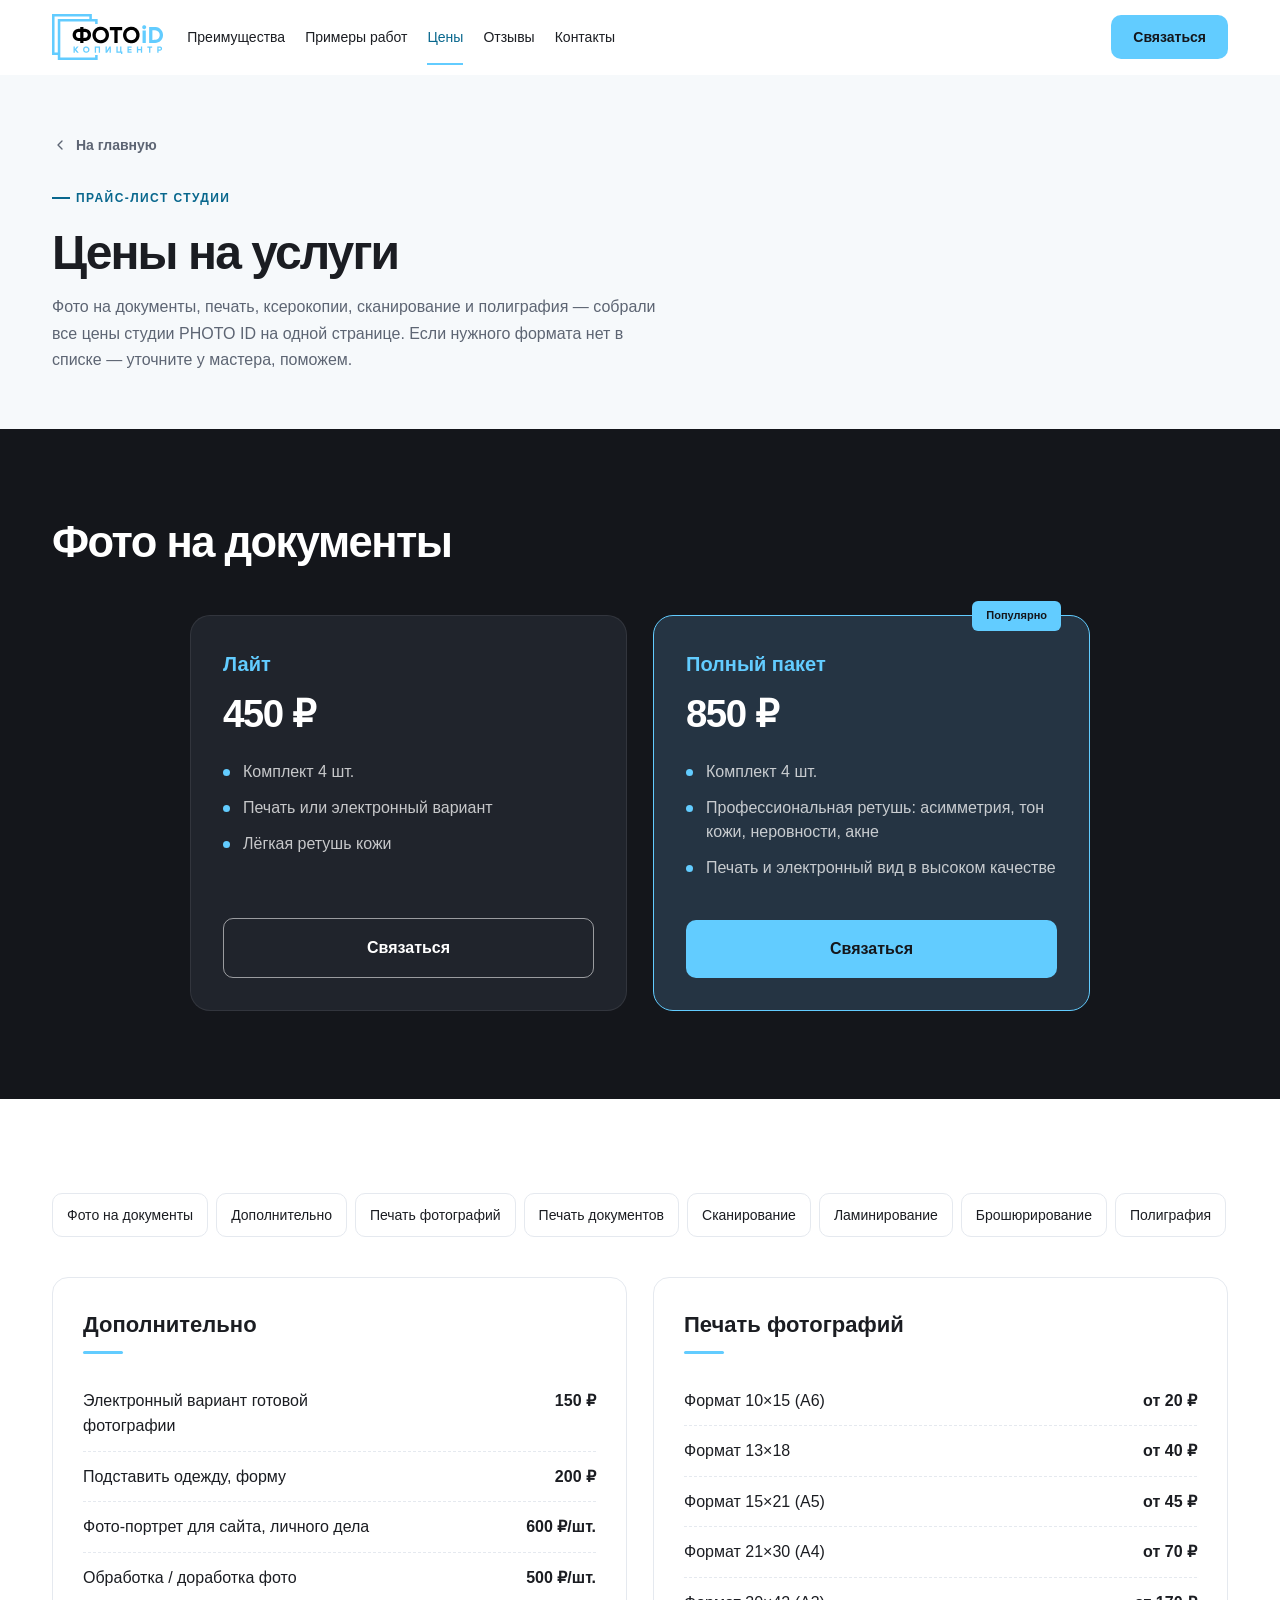
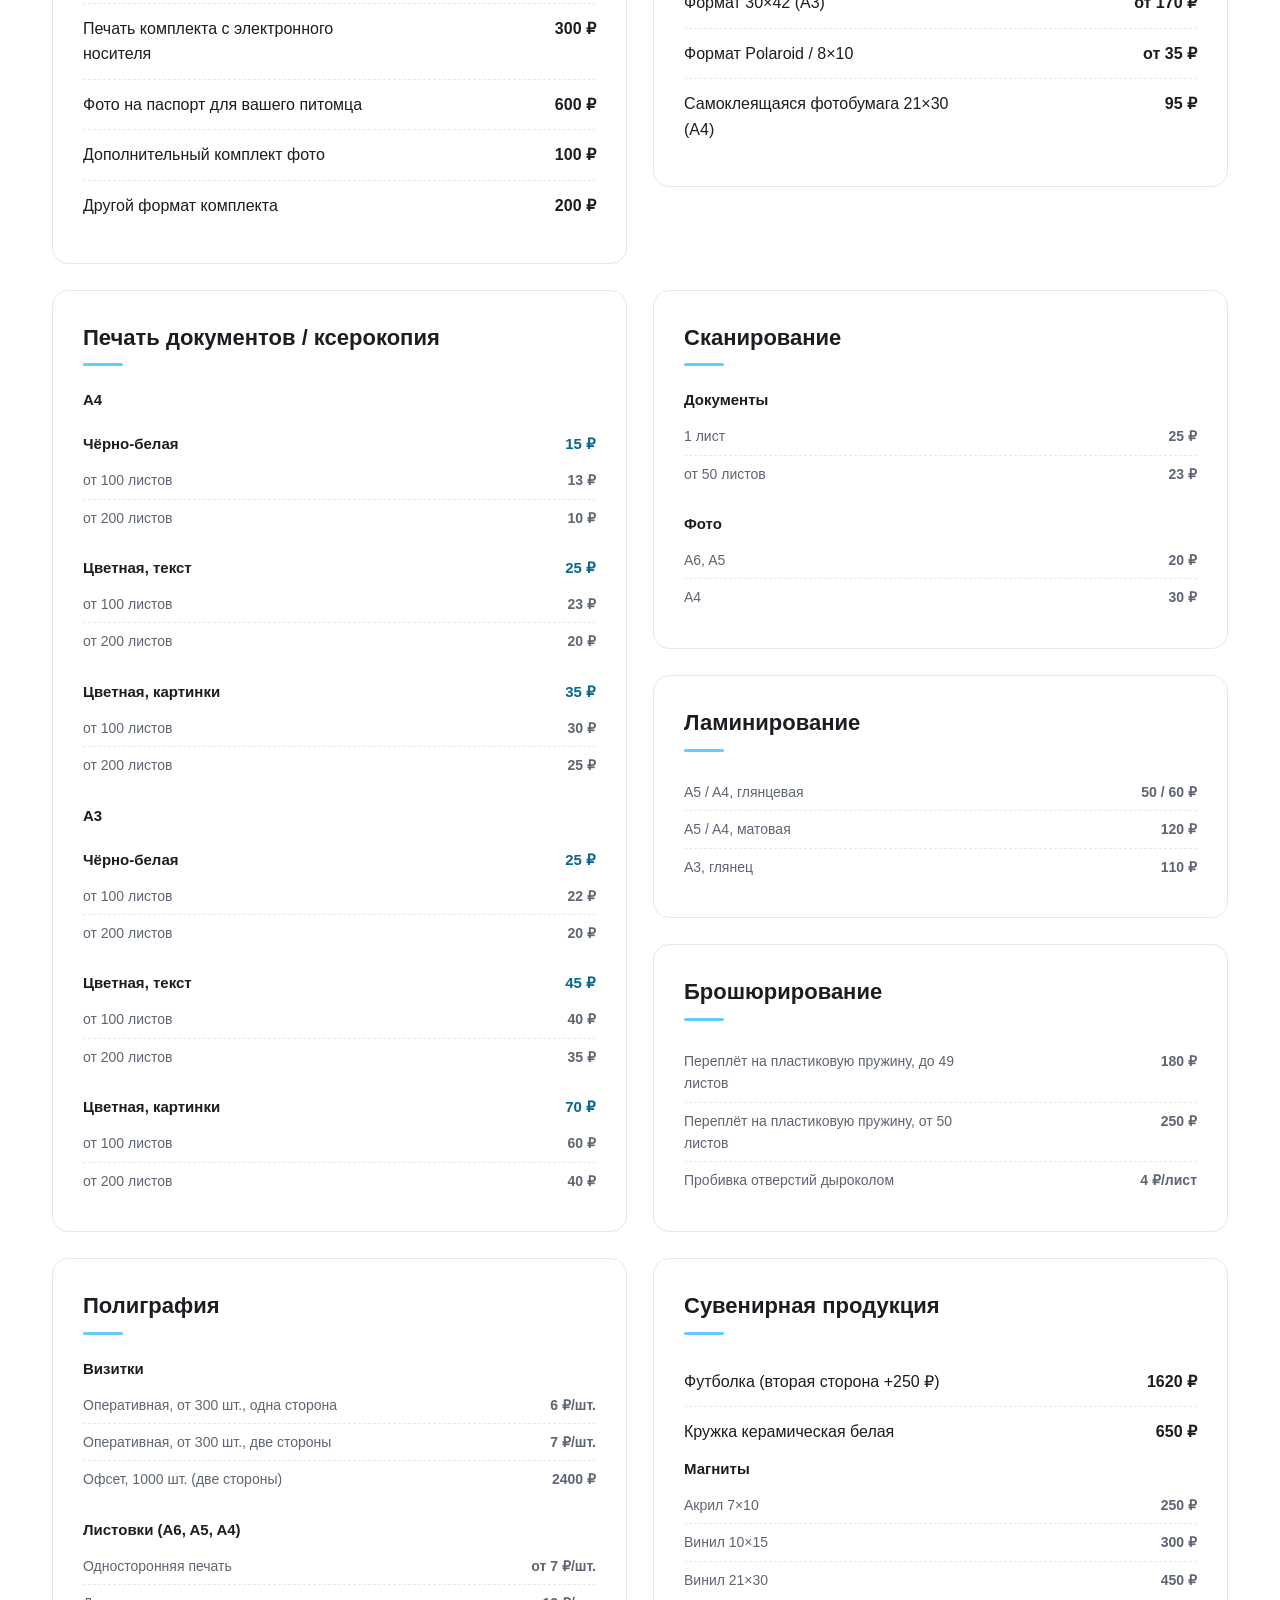
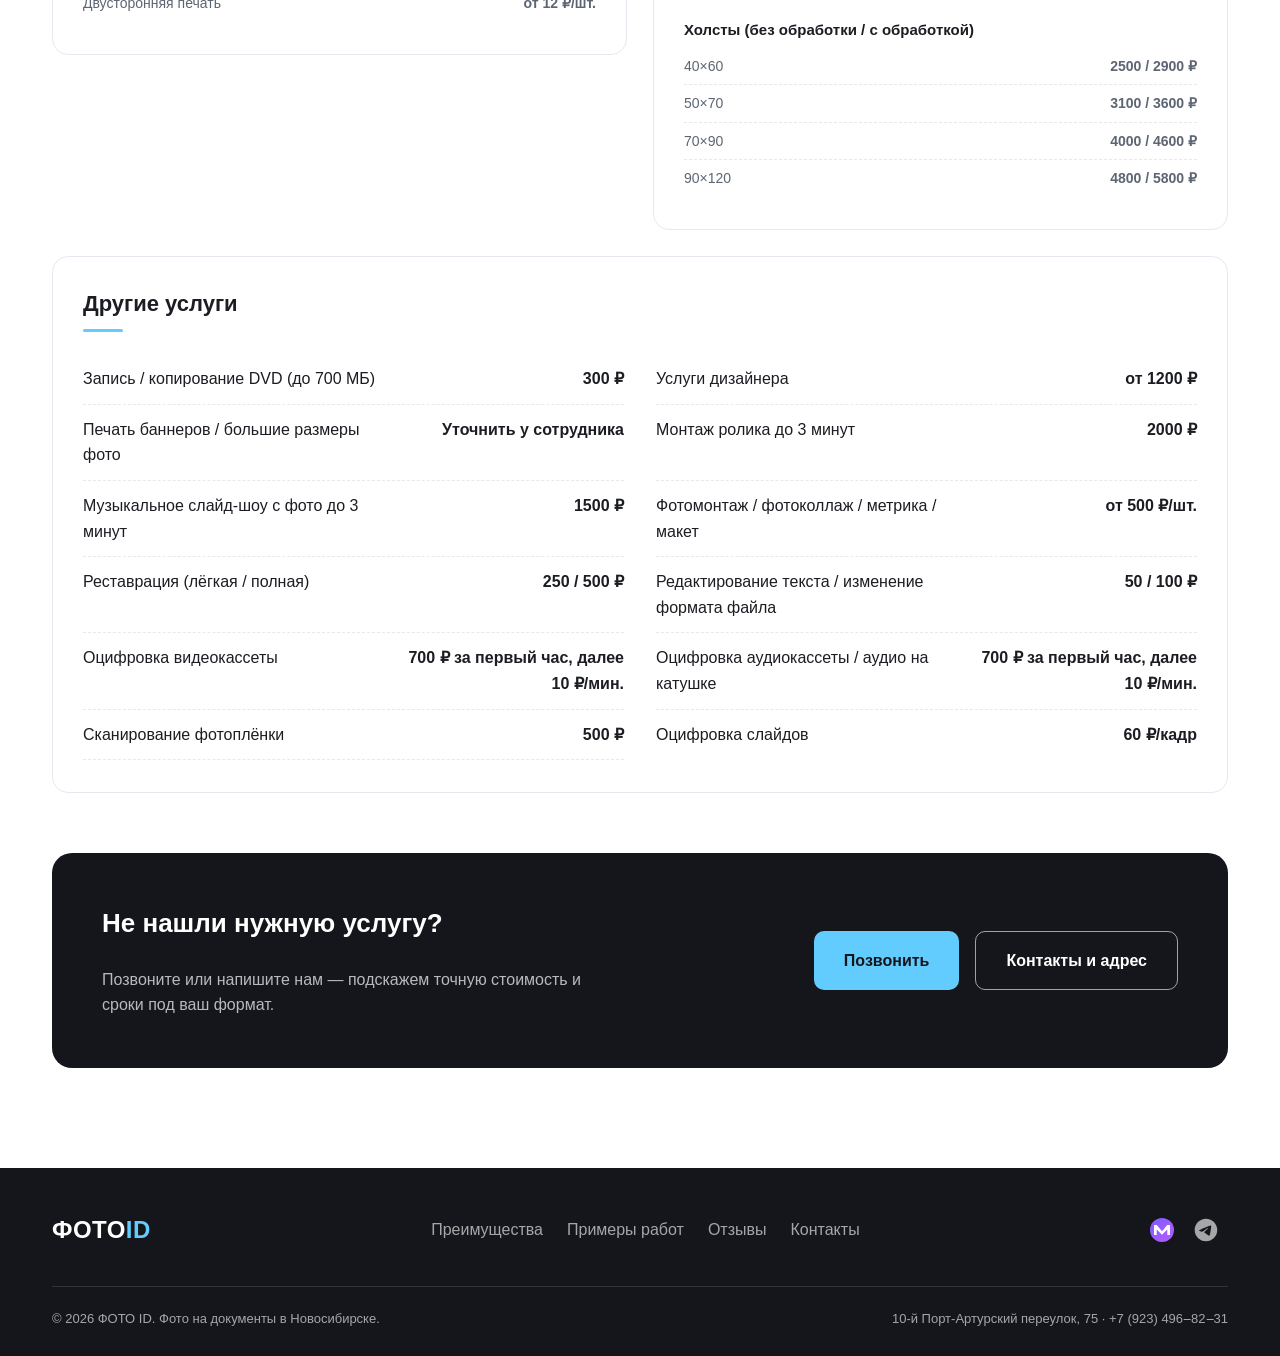
==== commit 23c2b199: "fix: keep currency symbols attached and align price columns" ====
--- a/price.html
+++ b/price.html
@@ -3,15 +3,133 @@
   <head>
     <meta charset="UTF-8" />
     <meta name="viewport" content="width=device-width, initial-scale=1.0" />
-    <meta
-      name="description"
-      content="Полный прайс-лист фотостудии PHOTO ID в Новосибирске: фото на документы, печать фото и документов, ксерокопии, сканирование, ламинирование, полиграфия."
-    />
-    <title>Прайс-лист — PHOTO ID</title>
+    <!-- SEO:start -->
+    <title>Цены на фото, печать и копии в Новосибирске — PHOTO ID</title>
+    <meta name="description" content="Актуальный прайс PHOTO ID в Новосибирске: фото на документы от 450 ₽, печать фото и документов, сканирование, ламинирование, полиграфия и сувениры." />
+    <link rel="canonical" href="https://evgenii-nikonov.github.io/photoid/price.html" />
+    <link rel="sitemap" type="application/xml" href="https://evgenii-nikonov.github.io/photoid/sitemap.xml" />
+    <meta property="og:type" content="website" />
+    <meta property="og:locale" content="ru_RU" />
+    <meta property="og:site_name" content="PHOTO ID" />
+    <meta property="og:title" content="Цены на фото, печать и копии в Новосибирске — PHOTO ID" />
+    <meta property="og:description" content="Актуальный прайс PHOTO ID в Новосибирске: фото на документы от 450 ₽, печать фото и документов, сканирование, ламинирование, полиграфия и сувениры." />
+    <meta property="og:url" content="https://evgenii-nikonov.github.io/photoid/price.html" />
+    <meta property="og:image" content="https://evgenii-nikonov.github.io/photoid/images/social-cover.png" />
+    <meta property="og:image:width" content="1200" />
+    <meta property="og:image:height" content="630" />
+    <meta property="og:image:alt" content="PHOTO ID — фото на документы в Новосибирске от 450 рублей" />
+    <meta name="twitter:card" content="summary_large_image" />
+    <meta name="yandex-metrika-id" content="" />
+    <script type="application/ld+json">
+{
+  "@context": "https://schema.org",
+  "@graph": [
+    {
+      "@type": "LocalBusiness",
+      "@id": "https://evgenii-nikonov.github.io/photoid/#studio",
+      "name": "PHOTO ID",
+      "url": "https://evgenii-nikonov.github.io/photoid/",
+      "telephone": "+79234968231",
+      "logo": "https://evgenii-nikonov.github.io/photoid/images/logo.svg",
+      "image": "https://evgenii-nikonov.github.io/photoid/images/social-cover.png",
+      "address": {
+        "@type": "PostalAddress",
+        "streetAddress": "10-й Порт-Артурский переулок, 75",
+        "addressLocality": "Новосибирск",
+        "addressRegion": "Новосибирская область",
+        "addressCountry": "RU"
+      },
+      "openingHours": [
+        "Mo-Fr 10:00-20:00",
+        "Sa-Su 10:00-19:00"
+      ],
+      "areaServed": {
+        "@type": "City",
+        "name": "Новосибирск"
+      },
+      "sameAs": [
+        "https://t.me/photoid1",
+        "https://max.ru/u/f9LHodD0cOI4XO2QI0L5qk12dPuU03sgYtEx1xCn4u_5rWzCIyicQk673To"
+      ],
+      "hasOfferCatalog": {
+        "@type": "OfferCatalog",
+        "name": "Фото на документы",
+        "itemListElement": [
+          {
+            "@type": "Offer",
+            "name": "Лайт",
+            "price": "450",
+            "priceCurrency": "RUB",
+            "url": "https://evgenii-nikonov.github.io/photoid/price.html#document-prices",
+            "itemOffered": {
+              "@type": "Service",
+              "name": "Фото на документы — Лайт"
+            }
+          },
+          {
+            "@type": "Offer",
+            "name": "Полный пакет",
+            "price": "850",
+            "priceCurrency": "RUB",
+            "url": "https://evgenii-nikonov.github.io/photoid/price.html#document-prices",
+            "itemOffered": {
+              "@type": "Service",
+              "name": "Фото на документы — Полный пакет"
+            }
+          }
+        ]
+      }
+    },
+    {
+      "@type": "WebSite",
+      "@id": "https://evgenii-nikonov.github.io/photoid/#website",
+      "url": "https://evgenii-nikonov.github.io/photoid/",
+      "name": "PHOTO ID",
+      "inLanguage": "ru-RU",
+      "publisher": {
+        "@id": "https://evgenii-nikonov.github.io/photoid/#studio"
+      }
+    },
+    {
+      "@type": "WebPage",
+      "@id": "https://evgenii-nikonov.github.io/photoid/price.html#webpage",
+      "url": "https://evgenii-nikonov.github.io/photoid/price.html",
+      "name": "Цены на фото, печать и копии в Новосибирске — PHOTO ID",
+      "description": "Актуальный прайс PHOTO ID в Новосибирске: фото на документы от 450 ₽, печать фото и документов, сканирование, ламинирование, полиграфия и сувениры.",
+      "inLanguage": "ru-RU",
+      "isPartOf": {
+        "@id": "https://evgenii-nikonov.github.io/photoid/#website"
+      },
+      "about": {
+        "@id": "https://evgenii-nikonov.github.io/photoid/#studio"
+      }
+    },
+    {
+      "@type": "BreadcrumbList",
+      "itemListElement": [
+        {
+          "@type": "ListItem",
+          "position": 1,
+          "name": "Главная",
+          "item": "https://evgenii-nikonov.github.io/photoid/"
+        },
+        {
+          "@type": "ListItem",
+          "position": 2,
+          "name": "Цены на услуги",
+          "item": "https://evgenii-nikonov.github.io/photoid/price.html"
+        }
+      ]
+    }
+  ]
+}
+    </script>
+    <!-- SEO:end -->
     <link rel="icon" href="images/logo.svg" type="image/svg+xml" />
     <meta name="theme-color" content="#f8fafc" />
     <link rel="stylesheet" href="css/style.css" />
     <link rel="stylesheet" href="css/effects.css" />
+    <link rel="stylesheet" href="css/motion.css" />
   </head>
   <body>
     <a href="#main" class="visually-hidden">Перейти к содержимому</a>
@@ -78,7 +196,7 @@
           <div class="pricing__grid pricing__grid--two">
             <article class="price-card">
               <h3 class="price-card__name">Лайт</h3>
-              <p class="price-card__price">450 ₽</p>
+              <p class="price-card__price">450 ₽</p>
               <ul class="price-card__list">
                 <li>Комплект 4 шт.</li>
                 <li>Печать или электронный вариант</li>
@@ -90,7 +208,7 @@
             <article class="price-card price-card--popular">
               <span class="price-card__badge">Популярно</span>
               <h3 class="price-card__name">Полный пакет</h3>
-              <p class="price-card__price">850 ₽</p>
+              <p class="price-card__price">850 ₽</p>
               <ul class="price-card__list">
                 <li>Комплект 4 шт.</li>
                 <li>Профессиональная ретушь: асимметрия, тон кожи, неровности, акне</li>
@@ -120,27 +238,27 @@
             <article class="price-block" id="extras">
               <h2 class="price-block__title">Дополнительно</h2>
               <ul class="price-table">
-                <li class="price-row"><span>Электронный вариант готовой фотографии</span><b>150 ₽</b></li>
-                <li class="price-row"><span>Подставить одежду, форму</span><b>200 ₽</b></li>
-                <li class="price-row"><span>Фото-портрет для сайта, личного дела</span><b>600 ₽/шт.</b></li>
-                <li class="price-row"><span>Обработка / доработка фото</span><b>500 ₽/шт.</b></li>
-                <li class="price-row"><span>Печать комплекта с электронного носителя</span><b>300 ₽</b></li>
-                <li class="price-row"><span>Фото на паспорт для вашего питомца</span><b>600 ₽</b></li>
-                <li class="price-row"><span>Дополнительный комплект фото</span><b>100 ₽</b></li>
-                <li class="price-row"><span>Другой формат комплекта</span><b>200 ₽</b></li>
+                <li class="price-row"><span>Электронный вариант готовой фотографии</span><b>150 ₽</b></li>
+                <li class="price-row"><span>Подставить одежду, форму</span><b>200 ₽</b></li>
+                <li class="price-row"><span>Фото-портрет для сайта, личного дела</span><b>600 ₽/шт.</b></li>
+                <li class="price-row"><span>Обработка / доработка фото</span><b>500 ₽/шт.</b></li>
+                <li class="price-row"><span>Печать комплекта с электронного носителя</span><b>300 ₽</b></li>
+                <li class="price-row"><span>Фото на паспорт для вашего питомца</span><b>600 ₽</b></li>
+                <li class="price-row"><span>Дополнительный комплект фото</span><b>100 ₽</b></li>
+                <li class="price-row"><span>Другой формат комплекта</span><b>200 ₽</b></li>
               </ul>
             </article>
 
             <article class="price-block" id="photo-print">
               <h2 class="price-block__title">Печать фотографий</h2>
               <ul class="price-table">
-                <li class="price-row"><span>Формат 10×15 (А6)</span><b>от 20 ₽</b></li>
-                <li class="price-row"><span>Формат 13×18</span><b>от 40 ₽</b></li>
-                <li class="price-row"><span>Формат 15×21 (А5)</span><b>от 45 ₽</b></li>
-                <li class="price-row"><span>Формат 21×30 (А4)</span><b>от 70 ₽</b></li>
-                <li class="price-row"><span>Формат 30×42 (А3)</span><b>от 170 ₽</b></li>
-                <li class="price-row"><span>Формат Polaroid / 8×10</span><b>от 35 ₽</b></li>
-                <li class="price-row"><span>Самоклеящаяся фотобумага 21×30 (А4)</span><b>95 ₽</b></li>
+                <li class="price-row"><span>Формат 10×15 (А6)</span><b>от 20 ₽</b></li>
+                <li class="price-row"><span>Формат 13×18</span><b>от 40 ₽</b></li>
+                <li class="price-row"><span>Формат 15×21 (А5)</span><b>от 45 ₽</b></li>
+                <li class="price-row"><span>Формат 21×30 (А4)</span><b>от 70 ₽</b></li>
+                <li class="price-row"><span>Формат 30×42 (А3)</span><b>от 170 ₽</b></li>
+                <li class="price-row"><span>Формат Polaroid / 8×10</span><b>от 35 ₽</b></li>
+                <li class="price-row"><span>Самоклеящаяся фотобумага 21×30 (А4)</span><b>95 ₽</b></li>
               </ul>
             </article>
 
@@ -148,37 +266,37 @@
               <h2 class="price-block__title">Печать документов / ксерокопия</h2>
 
               <h3 class="price-group-title">A4</h3>
-              <h3 class="price-group-title">Чёрно-белая <b>15 ₽</b></h3>
-              <ul class="price-table price-table--sub">
-                <li class="price-row"><span>от 100 листов</span><b>13 ₽</b></li>
-                <li class="price-row"><span>от 200 листов</span><b>10 ₽</b></li>
-              </ul>
-              <h3 class="price-group-title">Цветная, текст <b>25 ₽</b></h3>
-              <ul class="price-table price-table--sub">
-                <li class="price-row"><span>от 100 листов</span><b>23 ₽</b></li>
-                <li class="price-row"><span>от 200 листов</span><b>20 ₽</b></li>
-              </ul>
-              <h3 class="price-group-title">Цветная, картинки <b>35 ₽</b></h3>
-              <ul class="price-table price-table--sub">
-                <li class="price-row"><span>от 100 листов</span><b>30 ₽</b></li>
-                <li class="price-row"><span>от 200 листов</span><b>25 ₽</b></li>
+              <h3 class="price-group-title">Чёрно-белая <b>15 ₽</b></h3>
+              <ul class="price-table price-table--sub">
+                <li class="price-row"><span>от 100 листов</span><b>13 ₽</b></li>
+                <li class="price-row"><span>от 200 листов</span><b>10 ₽</b></li>
+              </ul>
+              <h3 class="price-group-title">Цветная, текст <b>25 ₽</b></h3>
+              <ul class="price-table price-table--sub">
+                <li class="price-row"><span>от 100 листов</span><b>23 ₽</b></li>
+                <li class="price-row"><span>от 200 листов</span><b>20 ₽</b></li>
+              </ul>
+              <h3 class="price-group-title">Цветная, картинки <b>35 ₽</b></h3>
+              <ul class="price-table price-table--sub">
+                <li class="price-row"><span>от 100 листов</span><b>30 ₽</b></li>
+                <li class="price-row"><span>от 200 листов</span><b>25 ₽</b></li>
               </ul>
 
               <h3 class="price-group-title">A3</h3>
-              <h3 class="price-group-title">Чёрно-белая <b>25 ₽</b></h3>
-              <ul class="price-table price-table--sub">
-                <li class="price-row"><span>от 100 листов</span><b>22 ₽</b></li>
-                <li class="price-row"><span>от 200 листов</span><b>20 ₽</b></li>
-              </ul>
-              <h3 class="price-group-title">Цветная, текст <b>45 ₽</b></h3>
-              <ul class="price-table price-table--sub">
-                <li class="price-row"><span>от 100 листов</span><b>40 ₽</b></li>
-                <li class="price-row"><span>от 200 листов</span><b>35 ₽</b></li>
-              </ul>
-              <h3 class="price-group-title">Цветная, картинки <b>70 ₽</b></h3>
-              <ul class="price-table price-table--sub">
-                <li class="price-row"><span>от 100 листов</span><b>60 ₽</b></li>
-                <li class="price-row"><span>от 200 листов</span><b>40 ₽</b></li>
+              <h3 class="price-group-title">Чёрно-белая <b>25 ₽</b></h3>
+              <ul class="price-table price-table--sub">
+                <li class="price-row"><span>от 100 листов</span><b>22 ₽</b></li>
+                <li class="price-row"><span>от 200 листов</span><b>20 ₽</b></li>
+              </ul>
+              <h3 class="price-group-title">Цветная, текст <b>45 ₽</b></h3>
+              <ul class="price-table price-table--sub">
+                <li class="price-row"><span>от 100 листов</span><b>40 ₽</b></li>
+                <li class="price-row"><span>от 200 листов</span><b>35 ₽</b></li>
+              </ul>
+              <h3 class="price-group-title">Цветная, картинки <b>70 ₽</b></h3>
+              <ul class="price-table price-table--sub">
+                <li class="price-row"><span>от 100 листов</span><b>60 ₽</b></li>
+                <li class="price-row"><span>от 200 листов</span><b>40 ₽</b></li>
               </ul>
             </article>
 
@@ -186,31 +304,31 @@
               <h2 class="price-block__title">Сканирование</h2>
               <h3 class="price-group-title">Документы</h3>
               <ul class="price-table price-table--sub">
-                <li class="price-row"><span>1 лист</span><b>25 ₽</b></li>
-                <li class="price-row"><span>от 50 листов</span><b>23 ₽</b></li>
+                <li class="price-row"><span>1 лист</span><b>25 ₽</b></li>
+                <li class="price-row"><span>от 50 листов</span><b>23 ₽</b></li>
               </ul>
               <h3 class="price-group-title">Фото</h3>
               <ul class="price-table price-table--sub">
-                <li class="price-row"><span>A6, A5</span><b>20 ₽</b></li>
-                <li class="price-row"><span>A4</span><b>30 ₽</b></li>
+                <li class="price-row"><span>A6, A5</span><b>20 ₽</b></li>
+                <li class="price-row"><span>A4</span><b>30 ₽</b></li>
               </ul>
             </article>
 
             <article class="price-block" id="lamination">
               <h2 class="price-block__title">Ламинирование</h2>
               <ul class="price-table price-table--sub">
-                <li class="price-row"><span>A5 / A4, глянцевая</span><b>50 / 60 ₽</b></li>
-                <li class="price-row"><span>A5 / A4, матовая</span><b>120 ₽</b></li>
-                <li class="price-row"><span>A3, глянец</span><b>110 ₽</b></li>
+                <li class="price-row"><span>A5 / A4, глянцевая</span><b>50 / 60 ₽</b></li>
+                <li class="price-row"><span>A5 / A4, матовая</span><b>120 ₽</b></li>
+                <li class="price-row"><span>A3, глянец</span><b>110 ₽</b></li>
               </ul>
             </article>
 
             <article class="price-block" id="binding">
               <h2 class="price-block__title">Брошюрирование</h2>
               <ul class="price-table price-table--sub">
-                <li class="price-row"><span>Переплёт на пластиковую пружину, до 49 листов</span><b>180 ₽</b></li>
-                <li class="price-row"><span>Переплёт на пластиковую пружину, от 50 листов</span><b>250 ₽</b></li>
-                <li class="price-row"><span>Пробивка отверстий дыроколом</span><b>4 ₽/лист</b></li>
+                <li class="price-row"><span>Переплёт на пластиковую пружину, до 49 листов</span><b>180 ₽</b></li>
+                <li class="price-row"><span>Переплёт на пластиковую пружину, от 50 листов</span><b>250 ₽</b></li>
+                <li class="price-row"><span>Пробивка отверстий дыроколом</span><b>4 ₽/лист</b></li>
               </ul>
             </article>
 
@@ -218,53 +336,53 @@
               <h2 class="price-block__title">Полиграфия</h2>
               <h3 class="price-group-title">Визитки</h3>
               <ul class="price-table price-table--sub">
-                <li class="price-row"><span>Оперативная, от 300 шт., одна сторона</span><b>6 ₽/шт.</b></li>
-                <li class="price-row"><span>Оперативная, от 300 шт., две стороны</span><b>7 ₽/шт.</b></li>
-                <li class="price-row"><span>Офсет, 1000 шт. (две стороны)</span><b>2400 ₽</b></li>
+                <li class="price-row"><span>Оперативная, от 300 шт., одна сторона</span><b>6 ₽/шт.</b></li>
+                <li class="price-row"><span>Оперативная, от 300 шт., две стороны</span><b>7 ₽/шт.</b></li>
+                <li class="price-row"><span>Офсет, 1000 шт. (две стороны)</span><b>2400 ₽</b></li>
               </ul>
               <h3 class="price-group-title">Листовки (A6, A5, A4)</h3>
               <ul class="price-table price-table--sub">
-                <li class="price-row"><span>Односторонняя печать</span><b>от 7 ₽/шт.</b></li>
-                <li class="price-row"><span>Двусторонняя печать</span><b>от 12 ₽/шт.</b></li>
+                <li class="price-row"><span>Односторонняя печать</span><b>от 7 ₽/шт.</b></li>
+                <li class="price-row"><span>Двусторонняя печать</span><b>от 12 ₽/шт.</b></li>
               </ul>
             </article>
 
             <article class="price-block" id="gifts">
               <h2 class="price-block__title">Сувенирная продукция</h2>
               <ul class="price-table">
-                <li class="price-row"><span>Футболка (вторая сторона +250 ₽)</span><b>1620 ₽</b></li>
-                <li class="price-row"><span>Кружка керамическая белая</span><b>650 ₽</b></li>
+                <li class="price-row"><span>Футболка (вторая сторона +250 ₽)</span><b>1620 ₽</b></li>
+                <li class="price-row"><span>Кружка керамическая белая</span><b>650 ₽</b></li>
               </ul>
               <h3 class="price-group-title">Магниты</h3>
               <ul class="price-table price-table--sub">
-                <li class="price-row"><span>Акрил 7×10</span><b>250 ₽</b></li>
-                <li class="price-row"><span>Винил 10×15</span><b>300 ₽</b></li>
-                <li class="price-row"><span>Винил 21×30</span><b>450 ₽</b></li>
+                <li class="price-row"><span>Акрил 7×10</span><b>250 ₽</b></li>
+                <li class="price-row"><span>Винил 10×15</span><b>300 ₽</b></li>
+                <li class="price-row"><span>Винил 21×30</span><b>450 ₽</b></li>
               </ul>
               <h3 class="price-group-title">Холсты (без обработки / с обработкой)</h3>
               <ul class="price-table price-table--sub">
-                <li class="price-row"><span>40×60</span><b>2500 / 2900 ₽</b></li>
-                <li class="price-row"><span>50×70</span><b>3100 / 3600 ₽</b></li>
-                <li class="price-row"><span>70×90</span><b>4000 / 4600 ₽</b></li>
-                <li class="price-row"><span>90×120</span><b>4800 / 5800 ₽</b></li>
+                <li class="price-row"><span>40×60</span><b>2500 / 2900 ₽</b></li>
+                <li class="price-row"><span>50×70</span><b>3100 / 3600 ₽</b></li>
+                <li class="price-row"><span>70×90</span><b>4000 / 4600 ₽</b></li>
+                <li class="price-row"><span>90×120</span><b>4800 / 5800 ₽</b></li>
               </ul>
             </article>
 
             <article class="price-block" id="other">
               <h2 class="price-block__title">Другие услуги</h2>
               <ul class="price-table">
-                <li class="price-row"><span>Запись / копирование DVD (до 700 МБ)</span><b>300 ₽</b></li>
-                <li class="price-row"><span>Услуги дизайнера</span><b>от 1200 ₽</b></li>
+                <li class="price-row"><span>Запись / копирование DVD (до 700 МБ)</span><b>300 ₽</b></li>
+                <li class="price-row"><span>Услуги дизайнера</span><b>от 1200 ₽</b></li>
                 <li class="price-row"><span>Печать баннеров / большие размеры фото</span><b>Уточнить у сотрудника</b></li>
-                <li class="price-row"><span>Монтаж ролика до 3 минут</span><b>2000 ₽</b></li>
-                <li class="price-row"><span>Музыкальное слайд-шоу с фото до 3 минут</span><b>1500 ₽</b></li>
-                <li class="price-row"><span>Фотомонтаж / фотоколлаж / метрика / макет</span><b>от 500 ₽/шт.</b></li>
-                <li class="price-row"><span>Реставрация (лёгкая / полная)</span><b>250 / 500 ₽</b></li>
-                <li class="price-row"><span>Редактирование текста / изменение формата файла</span><b>50 / 100 ₽</b></li>
-                <li class="price-row"><span>Оцифровка видеокассеты</span><b>700 ₽ за первый час, далее 10 ₽/мин.</b></li>
-                <li class="price-row"><span>Оцифровка аудиокассеты / аудио на катушке</span><b>700 ₽ за первый час, далее 10 ₽/мин.</b></li>
-                <li class="price-row"><span>Сканирование фотоплёнки</span><b>500 ₽</b></li>
-                <li class="price-row"><span>Оцифровка слайдов</span><b>60 ₽/кадр</b></li>
+                <li class="price-row"><span>Монтаж ролика до 3 минут</span><b>2000 ₽</b></li>
+                <li class="price-row"><span>Музыкальное слайд-шоу с фото до 3 минут</span><b>1500 ₽</b></li>
+                <li class="price-row"><span>Фотомонтаж / фотоколлаж / метрика / макет</span><b>от 500 ₽/шт.</b></li>
+                <li class="price-row"><span>Реставрация (лёгкая / полная)</span><b>250 / 500 ₽</b></li>
+                <li class="price-row"><span>Редактирование текста / изменение формата файла</span><b>50 / 100 ₽</b></li>
+                <li class="price-row"><span>Оцифровка видеокассеты</span><b>700 ₽ за первый час, далее 10 ₽/мин.</b></li>
+                <li class="price-row"><span>Оцифровка аудиокассеты / аудио на катушке</span><b>700 ₽ за первый час, далее 10 ₽/мин.</b></li>
+                <li class="price-row"><span>Сканирование фотоплёнки</span><b>500 ₽</b></li>
+                <li class="price-row"><span>Оцифровка слайдов</span><b>60 ₽/кадр</b></li>
               </ul>
             </article>
           </div>
@@ -342,5 +460,7 @@
 
     <script src="js/main.js" defer></script>
     <script src="js/effects.js" defer></script>
+    <script src="js/motion.js" defer></script>
+    <script src="js/analytics.js" defer></script>
   </body>
 </html>
--- a/css/effects.css
+++ b/css/effects.css
@@ -106,6 +106,8 @@
 .price-categories a { display: inline-flex; align-items: center; flex-shrink: 0; min-height: 44px; padding: 8px 14px; border: 1px solid var(--color-border); border-radius: var(--radius-sm); font-size: 14px; color: var(--color-text); }
 .price-categories a:hover { background: var(--color-accent-light); border-color: var(--color-accent); }
 .price-block__title { font-size: 22px; line-height: 1.35; }
+.price-row { display: grid; grid-template-columns: minmax(0, 1fr) minmax(0, 40%); align-items: baseline; font-variant-numeric: tabular-nums; }
+.price-row > b { min-width: 0; text-align: right; white-space: normal; }
 .price-row span { min-width: 0; overflow-wrap: anywhere; }
 .price-group-title { flex-wrap: wrap; }
 .price-table--sub .price-row { font-size: var(--font-small); }
@@ -187,7 +189,6 @@
   .price-card, .pricing__extra, .price-block { padding: 24px 20px; }
   .price-block__title { font-size: 20px; }
   .price-row { gap: 16px; font-size: 14px; }
-  .price-row b { max-width: 45%; text-align: right; white-space: normal; }
   .price-group-title { font-size: 14px; }
   .price-hero { padding-block: 28px 40px; }
   .price-cta__actions { flex-direction: column; }
--- a/css/motion.css
+++ b/css/motion.css
@@ -0,0 +1,30 @@
+/* Motion enhances visible content; nothing is hidden while scripts load. */
+:root { --motion-fast: 260ms; --motion-medium: 480ms; --motion-enter: 900ms; --motion-photo: 600ms; --motion-ease: cubic-bezier(.4, 0, .2, 1); }
+.js .main-nav { transition: none; }
+.js .main-nav.is-motion-ready { transition: transform var(--motion-medium) var(--motion-ease), visibility var(--motion-medium); }
+.process-step { position: relative; }
+.process-step::before { content: ""; position: absolute; top: -1px; left: 0; width: 52px; height: 2px; background: var(--color-accent-darker); }
+.carousel-item { transition: transform var(--motion-medium) var(--motion-ease), border-color var(--motion-fast), box-shadow var(--motion-medium); }
+.photo-open img { transition: transform var(--motion-photo) var(--motion-ease); }
+.photo-open__zoom { transition: opacity var(--motion-fast) var(--motion-ease), transform var(--motion-medium) var(--motion-ease); }
+.gallery-progress span { transition: none; }
+.photo-dialog[open] { animation: photo-enter var(--motion-medium) var(--motion-ease); }
+.photo-dialog[open]::backdrop { animation: backdrop-enter var(--motion-medium) var(--motion-ease); }
+.price-card { transition: border-color var(--motion-fast), transform var(--motion-medium) var(--motion-ease), box-shadow var(--motion-medium); }
+.btn, .advantage-card { transition-duration: var(--motion-medium); transition-timing-function: var(--motion-ease); }
+.burger span, .nav-overlay { transition-duration: var(--motion-medium); transition-timing-function: var(--motion-ease); }
+.accordion-content:not([hidden]) { animation-duration: var(--motion-medium); animation-timing-function: var(--motion-ease); }
+.price-card:focus-within { border-color: var(--color-accent); }
+@keyframes photo-enter { from { opacity: .8; transform: translateY(8px) scale(.99); } to { opacity: 1; transform: none; } }
+@keyframes backdrop-enter { from { opacity: .2; } to { opacity: 1; } }
+@media (hover: hover) and (pointer: fine) {
+  .carousel-item:hover { transform: translateY(-4px); }
+  .photo-open:hover img { transform: scale(1.02); }
+  .price-card:hover { transform: translateY(-4px); border-color: var(--color-accent); }
+  .carousel-item[data-motion-entering]:hover, .price-card[data-motion-entering]:hover, .advantage-card[data-motion-entering]:hover { transform: none; }
+}
+@media (prefers-reduced-motion: reduce) {
+  .carousel-item, .photo-open img, .price-card { transition: none; }
+  .carousel-item:hover, .photo-open:hover img, .price-card:hover { transform: none; }
+  .photo-dialog[open], .photo-dialog[open]::backdrop { animation: none; }
+}
